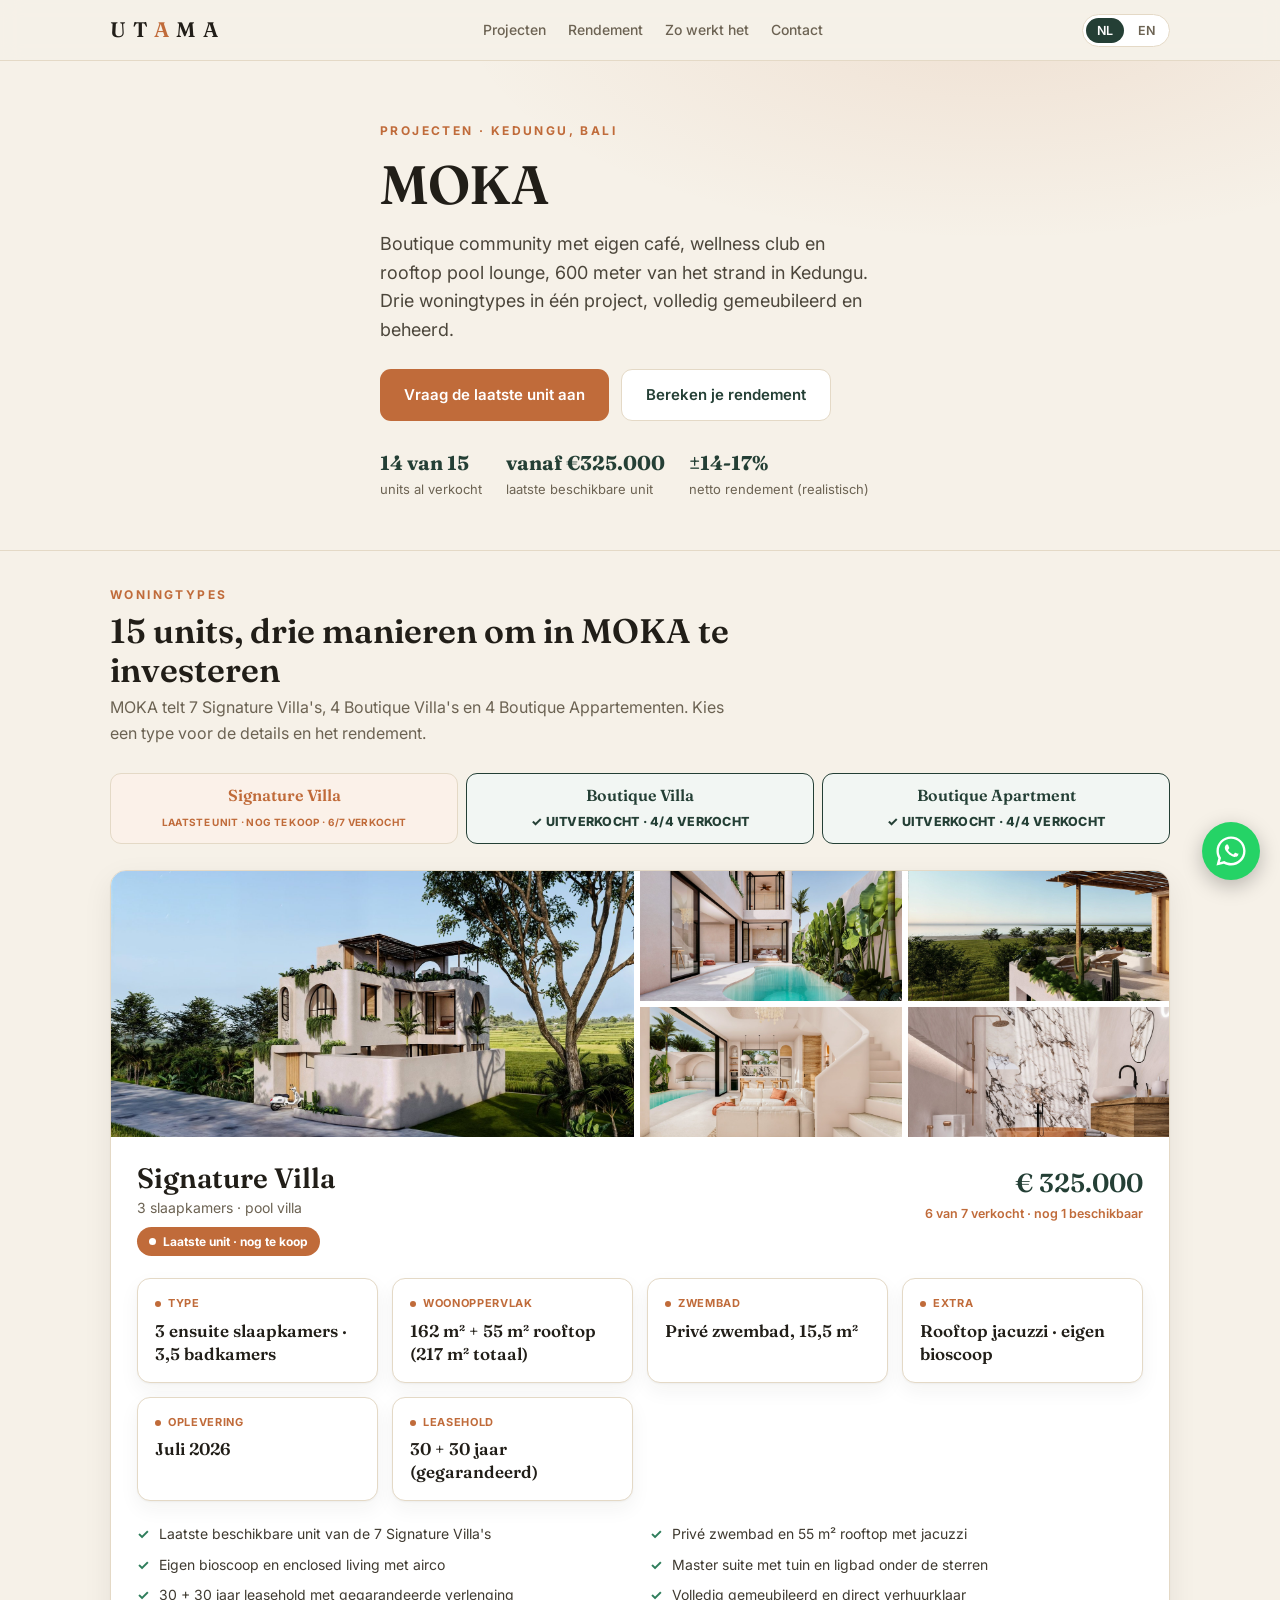
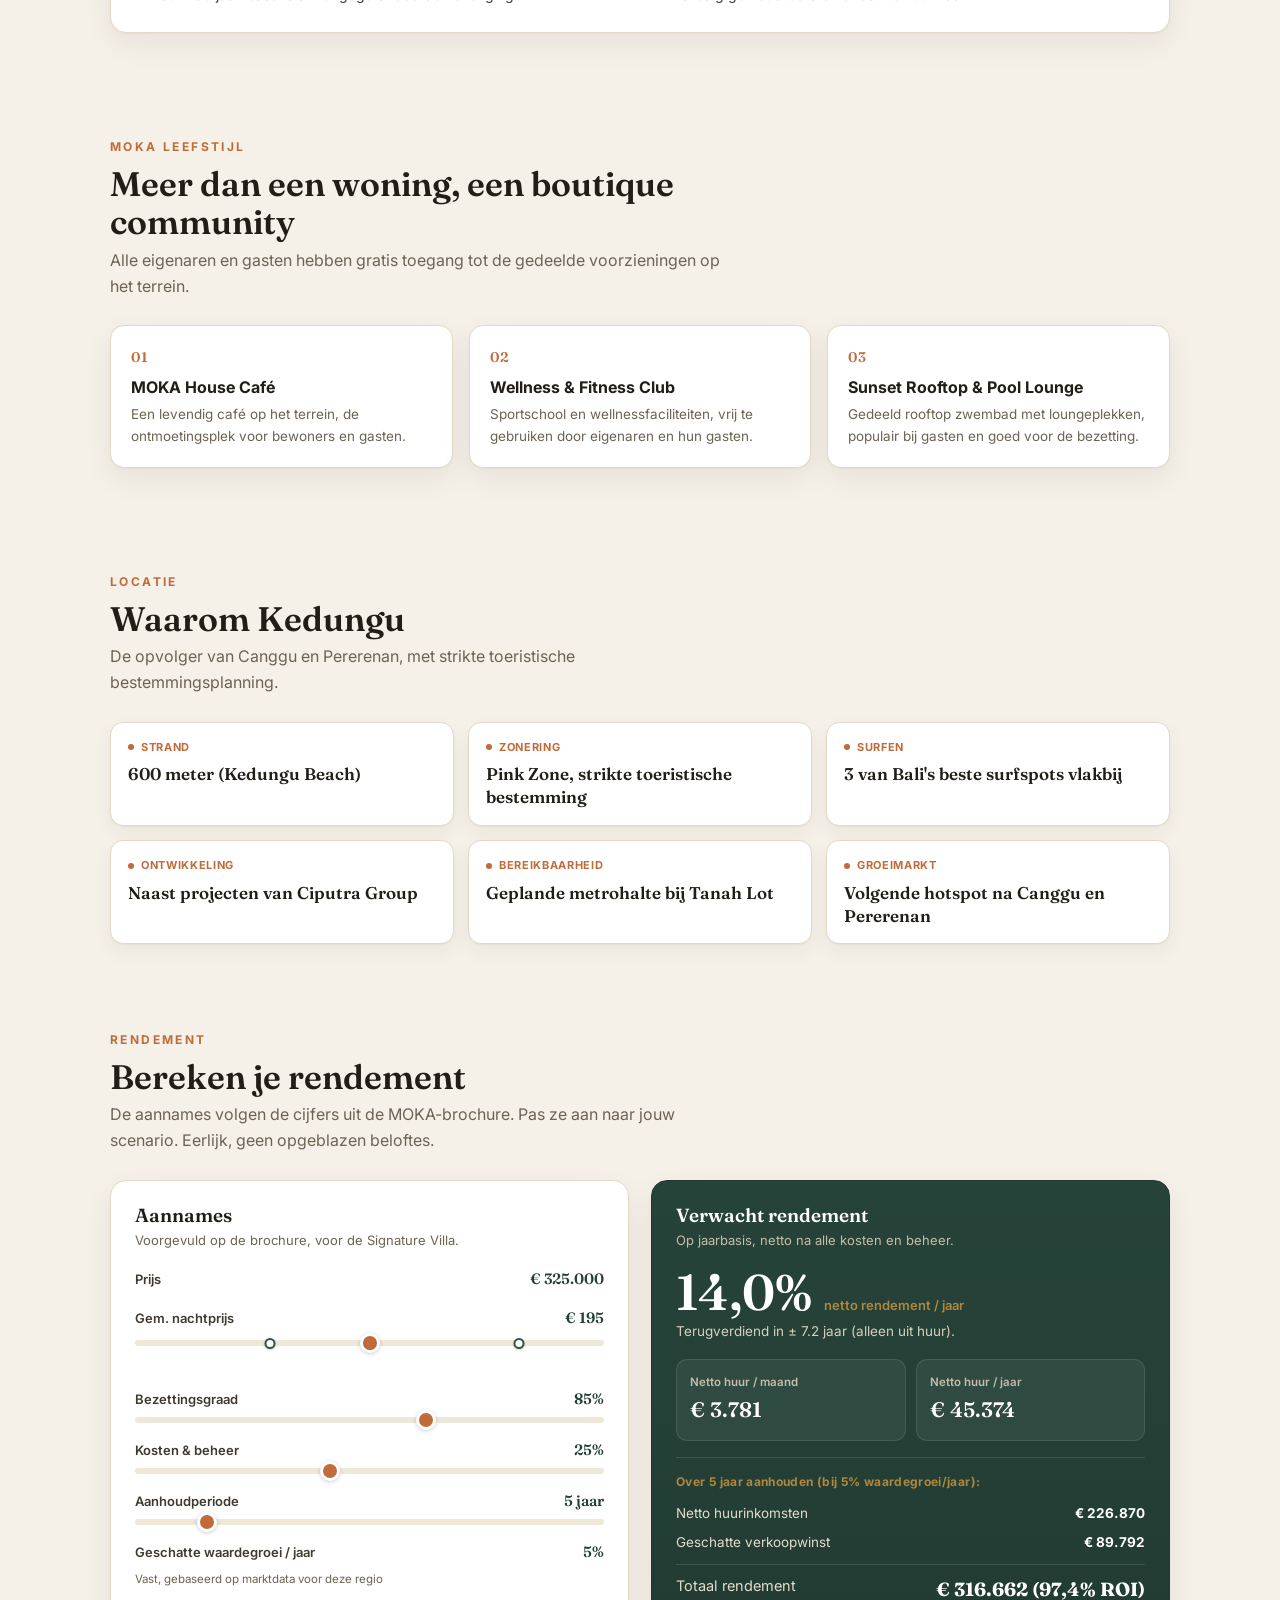
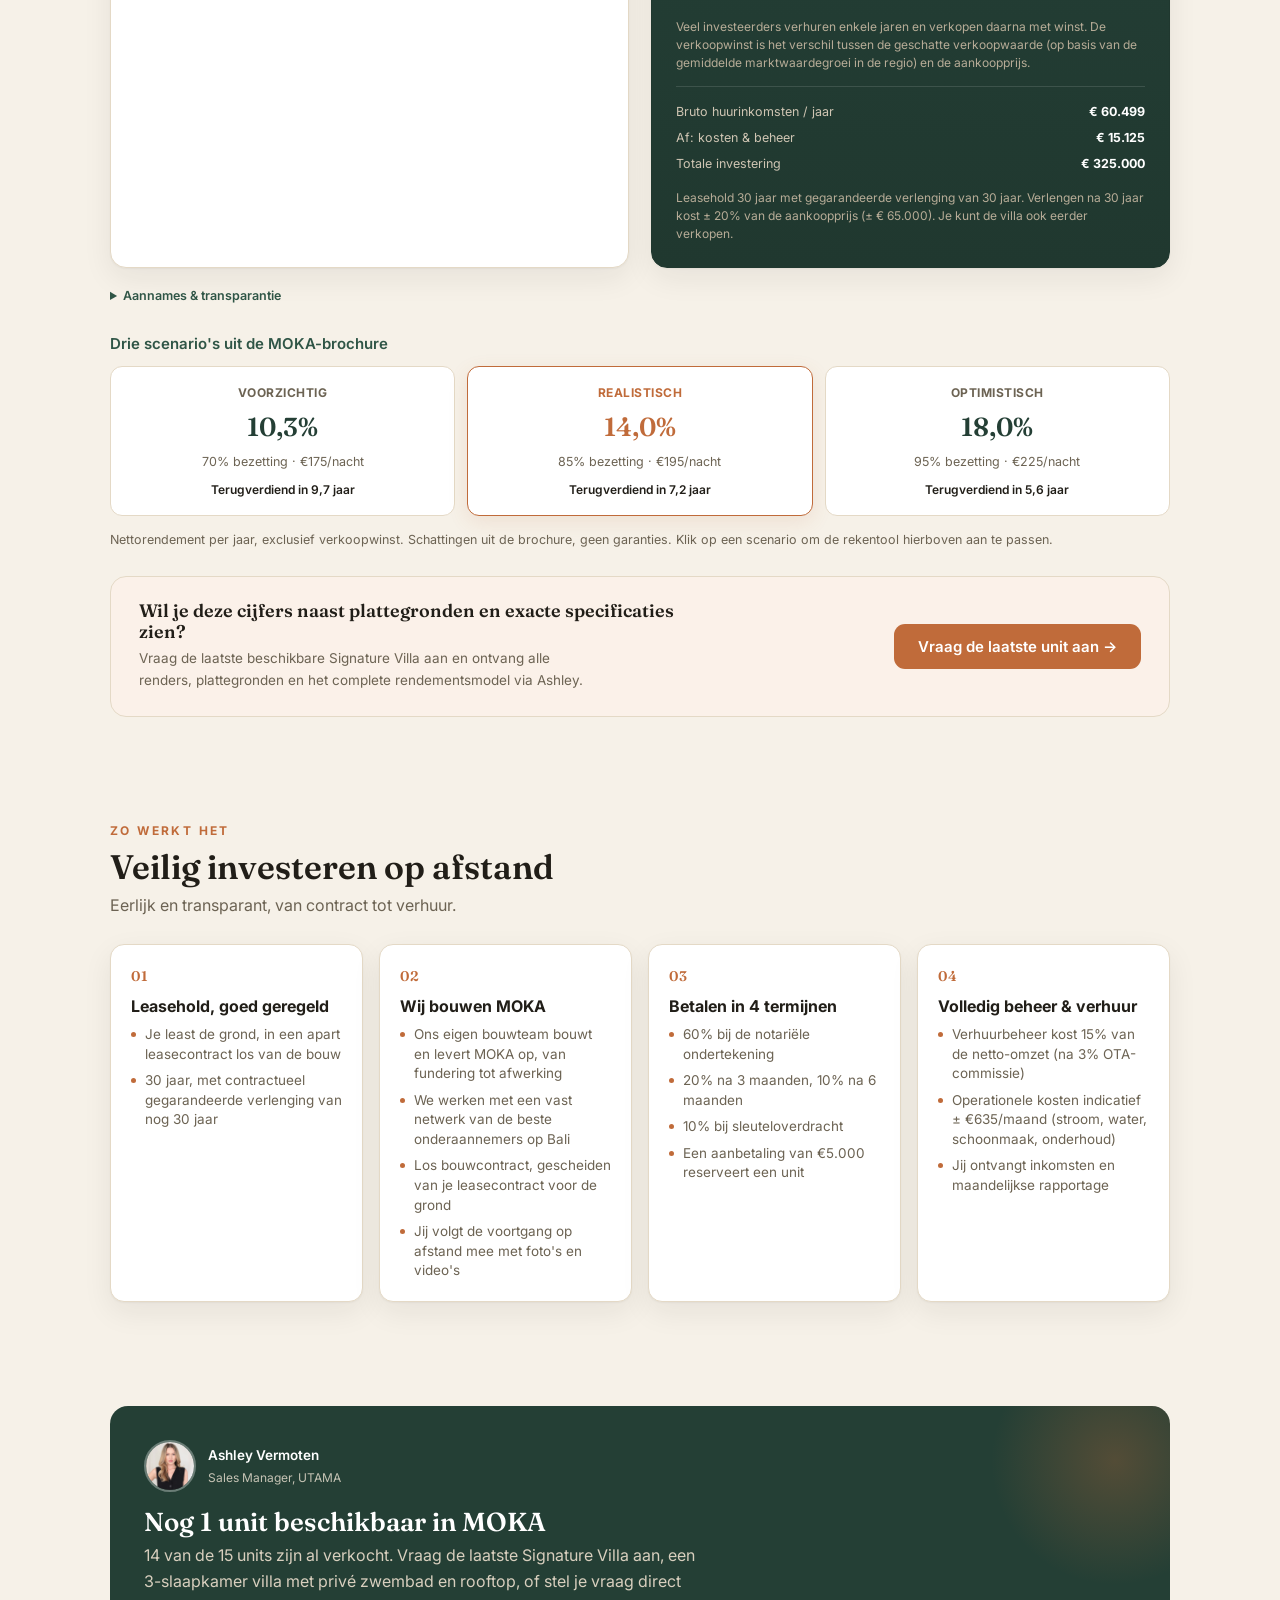
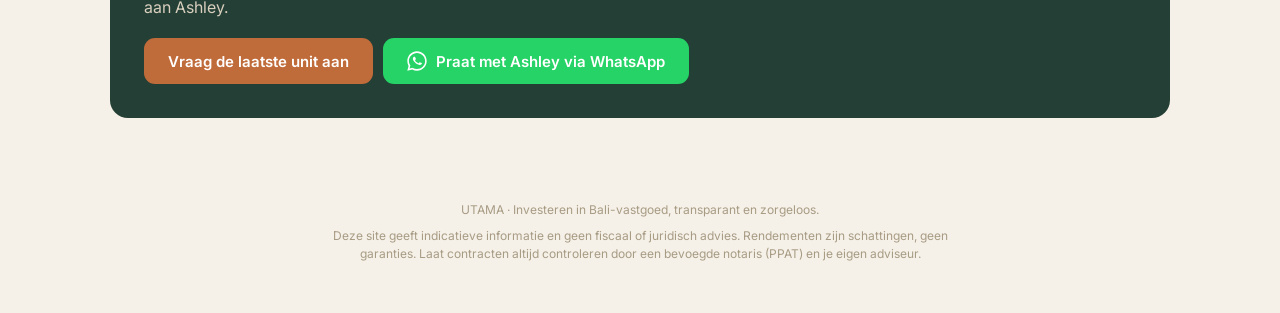
==== moka/index.html @ 13039612 "Adopt new tone of voice, fix construction-role accuracy, fix slider bugs Tone of voice: rewrote hero" ====
<!DOCTYPE html>
<html lang="nl">
<head>
<meta charset="UTF-8">
<meta name="viewport" content="width=device-width, initial-scale=1.0">
<title>MOKA, Kedungu | UTAMA</title>
<meta name="description" content="MOKA: boutique community met café, wellness club en rooftop pool lounge in Kedungu, Bali. 3BR villa's, 2BR townhouses en 1BR appartementen, vanaf €135.000, tot 17% netto rendement.">
<meta property="og:title" content="MOKA, Kedungu | UTAMA">
<meta property="og:description" content="Boutique community in Kedungu, Bali. 15 units, 3 woningtypes, volledig beheerd. Nog 1 unit beschikbaar.">
<meta property="og:type" content="website">
<meta property="og:url" content="https://invest.utamabali.com/moka">
<link rel="preconnect" href="https://fonts.googleapis.com">
<link rel="preconnect" href="https://fonts.gstatic.com" crossorigin>
<link href="https://fonts.googleapis.com/css2?family=Fraunces:opsz,wght@9..144,400;9..144,500;9..144,600&family=Inter:wght@400;500;600;700&display=swap" rel="stylesheet">
<link rel="icon" href="/images/favicon.ico" sizes="any">
<link rel="icon" type="image/png" sizes="192x192" href="/images/favicon-192.png">
<link rel="apple-touch-icon" href="/images/favicon-180.png">
<link rel="stylesheet" href="/styles.css">
<style>
  .unitsel{display:flex;gap:8px;flex-wrap:wrap;margin:18px 0 26px}
  .unitsel .pbtn{min-width:150px}
  .unitsel .pbtn{border-width:1px;border-style:solid;border-color:var(--line)}
  .unitsel .pbtn .ps.sold{color:var(--green);font-weight:800;font-size:12.5px;letter-spacing:.02em}
  .unitsel .pbtn .ps.last{color:var(--terra);font-weight:700}
  .unitsel .pbtn.is-sold{border-color:var(--green);background:#f2f6f3}
  .pill.avail{background:var(--terra);color:#fff;display:inline-flex;align-items:center;gap:7px}
  .pill.avail::before{content:"";width:7px;height:7px;border-radius:50%;background:#fff;box-shadow:0 0 0 rgba(255,255,255,.6);animation:pulseDot 1.8s ease-in-out infinite}
  .pill.sold{background:var(--green);color:#fff;font-size:13.5px;font-weight:800;letter-spacing:.03em;text-transform:uppercase;padding:7px 16px;border:1px solid var(--green)}
  @keyframes pulseDot{0%{box-shadow:0 0 0 0 rgba(255,255,255,.55)}70%{box-shadow:0 0 0 7px rgba(255,255,255,0)}100%{box-shadow:0 0 0 0 rgba(255,255,255,0)}}
  .d-price .a.soldout-stamp{font-size:15px;font-weight:800;color:var(--green);letter-spacing:.01em;background:#f2f6f3;border:1px solid var(--green);border-radius:8px;padding:5px 11px;display:inline-block;margin-top:2px}
  .cta-agent{display:flex;align-items:center;gap:12px;margin-bottom:16px;position:relative;z-index:1}
  .cta-agent img{width:52px;height:52px;border-radius:50%;object-fit:cover;border:2px solid rgba(255,255,255,.32);flex:none}
  .cta-agent-name{font-size:13.5px;font-weight:600;color:#fff}
  .cta-agent-role{font-size:12px;color:#eee4d4;opacity:.8;margin-top:1px}
  .modal-ov{position:fixed;inset:0;z-index:120;display:none;align-items:center;justify-content:center;padding:20px;background:rgba(33,30,24,.4);backdrop-filter:blur(7px);-webkit-backdrop-filter:blur(7px)}
  .modal-ov.open{display:flex}
  .modal{background:var(--paper);border:1px solid var(--line);border-radius:18px;max-width:470px;width:100%;padding:30px 30px 26px;position:relative;box-shadow:0 30px 80px rgba(0,0,0,.32);max-height:92vh;overflow:auto}
  .modal .x{position:absolute;top:12px;right:15px;background:none;border:none;font-size:24px;line-height:1;color:var(--muted);cursor:pointer}
  .modal .x:hover{color:var(--ink)}
  .modal .eb{color:var(--terra);font-weight:600;font-size:12px;letter-spacing:.16em;text-transform:uppercase;margin-bottom:6px}
  .modal h3{font-size:24px;margin-bottom:6px;font-family:'Fraunces',serif;font-weight:600}
  .modal .msub{color:var(--muted);font-size:14px;margin-bottom:18px}
  .mfield{margin-bottom:12px}
  .mfield label{display:block;font-size:12.5px;font-weight:600;color:var(--muted);margin-bottom:5px}
  .mfield input,.mfield select{width:100%;padding:11px 13px;border:1px solid var(--line);border-radius:10px;font-family:inherit;font-size:15px;background:var(--paper);color:var(--ink)}
  .mfield input:focus,.mfield select:focus{outline:none;border-color:var(--green)}
  .mrow{display:grid;grid-template-columns:1fr 1fr;gap:12px}
  .merr{color:#b5462b;font-size:13px;margin:3px 0 0;display:none}
  .mtrust{margin-top:12px;font-size:12px;color:var(--muted)}
  @media(max-width:520px){ .mrow{grid-template-columns:1fr} }
  .msuccess{text-align:center;padding:16px 6px 8px}
  .checkwrap{width:82px;height:82px;margin:4px auto 14px;animation:pop .45s ease}
  .chk{width:82px;height:82px}
  .chk circle{fill:none;stroke:var(--ok);stroke-width:3;opacity:.22}
  .chk path{fill:none;stroke:var(--ok);stroke-width:4;stroke-linecap:round;stroke-linejoin:round;stroke-dasharray:60;stroke-dashoffset:60;animation:draw .5s .18s ease forwards}
  .msuccess h3{font-family:'Fraunces',serif;font-weight:600;font-size:26px;margin-bottom:6px}
  .msuccess p{color:var(--muted);font-size:14.5px;margin:0 auto;max-width:330px}
  @keyframes draw{to{stroke-dashoffset:0}}
  @keyframes pop{0%{transform:scale(.5);opacity:0}60%{transform:scale(1.1)}100%{transform:scale(1);opacity:1}}
  .confetti{position:absolute;top:-12px;border-radius:2px;opacity:.9;z-index:1;animation-name:cfall;animation-timing-function:cubic-bezier(.3,.6,.4,1);animation-fill-mode:forwards}
  @keyframes cfall{0%{transform:translateY(0) rotate(0);opacity:1}100%{transform:translateY(105vh) rotate(680deg);opacity:.85}}
  .gallery .g.photo{cursor:zoom-in;transition:transform .15s,box-shadow .15s}
  .gallery .g.photo:hover{transform:translateY(-2px);box-shadow:0 10px 26px rgba(0,0,0,.16)}
  .lb{position:fixed;inset:0;z-index:200;display:none;align-items:center;justify-content:center;background:rgba(20,18,14,.93);padding:24px}
  .lb.open{display:flex}
  .lb img{max-width:94vw;max-height:90vh;border-radius:8px;box-shadow:0 20px 60px rgba(0,0,0,.5);object-fit:contain}
  .lb .x{position:absolute;top:16px;right:22px;background:none;border:none;color:#fff;font-size:36px;line-height:1;cursor:pointer;opacity:.85}
  .lb .x:hover{opacity:1}
  .lb .nav{position:absolute;top:50%;transform:translateY(-50%);background:rgba(255,255,255,.14);border:none;color:#fff;width:50px;height:50px;border-radius:50%;font-size:26px;cursor:pointer;display:flex;align-items:center;justify-content:center}
  .lb .nav:hover{background:rgba(255,255,255,.28)}
  .lb .prev{left:16px}.lb .next{right:16px}
  .lb .cap{position:absolute;bottom:16px;left:0;right:0;text-align:center;color:#eee;font-size:13px;opacity:.8}
  @media(max-width:600px){ .lb .nav{width:42px;height:42px} }
  .calc-cta{margin-top:26px;background:#FBF1E9;border:1px solid var(--line);border-radius:16px;padding:24px 28px;display:flex;align-items:center;justify-content:space-between;gap:20px;flex-wrap:wrap}
  .calc-cta h3{font-size:18px;margin-bottom:6px;max-width:46ch;font-family:'Fraunces',serif;font-weight:600}
  .calc-cta p{color:var(--muted);font-size:13.5px;margin:0;max-width:50ch}
  .calc-cta .btn{flex:none;white-space:nowrap}
  @media(max-width:640px){.calc-cta{flex-direction:column;align-items:flex-start}.calc-cta .btn{width:100%;text-align:center}}
</style>
</head>
<body>

<nav>
  <div class="wrap row">
    <a class="brand" href="/">UT<span>A</span>MA</a>
    <div class="links">
      <a href="/" data-t="navProjects">Projecten</a>
      <a href="#calc" data-t="navReturns">Rendement</a>
      <a href="#how" data-t="navHow">Zo werkt het</a>
      <a href="#contact" data-t="navContact">Contact</a>
    </div>
    <div class="lang">
      <button id="btnNL" class="on" onclick="setLang('nl')">NL</button>
      <button id="btnEN" onclick="setLang('en')">EN</button>
    </div>
  </div>
</nav>

<header class="hero">
  <div class="wrap inner">
    <div class="eyebrow"><a href="/" style="color:var(--terra);text-decoration:none" data-t="back">Projecten</a> · Kedungu, Bali</div>
    <h1>MOKA</h1>
    <p data-t="heroSub">Boutique community met eigen café, wellness club en rooftop pool lounge, 600 meter van het strand in Kedungu. Drie woningtypes in één project: jij bezit, wij ontwikkelen en beheren, volledig voor je geregeld.</p>
    <div class="btns">
      <button type="button" class="btn" onclick="openBrochure()" data-t="heroCta2">Vraag de laatste unit aan</button>
      <a href="#calc" class="btn ghost" data-t="heroCta1">Bereken je rendement</a>
    </div>
    <div class="trustrow">
      <div><b id="tAvail">14 van 15</b><span data-t="t1">units al verkocht</span></div>
      <div><b>vanaf €325.000</b><span data-t="t2">laatste beschikbare unit</span></div>
      <div><b>±14-17%</b><span data-t="t3">netto rendement (realistisch)</span></div>
    </div>
  </div>
</header>

<section style="padding-top:34px">
  <div class="wrap">
    <div class="sec-head">
      <div class="eyebrow" data-t="unitsEyebrow">Woningtypes</div>
      <h2 data-t="unitsTitle">15 units, drie manieren om in MOKA te investeren</h2>
      <p data-t="unitsSub">MOKA telt 7 Signature Villa's, 4 Boutique Villa's en 4 Boutique Appartementen. Kies een type voor de details en het rendement.</p>
    </div>
    <div class="unitsel" id="unitSel"></div>
    <div class="detail">
      <div class="gallery" id="gallery"></div>
      <div class="body">
        <div class="d-head">
          <div><h2 id="uName">Signature Villa</h2><div class="loc" id="uSub">3 slaapkamers · pool villa</div><div style="margin-top:8px"><span class="pill" id="pill"></span></div></div>
          <div class="d-price"><div class="p" id="dprice">€325.000</div><div class="a" id="dstatus"></div></div>
        </div>
        <div class="facts" id="facts"></div>
        <div class="hl" id="hl"></div>
      </div>
    </div>
  </div>
</section>

<section id="lifestyle">
  <div class="wrap">
    <div class="sec-head">
      <div class="eyebrow" data-t="lifeEyebrow">MOKA leefstijl</div>
      <h2 data-t="lifeTitle">Meer dan een woning, een boutique community</h2>
      <p data-t="lifeSub">Alle eigenaren en gasten hebben gratis toegang tot de gedeelde voorzieningen op het terrein.</p>
    </div>
    <div class="how">
      <div class="hcard"><div class="n" data-t="l1n">01</div><h4 data-t="l1t">MOKA House Café</h4><p data-t="l1p">Een levendig café op het terrein, de ontmoetingsplek voor bewoners en gasten.</p></div>
      <div class="hcard"><div class="n" data-t="l2n">02</div><h4 data-t="l2t">Wellness &amp; Fitness Club</h4><p data-t="l2p">Sportschool en wellnessfaciliteiten, vrij te gebruiken door eigenaren en hun gasten.</p></div>
      <div class="hcard"><div class="n" data-t="l3n">03</div><h4 data-t="l3t">Sunset Rooftop &amp; Pool Lounge</h4><p data-t="l3p">Gedeeld rooftop zwembad met loungeplekken, populair bij gasten en goed voor de bezetting.</p></div>
    </div>
  </div>
</section>

<section id="location">
  <div class="wrap">
    <div class="sec-head">
      <div class="eyebrow" data-t="locEyebrow">Locatie</div>
      <h2 data-t="locTitle">Waarom Kedungu</h2>
      <p data-t="locSub">De opvolger van Canggu en Pererenan, met strikte toeristische bestemmingsplanning.</p>
    </div>
    <div class="facts cols3">
      <div class="fact"><div class="l" data-t="loc1l">Strand</div><div class="v" data-t="loc1v">600 meter (Kedungu Beach)</div></div>
      <div class="fact"><div class="l" data-t="loc2l">Zonering</div><div class="v" data-t="loc2v">Pink Zone, strikte toeristische bestemming</div></div>
      <div class="fact"><div class="l" data-t="loc3l">Surfen</div><div class="v" data-t="loc3v">3 van Bali's beste surfspots vlakbij</div></div>
      <div class="fact"><div class="l" data-t="loc4l">Ontwikkeling</div><div class="v" data-t="loc4v">Naast projecten van Ciputra Group</div></div>
      <div class="fact"><div class="l" data-t="loc5l">Bereikbaarheid</div><div class="v" data-t="loc5v">Geplande metrohalte bij Tanah Lot</div></div>
      <div class="fact"><div class="l" data-t="loc6l">Groeimarkt</div><div class="v" data-t="loc6v">Volgende hotspot na Canggu en Pererenan</div></div>
    </div>
  </div>
</section>

<section id="calc" style="padding-top:12px">
  <div class="wrap">
    <div class="sec-head">
      <div class="eyebrow" data-t="calcEyebrow">Rendement</div>
      <h2 data-t="calcTitle">Bereken je rendement</h2>
      <p data-t="calcSub">De aannames volgen de cijfers uit de MOKA-brochure. Pas ze aan naar jouw scenario. Eerlijk, geen opgeblazen beloftes.</p>
    </div>
    <div class="calc">
      <div class="card">
        <h3 data-t="assumpH">Aannames</h3>
        <div class="csub" id="assumpSub">Voorgevuld op de brochure van MOKA.</div>
        <div class="field"><label><span data-t="fPrice">Prijs</span> <span class="val" id="vPrice"></span></label></div>
        <div class="field"><label><span data-t="fNightly">Gem. nachtprijs</span> <span class="val" id="vNightly"></span></label><div class="slider-wrap"><input type="range" id="nightly" min="150" max="220" step="5" value="175" oninput="calc()"><div class="slider-pins" id="nightlyPins"></div></div></div>
        <div class="field"><label><span data-t="fOcc">Bezettingsgraad</span> <span class="val" id="vOcc"></span></label><input type="range" id="occ" min="60" max="100" step="1" value="85" oninput="calc()"></div>
        <div class="field"><label><span data-t="fCosts">Kosten &amp; beheer</span> <span class="val" id="vCosts"></span></label><input type="range" id="costs" min="16" max="35" step="1" value="25" oninput="calc()"></div>
        <div class="field"><label><span data-t="fHold">Aanhoudperiode</span> <span class="val" id="vHold"></span></label><input type="range" id="hold" min="1" max="30" step="1" value="5" oninput="calc()"></div>
        <div class="field"><label><span data-t="fGrowth">Geschatte waardegroei / jaar</span> <span class="val" id="vGrowth"></span></label><div class="field-note" data-t="fGrowthNote">Vast, gebaseerd op marktdata voor deze regio</div></div>
      </div>
      <div class="card results">
        <h3 data-t="expected">Verwacht rendement</h3>
        <div class="csub" data-t="perYear">Op jaarbasis, netto na alle kosten en beheer.</div>
        <div class="big-yield"><div class="num" id="oYield">–</div><div class="lbl" data-t="netYield">netto rendement / jaar</div></div>
        <div class="payback" id="oPayback"></div>
        <div class="stat-grid">
          <div class="stat"><div class="s-l" data-t="netMonth">Netto huur / maand</div><div class="s-v" id="oMonth">–</div></div>
          <div class="stat"><div class="s-l" data-t="netYear">Netto huur / jaar</div><div class="s-v" id="oYear">–</div></div>
        </div>
        <div class="hold-block">
          <div class="hb-h" id="oHoldH"></div>
          <div class="hrow"><span data-t="rentTotal">Netto huurinkomsten</span><b id="oRent">–</b></div>
          <div class="hrow"><span data-t="resaleProfit">Geschatte verkoopwinst</span><b id="oResale">–</b></div>
          <div class="hrow big"><span data-t="totalReturn">Totaal rendement</span><b id="oTotalRet">–</b></div>
          <p class="note-ext" data-t="resaleNote" style="margin-top:10px">Veel investeerders verhuren enkele jaren en verkopen daarna met winst. De verkoopwinst is het verschil tussen de geschatte verkoopwaarde (op basis van de gekozen waardegroei) en de aankoopprijs.</p>
        </div>
        <div class="breakdown">
          <div class="brow"><span data-t="grossYear">Bruto huurinkomsten / jaar</span><b id="oGross">–</b></div>
          <div class="brow"><span data-t="lessCosts">Af: kosten &amp; beheer</span><b id="oCostAmt">–</b></div>
          <div class="brow"><span data-t="totalInv">Totale investering</span><b id="oInv">–</b></div>
        </div>
        <div class="note-ext" id="oExt"></div>
      </div>
    </div>
    <details class="assump">
      <summary data-t="assumpTitle">Aannames &amp; transparantie</summary>
      <ul>
        <li data-t="a1">Bruto huurinkomsten = nachtprijs × 365 × bezettingsgraad. Alle bedragen in euro's.</li>
        <li data-t="a2">Netto = bruto minus alle kosten: operationele kosten, verhuurbeheer (15% van de netto-omzet na 3% OTA-commissie), onderhoud en lokale belasting.</li>
        <li data-t="a3">Cijfers per woningtype zijn gebaseerd op de brochure van MOKA.</li>
        <li data-t="a4">Verkoopwaarde bij aanhouden gebruikt de gekozen jaarlijkse waardegroei, bewust conservatief ingeschat. Indicatie, geen garantie.</li>
      </ul>
    </details>
    <div class="scen-wrap" style="margin-top:26px">
      <div class="scen-h" style="font-size:15px;font-weight:600;color:var(--green-2);margin-bottom:10px" data-t="scenH">Drie scenario's uit de MOKA-brochure</div>
      <div class="scen" id="scenGrid" style="display:grid;grid-template-columns:repeat(3,1fr);gap:12px"></div>
      <p class="note" data-t="scenNote" style="font-size:12.5px;color:var(--muted);margin-top:14px">Nettorendement per jaar, exclusief verkoopwinst. Schattingen uit de brochure, geen garanties.</p>
    </div>
    <div class="calc-cta">
      <div>
        <h3 data-t="calcCtaTitle">Wil je deze cijfers naast plattegronden en exacte specificaties zien?</h3>
        <p data-t="calcCtaSub">Vraag de laatste beschikbare Signature Villa aan en ontvang alle renders, plattegronden en het complete rendementsmodel via Ashley.</p>
      </div>
      <button type="button" class="btn" onclick="openBrochure()" data-t="calcCtaBtn">Vraag de laatste unit aan →</button>
    </div>
  </div>
</section>

<section id="how">
  <div class="wrap">
    <div class="sec-head">
      <div class="eyebrow" data-t="howEyebrow">Volledige ontzorging</div>
      <h2 data-t="howTitle">Jij bezit het. Wij runnen het.</h2>
      <p data-t="howSub">Eerlijk en transparant, van contract tot maandelijkse cashflow.</p>
    </div>
    <div class="how steps4">
      <div class="hcard"><div class="n">01</div><h4 data-t="h1t">Je grond, juridisch waterdicht</h4><ul>
        <li data-t="h1li1">Je least de grond, in een apart leasecontract los van de bouw</li>
        <li data-t="h1li2">30 jaar, met contractueel gegarandeerde verlenging van nog 30 jaar</li>
      </ul></div>
      <div class="hcard"><div class="n">02</div><h4 data-t="hBuildT">Wij begeleiden, jij kijkt mee</h4><ul>
        <li data-t="hBuildLi1">Wij ontwikkelen MOKA en selecteren een ervaren, onafhankelijke aannemer voor de uitvoering</li>
        <li data-t="hBuildLi2">Wij bewaken kwaliteit, planning en budget gedurende de hele bouw</li>
        <li data-t="hBuildLi3">Los bouwcontract, gescheiden van je leasecontract voor de grond</li>
        <li data-t="hBuildLi4">Jij volgt de voortgang op afstand mee met foto's en video's</li>
      </ul></div>
      <div class="hcard"><div class="n">03</div><h4 data-t="h2t">Vier termijnen, geen verrassingen</h4><ul>
        <li data-t="h2li1">60% bij de notariële ondertekening</li>
        <li data-t="h2li2">20% na 3 maanden, 10% na 6 maanden</li>
        <li data-t="h2li3">10% bij sleuteloverdracht</li>
        <li data-t="h2li4">Een aanbetaling van €5.000 reserveert een unit</li>
      </ul></div>
      <div class="hcard"><div class="n">04</div><h4 data-t="h3t">Wij beheren, jij ontvangt</h4><ul>
        <li data-t="h3li1">Verhuurbeheer kost 15% van de netto-omzet (na 3% OTA-commissie)</li>
        <li data-t="h3li2">Operationele kosten indicatief ± €635/maand (stroom, water, schoonmaak, onderhoud)</li>
        <li data-t="h3li3">Jij ontvangt maandelijks inkomsten en rapportage, zonder gedoe</li>
      </ul></div>
    </div>
  </div>
</section>

<section id="contact">
  <div class="wrap">
    <div class="cta">
      <div class="cta-agent">
        <img src="/images/ashley.jpg" alt="Ashley Vermoten, Sales Manager UTAMA">
        <div><div class="cta-agent-name">Ashley Vermoten</div><div class="cta-agent-role" data-t="agentRole">Sales Manager, UTAMA</div></div>
      </div>
      <h2 data-t="ctaTitle">Nog 1 unit beschikbaar in MOKA</h2>
      <p data-t="ctaSub">14 van de 15 units zijn al verkocht. Vraag de laatste Signature Villa aan of stel je vraag direct aan Ashley.</p>
      <div class="cta-btns">
        <button type="button" class="btn" onclick="openBrochure()" data-t="heroCta2">Vraag de laatste unit aan</button>
        <button type="button" class="btn wa-btn" onclick="waDirect()"><svg viewBox="0 0 32 32"><path d="M16 .5C7.4.5.5 7.4.5 16c0 2.8.7 5.4 2 7.8L.5 31.5l7.9-2c2.3 1.2 4.9 1.9 7.6 1.9 8.6 0 15.5-6.9 15.5-15.5S24.6.5 16 .5zm0 28.3c-2.4 0-4.7-.6-6.7-1.8l-.5-.3-4.7 1.2 1.3-4.6-.3-.5C3.7 20.6 3 18.4 3 16 3 8.8 8.8 3 16 3s13 5.8 13 13-5.8 12.8-13 12.8z"/><path d="M23.4 19.2c-.4-.2-2.3-1.1-2.6-1.3-.3-.1-.6-.2-.8.2s-.9 1.2-1.1 1.4c-.2.2-.4.2-.8.1-.4-.2-1.6-.6-3-1.9-1.1-1-1.9-2.2-2.1-2.6-.2-.4 0-.6.2-.8.2-.2.4-.4.5-.6.2-.2.2-.4.4-.6.1-.2.1-.5 0-.7-.1-.2-.8-2-1.1-2.7-.3-.7-.6-.6-.8-.6h-.7c-.2 0-.6.1-.9.4-.3.4-1.2 1.2-1.2 2.9s1.2 3.4 1.4 3.6c.2.2 2.5 3.8 6 5.3.8.4 1.5.6 2 .8.8.3 1.6.2 2.2.1.7-.1 2.3-.9 2.6-1.8.3-.9.3-1.6.2-1.8-.1-.1-.3-.2-.7-.4z"/></svg><span data-t="ctaWa">Praat met Ashley via WhatsApp</span></button>
      </div>
    </div>
  </div>
</section>

<footer>
  <div class="wrap">
    UTAMA · <span data-t="footer">Investeren in Bali-vastgoed, transparant en zorgeloos.</span>
    <div class="disc" data-t="disc">Deze site geeft indicatieve informatie en geen fiscaal of juridisch advies. Rendementen zijn schattingen, geen garanties. Laat contracten altijd controleren door een bevoegde notaris (PPAT) en je eigen adviseur.</div>
    <button class="fab-wa" onclick="waDirect()" title="WhatsApp" aria-label="WhatsApp"><svg viewBox="0 0 32 32"><path d="M16 .5C7.4.5.5 7.4.5 16c0 2.8.7 5.4 2 7.8L.5 31.5l7.9-2c2.3 1.2 4.9 1.9 7.6 1.9 8.6 0 15.5-6.9 15.5-15.5S24.6.5 16 .5zm0 28.3c-2.4 0-4.7-.6-6.7-1.8l-.5-.3-4.7 1.2 1.3-4.6-.3-.5C3.7 20.6 3 18.4 3 16 3 8.8 8.8 3 16 3s13 5.8 13 13-5.8 12.8-13 12.8z"/><path d="M23.4 19.2c-.4-.2-2.3-1.1-2.6-1.3-.3-.1-.6-.2-.8.2s-.9 1.2-1.1 1.4c-.2.2-.4.2-.8.1-.4-.2-1.6-.6-3-1.9-1.1-1-1.9-2.2-2.1-2.6-.2-.4 0-.6.2-.8.2-.2.4-.4.5-.6.2-.2.2-.4.4-.6.1-.2.1-.5 0-.7-.1-.2-.8-2-1.1-2.7-.3-.7-.6-.6-.8-.6h-.7c-.2 0-.6.1-.9.4-.3.4-1.2 1.2-1.2 2.9s1.2 3.4 1.4 3.6c.2.2 2.5 3.8 6 5.3.8.4 1.5.6 2 .8.8.3 1.6.2 2.2.1.7-.1 2.3-.9 2.6-1.8.3-.9.3-1.6.2-1.8-.1-.1-.3-.2-.7-.4z"/></svg></button>
  </div>
</footer>

<div class="modal-ov" id="broModal" onclick="if(event.target===this)closeBrochure()">
  <div class="modal" role="dialog" aria-modal="true">
    <button class="x" onclick="closeBrochure()" aria-label="Sluiten">&times;</button>
    <div class="eb">MOKA, Kedungu</div>
    <h3 id="mTitle">Vraag de laatste unit aan</h3>
    <div class="msub" id="mSub">Laat je gegevens achter, dan neemt Ashley snel contact met je op over de laatste beschikbare unit.</div>
    <form onsubmit="return submitBrochure(event)">
      <div class="mfield"><label>Naam</label><input id="bmName" type="text" placeholder="Je volledige naam" required></div>
      <div class="mrow">
        <div class="mfield"><label>WhatsApp-nummer</label><input id="bmPhone" type="tel" placeholder="+31 6 ..." required></div>
        <div class="mfield"><label>E-mailadres</label><input id="bmEmail" type="email" placeholder="jij@voorbeeld.com" required></div>
      </div>
      <div class="mrow">
        <div class="mfield"><label>Budget</label>
          <select id="bmBudget" required>
            <option value="" disabled selected>Kies je budget</option>
            <option>Tot &euro;150.000</option>
            <option>&euro;150.000 - &euro;250.000</option>
            <option>&euro;250.000 - &euro;350.000</option>
            <option>&euro;350.000 of meer</option>
            <option>Nog niet zeker</option>
          </select>
        </div>
        <div class="mfield"><label>Wanneer wil je kopen?</label>
          <select id="bmWhen" required>
            <option value="" disabled selected>Kies je horizon</option>
            <option>Zo snel mogelijk</option>
            <option>Binnen 3 maanden</option>
            <option>3 tot 6 maanden</option>
            <option>6 tot 12 maanden</option>
            <option>Ik ori&euml;nteer me nog</option>
          </select>
        </div>
      </div>
      <div class="merr" id="bmErr">Vul je naam, WhatsApp-nummer en e-mailadres in.</div>
      <button class="btn" style="width:100%;justify-content:center;margin-top:6px" type="submit">Versturen</button>
      <div class="mtrust">Geen spam. We gebruiken je gegevens alleen om je de juiste informatie te sturen en je vragen te beantwoorden.</div>
    </form>
  </div>
</div>
<div class="lb" id="lb" onclick="if(event.target===this)closeLb()">
  <button class="x" onclick="closeLb()" aria-label="Sluiten">&times;</button>
  <button class="nav prev" onclick="stepLb(-1)" aria-label="Vorige">&#8249;</button>
  <img id="lbImg" src="" alt="MOKA render">
  <button class="nav next" onclick="stepLb(1)" aria-label="Volgende">&#8250;</button>
  <div class="cap" id="lbCap"></div>
</div>

<script src="https://cdn.jsdelivr.net/npm/@supabase/supabase-js@2/dist/umd/supabase.js"></script>
<script src="/supabase-client.js"></script>
<script>
const CONFIG = { whatsapp:"31624845014", email:"steven@utamabali.com", locale:"nl-NL", currency:"EUR" };
const GROWTH_RATE = 0.05; /* fixed annual value-growth assumption, based on market data for Kedungu/west Bali (not user-adjustable) */

/* MOKA: 15 units, 3 woningtypes. Cijfers geverifieerd tegen de MOKA-brochure (Google Drive, juli 2026). */
const UNITS = [
  { key:"villa3",
    name:{nl:"Signature Villa",en:"Signature Villa"},
    sub:{nl:"3 slaapkamers · pool villa",en:"3-bedroom pool villa"},
    price:325000, unitsTotal:7, unitsSold:6,
    images:[
      {src:"/images/moka/villa3-exterior.jpg", cap:{nl:"Aanzicht: 3 verdiepingen met rooftop pergola, omringd door rijstvelden",en:"Exterior: 3 floors with rooftop pergola, surrounded by rice fields"}},
      {src:"/images/moka/villa3-pool.jpg", cap:{nl:"Privé zwembad in de tuin, direct grenzend aan living en slaapkamer",en:"Private pool in the garden, directly bordering the living area and bedroom"}},
      {src:"/images/moka/villa3-rooftop-sunset.jpg", cap:{nl:"Rooftop: jacuzzi en loungers met uitzicht over Kedungu",en:"Rooftop: jacuzzi and loungers overlooking Kedungu"}},
      {src:"/images/moka/villa3-living.jpg", cap:{nl:"Dubbelhoge living met open keuken en spiltrap",en:"Double-height living area with open kitchen and spiral staircase"}},
      {src:"/images/moka/villa3-bathroom.jpg", cap:{nl:"Master badkamer met vrijstaand koperen bad",en:"Master bathroom with freestanding copper bathtub"}},
      {src:"/images/moka/villa3-rooftop-kitchen.jpg", cap:{nl:"Rooftop buitenkeuken en lounge onder de pergola",en:"Rooftop outdoor kitchen and lounge under the pergola"}},
      {src:"/images/moka/villa3-bedroom-pool.jpg", cap:{nl:"Slaapkamer met directe toegang tot het zwembad en buitendouche",en:"Bedroom with direct access to the pool and outdoor shower"}}
    ],
    facts:[
      {l:{nl:"Type",en:"Type"}, v:{nl:"3 ensuite slaapkamers · 3,5 badkamers",en:"3 ensuite bedrooms · 3.5 bathrooms"}},
      {l:{nl:"Woonoppervlak",en:"Living space"}, v:{nl:"162 m² + 55 m² rooftop (217 m² totaal)",en:"162 m² + 55 m² rooftop (217 m² total)"}},
      {l:{nl:"Zwembad",en:"Pool"}, v:{nl:"Privé zwembad, 15,5 m²",en:"Private pool, 15.5 m²"}},
      {l:{nl:"Extra",en:"Extra"}, v:{nl:"Rooftop jacuzzi · eigen bioscoop",en:"Rooftop jacuzzi · built-in cinema"}},
      {l:{nl:"Oplevering",en:"Completion"}, v:{nl:"Juli 2026",en:"July 2026"}},
      {l:{nl:"Leasehold",en:"Leasehold"}, v:{nl:"30 + 30 jaar (gegarandeerd)",en:"30 + 30 years (guaranteed)"}}
    ],
    highlights:{
      nl:["Laatste beschikbare unit van de 7 Signature Villa's","Privé zwembad en 55 m² rooftop met jacuzzi","Eigen bioscoop en enclosed living met airco","Master suite met tuin en ligbad onder de sterren","30 + 30 jaar leasehold met gegarandeerde verlenging","Volledig gemeubileerd en direct verhuurklaar"],
      en:["Last available unit of the 7 Signature Villas","Private pool and 55 m² rooftop with jacuzzi","Built-in cinema and enclosed living with AC","Master suite with garden and stargazing bathtub","30 + 30 year leasehold with guaranteed extension","Fully furnished and rental-ready"]
    },
    roi:{ nightly:{min:150,max:240,def:195}, costs:{min:18,max:35,def:25} },
    scenarios:[
      {label:{nl:"Voorzichtig",en:"Pessimistic"}, occ:70, nightly:175, roi:10.27, payback:9.7},
      {label:{nl:"Realistisch",en:"Realistic"}, occ:85, nightly:195, roi:14.34, payback:7.0, current:true},
      {label:{nl:"Optimistisch",en:"Optimistic"}, occ:95, nightly:225, roi:18.93, payback:5.3}
    ]
  },
  { key:"villa2",
    name:{nl:"Boutique Villa",en:"Boutique Villa"},
    sub:{nl:"2 slaapkamers · townhouse met plunge pool",en:"2-bedroom townhouse with plunge pool"},
    price:175000, unitsTotal:4, unitsSold:4,
    images:[
      {src:"/images/moka/villa2-exterior.jpg", cap:{nl:"Entree met natuurstenen muur en eigen plunge pool",en:"Entrance with natural stone wall and private plunge pool"}},
      {src:"/images/moka/villa2-living.jpg", cap:{nl:"Living met ingebouwde tv-wand en boogvormige nissen",en:"Living area with built-in TV wall and arched niches"}},
      {src:"/images/moka/villa2-dining.jpg", cap:{nl:"Eethoek met zicht op de tuin en het zwembad",en:"Dining nook with a view of the garden and pool"}},
      {src:"/images/moka/villa2-bedroom.jpg", cap:{nl:"Slaapkamer met balkon en inbouwkast",en:"Bedroom with balcony and built-in wardrobe"}},
      {src:"/images/moka/villa2-kitchen.jpg", cap:{nl:"Open keuken met marmeren achterwand",en:"Open kitchen with marble backsplash"}}
    ],
    facts:[
      {l:{nl:"Type",en:"Type"}, v:{nl:"2 slaapkamers · 1,5 badkamer",en:"2 bedrooms · 1.5 bathrooms"}},
      {l:{nl:"Woonoppervlak",en:"Living space"}, v:{nl:"70 m² + 36 m² buiten (106 m² totaal)",en:"70 m² + 36 m² outdoor (106 m² total)"}},
      {l:{nl:"Zwembad",en:"Pool"}, v:{nl:"Privé plunge pool, 4,6 m²",en:"Private plunge pool, 4.6 m²"}},
      {l:{nl:"Extra",en:"Extra"}, v:{nl:"Tuin, terras en werkplek",en:"Garden, terrace and workspace"}},
      {l:{nl:"Oplevering",en:"Completion"}, v:{nl:"Augustus 2026",en:"August 2026"}},
      {l:{nl:"Leasehold",en:"Leasehold"}, v:{nl:"30 + 30 jaar (gegarandeerd)",en:"30 + 30 years (guaranteed)"}}
    ],
    highlights:{
      nl:["Uitverkocht: alle 4 townhouses zijn verkocht","Privé plunge pool en eigen tuin","Compacte, efficiënte lay-out over 2 verdiepingen","Ideaal voor stellen of kleine gezinnen","30 + 30 jaar leasehold met gegarandeerde verlenging","Volledig gemeubileerd en direct verhuurklaar"],
      en:["Sold out: all 4 townhouses have been sold","Private plunge pool and own garden","Compact, efficient layout across 2 floors","Ideal for couples or small families","30 + 30 year leasehold with guaranteed extension","Fully furnished and rental-ready"]
    },
    roi:{ nightly:{min:80,max:150,def:115}, costs:{min:16,max:30,def:22} },
    scenarios:[
      {label:{nl:"Voorzichtig",en:"Pessimistic"}, occ:75, nightly:95, roi:11.50, payback:8.7},
      {label:{nl:"Realistisch",en:"Realistic"}, occ:85, nightly:115, roi:16.87, payback:5.2, current:true},
      {label:{nl:"Optimistisch",en:"Optimistic"}, occ:95, nightly:135, roi:20.73, payback:4.2}
    ]
  },
  { key:"apt1",
    name:{nl:"Boutique Apartment",en:"Boutique Apartment"},
    sub:{nl:"1 slaapkamer · appartement met balkonbad",en:"1-bedroom apartment with balcony bathtub"},
    price:135000, unitsTotal:4, unitsSold:4,
    images:[
      {src:"/images/moka/apt1-hero.jpg", cap:{nl:"Open living met keuken en slaapkamer in één ruimte",en:"Open living area with kitchen and bedroom in one space"}},
      {src:"/images/moka/apt1-kitchen.jpg", cap:{nl:"Kitchenette met marmeren achterwand en uitzicht op palmbomen",en:"Kitchenette with marble backsplash and palm tree views"}},
      {src:"/images/moka/apt1-bedroom.jpg", cap:{nl:"Slaapkamer met inbouwkast en make-up hoek",en:"Bedroom with built-in wardrobe and vanity nook"}},
      {src:"/images/moka/apt1-bathroom.jpg", cap:{nl:"Badkamer met inloopdouche en koperen fittingen",en:"Bathroom with walk-in shower and copper fittings"}},
      {src:"/images/moka/apt1-balcony-bath.jpg", cap:{nl:"Balkon met eigen buitenbad en uitzicht over het groen",en:"Balcony with its own outdoor bathtub and green views"}},
      {src:"/images/moka/apt1-living.jpg", cap:{nl:"Gedeelde loungeruimte met toegang tot het balkon",en:"Shared lounge area with balcony access"}}
    ],
    facts:[
      {l:{nl:"Type",en:"Type"}, v:{nl:"1 slaapkamer · 1 badkamer",en:"1 bedroom · 1 bathroom"}},
      {l:{nl:"Woonoppervlak",en:"Living space"}, v:{nl:"44,5 m² + 9 m² balkon",en:"44.5 m² + 9 m² balcony"}},
      {l:{nl:"Extra",en:"Extra"}, v:{nl:"Kitchenette · balkon met buitenbad",en:"Kitchenette · balcony with outdoor bathtub"}},
      {l:{nl:"Oplevering",en:"Completion"}, v:{nl:"Augustus 2026",en:"August 2026"}},
      {l:{nl:"Leasehold",en:"Leasehold"}, v:{nl:"30 + 30 jaar (gegarandeerd)",en:"30 + 30 years (guaranteed)"}}
    ],
    highlights:{
      nl:["Uitverkocht: alle 4 appartementen zijn verkocht","Compact en instapklaar, ideaal voor digital nomads","Balkon met eigen buitenbad","Toegang tot café, wellness club en rooftop pool","30 + 30 jaar leasehold met gegarandeerde verlenging","Volledig gemeubileerd en direct verhuurklaar"],
      en:["Sold out: all 4 apartments have been sold","Compact and move-in ready, ideal for digital nomads","Balcony with its own outdoor bathtub","Access to the café, wellness club and rooftop pool","30 + 30 year leasehold with guaranteed extension","Fully furnished and rental-ready"]
    },
    roi:{ nightly:{min:65,max:130,def:95}, costs:{min:16,max:30,def:22} },
    scenarios:[
      {label:{nl:"Voorzichtig",en:"Pessimistic"}, occ:70, nightly:80, roi:11.75, payback:10.4},
      {label:{nl:"Realistisch",en:"Realistic"}, occ:85, nightly:95, roi:17.17, payback:7.1, current:true},
      {label:{nl:"Optimistisch",en:"Optimistic"}, occ:90, nightly:115, roi:21.83, payback:5.6}
    ]
  }
];

const T={
 nl:{navProjects:"Projecten",navReturns:"Rendement",navHow:"Zo werkt het",navContact:"Contact",back:"Projecten",
  heroSub:"Boutique community met eigen café, wellness club en rooftop pool lounge, 600 meter van het strand in Kedungu. Drie woningtypes in één project, volledig gemeubileerd en beheerd.",
  heroCta1:"Bereken je rendement",heroCta2:"Vraag de laatste unit aan",
  t1:"units al verkocht",t2:"laatste beschikbare unit",t3:"netto rendement (realistisch)",
  unitsEyebrow:"Woningtypes",unitsTitle:"15 units, drie manieren om in MOKA te investeren",unitsSub:"MOKA telt 7 Signature Villa's, 4 Boutique Villa's en 4 Boutique Appartementen. Kies een type voor de details en het rendement.",
  lifeEyebrow:"MOKA leefstijl",lifeTitle:"Meer dan een woning, een boutique community",lifeSub:"Alle eigenaren en gasten hebben gratis toegang tot de gedeelde voorzieningen op het terrein.",
  l1n:"01",l1t:"MOKA House Café",l1p:"Een levendig café op het terrein, de ontmoetingsplek voor bewoners en gasten.",
  l2n:"02",l2t:"Wellness & Fitness Club",l2p:"Sportschool en wellnessfaciliteiten, vrij te gebruiken door eigenaren en hun gasten.",
  l3n:"03",l3t:"Sunset Rooftop & Pool Lounge",l3p:"Gedeeld rooftop zwembad met loungeplekken, populair bij gasten en goed voor de bezetting.",
  locEyebrow:"Locatie",locTitle:"Waarom Kedungu",locSub:"De opvolger van Canggu en Pererenan, met strikte toeristische bestemmingsplanning.",
  loc1l:"Strand",loc1v:"600 meter (Kedungu Beach)",loc2l:"Zonering",loc2v:"Pink Zone, strikte toeristische bestemming",
  loc3l:"Surfen",loc3v:"3 van Bali's beste surfspots vlakbij",loc4l:"Ontwikkeling",loc4v:"Naast projecten van Ciputra Group",
  loc5l:"Bereikbaarheid",loc5v:"Geplande metrohalte bij Tanah Lot",loc6l:"Groeimarkt",loc6v:"Volgende hotspot na Canggu en Pererenan",
  calcEyebrow:"Rendement",calcTitle:"Bereken je rendement",calcSub:"De aannames volgen de cijfers uit de MOKA-brochure. Pas ze aan naar jouw scenario. Eerlijk, geen opgeblazen beloftes.",
  assumpH:"Aannames",fPrice:"Prijs",fNightly:"Gem. nachtprijs",fOcc:"Bezettingsgraad",fCosts:"Kosten & beheer",fHold:"Aanhoudperiode",fGrowth:"Geschatte waardegroei / jaar",fGrowthNote:"Vast, gebaseerd op marktdata voor deze regio",
  expected:"Verwacht rendement",perYear:"Op jaarbasis, netto na alle kosten en beheer.",netYield:"netto rendement / jaar",netMonth:"Netto huur / maand",netYear:"Netto huur / jaar",
  rentTotal:"Netto huurinkomsten",resaleProfit:"Geschatte verkoopwinst",totalReturn:"Totaal rendement",grossYear:"Bruto huurinkomsten / jaar",lessCosts:"Af: kosten & beheer",totalInv:"Totale investering",
  resaleNote:"Veel investeerders verhuren enkele jaren en verkopen daarna met winst. De verkoopwinst is het verschil tussen de geschatte verkoopwaarde (op basis van de gemiddelde marktwaardegroei in de regio) en de aankoopprijs.",
  assumpTitle:"Aannames & transparantie",
  a1:"Bruto huurinkomsten = nachtprijs × 365 × bezettingsgraad. Alle bedragen in euro's.",
  a2:"Netto = bruto minus alle kosten: operationele kosten, verhuurbeheer (15% van de netto-omzet na 3% OTA-commissie), onderhoud en lokale belasting.",
  a3:"Cijfers per woningtype zijn gebaseerd op de brochure van MOKA.",
  a4:"Verkoopwaarde bij aanhouden gebruikt een vaste jaarlijkse waardegroei van 5%, gebaseerd op marktdata voor vergelijkbare locaties aan de westkust van Bali. Indicatie, geen garantie.",
  scenH:"Drie scenario's uit de MOKA-brochure",scenNote:"Nettorendement per jaar, exclusief verkoopwinst. Schattingen uit de brochure, geen garanties. Klik op een scenario om de rekentool hierboven aan te passen.",
  calcCtaTitle:"Wil je deze cijfers naast plattegronden en exacte specificaties zien?",calcCtaSub:"Vraag de laatste beschikbare Signature Villa aan en ontvang alle renders, plattegronden en het complete rendementsmodel via Ashley.",calcCtaBtn:"Vraag de laatste unit aan →",
  howEyebrow:"Zo werkt het",howTitle:"Veilig investeren op afstand",howSub:"Eerlijk en transparant, van contract tot verhuur.",
  h1t:"Leasehold, goed geregeld",
  h1li1:"Je least de grond, in een apart leasecontract los van de bouw",h1li2:"30 jaar, met contractueel gegarandeerde verlenging van nog 30 jaar",
  hBuildT:"Wij bouwen MOKA",
  hBuildLi1:"Ons eigen bouwteam bouwt en levert MOKA op, van fundering tot afwerking",hBuildLi2:"We werken met een vast netwerk van de beste onderaannemers op Bali",hBuildLi3:"Los bouwcontract, gescheiden van je leasecontract voor de grond",hBuildLi4:"Jij volgt de voortgang op afstand mee met foto's en video's",
  h2t:"Betalen in 4 termijnen",
  h2li1:"60% bij de notariële ondertekening",h2li2:"20% na 3 maanden, 10% na 6 maanden",h2li3:"10% bij sleuteloverdracht",h2li4:"Een aanbetaling van €5.000 reserveert een unit",
  h3t:"Volledig beheer & verhuur",
  h3li1:"Verhuurbeheer kost 15% van de netto-omzet (na 3% OTA-commissie)",h3li2:"Operationele kosten indicatief ± €635/maand (stroom, water, schoonmaak, onderhoud)",h3li3:"Jij ontvangt inkomsten en maandelijkse rapportage",
  agentRole:"Sales Manager, UTAMA",
  ctaTitle:"Nog 1 unit beschikbaar in MOKA",ctaSub:"14 van de 15 units zijn al verkocht. Vraag de laatste Signature Villa aan, een 3-slaapkamer villa met privé zwembad en rooftop, of stel je vraag direct aan Ashley.",
  ctaWa:"Praat met Ashley via WhatsApp",
  footer:"Investeren in Bali-vastgoed, transparant en zorgeloos.",
  disc:"Deze site geeft indicatieve informatie en geen fiscaal of juridisch advies. Rendementen zijn schattingen, geen garanties. Laat contracten altijd controleren door een bevoegde notaris (PPAT) en je eigen adviseur.",
  yrs:"jaar",payback:"Terugverdiend in ± {x} jaar (alleen uit huur).",lastUnit:"Laatste unit · nog te koop",soldOut:"✓ Uitverkocht",available:"{sold} van {y} verkocht · nog {x} beschikbaar",soldOutLine:"✓ Volledig uitverkocht ({y} van {y} verkocht)",render:"Render volgt",
  holdH:"Over {x} jaar aanhouden (bij {g}% waardegroei/jaar):",ext:"Leasehold 30 jaar met gegarandeerde verlenging van 30 jaar. Verlengen na 30 jaar kost ± 20% van de aankoopprijs (± {x}). Je kunt de villa ook eerder verkopen.",
  fill:"Vul je naam, WhatsApp-nummer en e-mailadres in."},
 en:{navProjects:"Projects",navReturns:"Returns",navHow:"How it works",navContact:"Contact",back:"Projects",
  heroSub:"Boutique community with its own café, wellness club and rooftop pool lounge, 600 metres from the beach in Kedungu. Three home types in one project, fully furnished and managed.",
  heroCta1:"Calculate your return",heroCta2:"Ask about the last unit",
  t1:"units already sold",t2:"last available unit",t3:"net yield (realistic)",
  unitsEyebrow:"Home types",unitsTitle:"15 units, three ways to invest in MOKA",unitsSub:"MOKA has 7 Signature Villas, 4 Boutique Villas and 4 Boutique Apartments. Pick a type for the details and the return.",
  lifeEyebrow:"MOKA lifestyle",lifeTitle:"More than a home, a boutique community",lifeSub:"All owners and guests get free access to the shared facilities on site.",
  l1n:"01",l1t:"MOKA House Café",l1p:"A lively café on site, the meeting place for residents and guests.",
  l2n:"02",l2t:"Wellness & Fitness Club",l2p:"Gym and wellness facilities, free to use for owners and their guests.",
  l3n:"03",l3t:"Sunset Rooftop & Pool Lounge",l3p:"Shared rooftop pool with lounge seating, popular with guests and good for occupancy.",
  locEyebrow:"Location",locTitle:"Why Kedungu",locSub:"The successor to Canggu and Pererenan, with strict tourism zoning.",
  loc1l:"Beach",loc1v:"600 metres (Kedungu Beach)",loc2l:"Zoning",loc2v:"Pink Zone, strict tourism zoning",
  loc3l:"Surfing",loc3v:"3 of Bali's best surf breaks nearby",loc4l:"Development",loc4v:"Next to Ciputra Group developments",
  loc5l:"Accessibility",loc5v:"Planned metro stop at Tanah Lot",loc6l:"Growth market",loc6v:"Next hotspot after Canggu and Pererenan",
  calcEyebrow:"Returns",calcTitle:"Calculate your return",calcSub:"The assumptions follow the figures from the MOKA brochure. Adjust them to your scenario. Honest, no inflated promises.",
  assumpH:"Assumptions",fPrice:"Price",fNightly:"Avg. nightly rate",fOcc:"Occupancy rate",fCosts:"Costs & management",fHold:"Holding period",fGrowth:"Estimated value growth / year",fGrowthNote:"Fixed, based on market data for this region",
  expected:"Expected return",perYear:"Per year, net of all costs and management.",netYield:"net yield / year",netMonth:"Net rent / month",netYear:"Net rent / year",
  rentTotal:"Net rental income",resaleProfit:"Estimated resale profit",totalReturn:"Total return",grossYear:"Gross rental income / year",lessCosts:"Less: costs & management",totalInv:"Total investment",
  resaleNote:"Many investors rent out for a few years and then sell at a profit. The resale profit is the difference between the estimated resale value (based on average market value growth in the region) and the purchase price.",
  assumpTitle:"Assumptions & transparency",
  a1:"Gross rental income = nightly rate × 365 × occupancy. All amounts in euros.",
  a2:"Net = gross minus all costs: operating costs, rental management (15% of net revenue after 3% OTA commission), maintenance and local tax.",
  a3:"Figures per home type are based on the MOKA brochure.",
  a4:"Resale value on holding uses a fixed annual value growth of 5%, based on market data for comparable locations on Bali's west coast. Indicative, not a guarantee.",
  scenH:"Three scenarios from the MOKA brochure",scenNote:"Net yield per year, excluding resale profit. Brochure estimates, not guarantees. Click a scenario to update the calculator above.",
  calcCtaTitle:"Want to see these figures alongside floor plans and exact specifications?",calcCtaSub:"Ask about the last available Signature Villa and get all renders, floor plans and the complete return model from Ashley.",calcCtaBtn:"Ask about the last unit →",
  howEyebrow:"How it works",howTitle:"Invest safely, remotely",howSub:"Honest and transparent, from contract to rental.",
  h1t:"Leasehold, properly structured",
  h1li1:"You lease the land, under a separate contract from the construction",h1li2:"30 years, with a contractually guaranteed 30-year extension",
  hBuildT:"We build MOKA",
  hBuildLi1:"Our own in-house team builds and delivers MOKA, from foundation to finishing",hBuildLi2:"We work with a trusted network of Bali's best subcontractors",hBuildLi3:"A separate construction contract, apart from your land lease contract",hBuildLi4:"You follow progress remotely with photos and videos",
  h2t:"Pay in 4 instalments",
  h2li1:"60% at notary signing",h2li2:"20% after 3 months, 10% after 6 months",h2li3:"10% at key handover",h2li4:"A €5,000 deposit reserves a unit",
  h3t:"Full management & rental",
  h3li1:"Rental management costs 15% of net revenue (after 3% OTA commission)",h3li2:"Operating costs indicatively ± €635/month (electricity, water, cleaning, maintenance)",h3li3:"You receive income and monthly reporting",
  agentRole:"Sales Manager, UTAMA",
  ctaTitle:"1 unit still available in MOKA",ctaSub:"14 of the 15 units have already been sold. Ask about the last Signature Villa, a 3-bedroom villa with a private pool and rooftop, or reach out to Ashley directly.",
  ctaWa:"Chat with Ashley on WhatsApp",
  footer:"Investing in Bali real estate, transparent and hassle-free.",
  disc:"This site provides indicative information and no tax or legal advice. Returns are estimates, not guarantees. Always have contracts checked by an authorised notary (PPAT) and your own adviser.",
  yrs:"years",payback:"Paid back in ± {x} years (from rent alone).",lastUnit:"Last unit · still for sale",soldOut:"✓ Sold out",available:"{sold} of {y} sold · {x} left",soldOutLine:"✓ Fully sold out ({y} of {y} sold)",render:"Render coming soon",
  holdH:"Hold for {x} years (at {g}% value growth/year):",ext:"Leasehold 30 years with guaranteed 30-year extension. Extending after 30 years costs ± 20% of the purchase price (± {x}). You can also sell earlier.",
  fill:"Please enter your name, WhatsApp number and email."}
};
let lang="nl", selUnit="villa3", selScenario=0;
const el=id=>document.getElementById(id);
function money(v){return new Intl.NumberFormat(CONFIG.locale,{style:"currency",currency:CONFIG.currency,maximumFractionDigits:0}).format(Math.round(v));}
function pct(v){return new Intl.NumberFormat(CONFIG.locale,{style:"percent",minimumFractionDigits:1,maximumFractionDigits:1}).format(v);}
function tr(s,o){let r=s;for(const k in o)r=r.split("{"+k+"}").join(o[k]);return r;}
function currentUnit(){ return UNITS.find(u=>u.key===selUnit); }
function imgBlock(cls){return `<div class="g ${cls} ph-img ${cls==='big'?'':'alt'}"><span class="ph-tag">${T[lang].render}</span></div>`;}
function renderGallery(){
  const u=currentUnit();
  if(u.images&&u.images.length){
    el('gallery').innerHTML = `<div class="g big photo" style="background-image:url('${u.images[0].src}');background-size:cover;background-position:center" onclick="openLb(0)"></div>`+
      [1,2,3,4].map(i=>u.images[i]?`<div class="g photo" style="background-image:url('${u.images[i].src}');background-size:cover;background-position:center" onclick="openLb(${i})"></div>`:imgBlock('')).join("");
  } else {
    el('gallery').innerHTML = imgBlock('big')+imgBlock('')+imgBlock('')+imgBlock('')+imgBlock('');
  }
}

function renderUnitSel(){
  el('unitSel').innerHTML = UNITS.map(u=>{
    const avail=u.unitsTotal-u.unitsSold;
    const tagCls = avail>0 ? 'last' : 'sold';
    const tag = avail>0 ? T[lang].lastUnit : T[lang].soldOut;
    return `<div class="pbtn ${u.key===selUnit?'on':''} ${avail>0?'':'is-sold'}" onclick="selectUnit('${u.key}')"><span class="pv">${u.name[lang]}</span><span class="ps ${tagCls}">${tag} · ${u.unitsSold}/${u.unitsTotal} ${lang==='nl'?'verkocht':'sold'}</span></div>`;
  }).join("");
}
function selectUnit(key){ selUnit=key; renderUnit(); }
function renderUnit(){
  const u=currentUnit();
  const avail=u.unitsTotal-u.unitsSold;
  renderGallery();
  el('uName').textContent=u.name[lang];
  el('uSub').textContent=u.sub[lang];
  el('dprice').textContent=money(u.price);
  el('dstatus').textContent = avail>0 ? tr(T[lang].available,{x:avail,y:u.unitsTotal,sold:u.unitsSold}) : tr(T[lang].soldOutLine,{y:u.unitsTotal});
  el('dstatus').className = 'a' + (avail>0 ? '' : ' soldout-stamp');
  el('pill').textContent = avail>0 ? T[lang].lastUnit : T[lang].soldOut;
  el('pill').className = 'pill ' + (avail>0 ? 'avail' : 'sold');
  el('facts').innerHTML=u.facts.map(f=>`<div class="fact"><div class="l">${f.l[lang]}</div><div class="v">${f.v[lang]}</div></div>`).join("");
  el('hl').innerHTML=u.highlights[lang].map(x=>`<div>${x}</div>`).join("");
  el('tAvail').textContent = tr(lang==='nl'?"{x} van 15":"{x} of 15",{x: UNITS.reduce((s,x)=>s+x.unitsSold,0)});
  renderUnitSel();
  // sync calculator ranges/defaults to this unit (realistic scenario is the default)
  const realistic = u.scenarios.find(s=>s.current) || u.scenarios[1];
  el('nightly').min=u.roi.nightly.min; el('nightly').max=u.roi.nightly.max; el('nightly').value=realistic.nightly;
  el('occ').value=realistic.occ;
  el('costs').min=u.roi.costs.min; el('costs').max=u.roi.costs.max; el('costs').value=u.roi.costs.def;
  el('assumpSub').textContent = (lang==='nl'?"Voorgevuld op de brochure, voor de ":"Pre-filled from the brochure, for the ")+u.name[lang]+".";
  selScenario = u.scenarios.findIndex(s=>s.current);
  calc();
}
function applyScenario(i){
  const u=currentUnit();
  selScenario=i;
  const s=u.scenarios[i];
  el('nightly').value=s.nightly;
  el('occ').value=s.occ;
  calc();
}
function renderScenarios(){
  const u=currentUnit();
  const price=u.price, costs=+el('costs').value/100;
  el('scenGrid').innerHTML = u.scenarios.map((s,i)=>{
    const gross=s.nightly*365*(s.occ/100), net=gross*(1-costs);
    const roi=price>0?net/price*100:0, payback=net>0?price/net:0;
    return `
    <div class="scc ${i===selScenario?'cur':''}" onclick="applyScenario(${i})" style="background:var(--paper);border:1px solid var(--line);border-radius:12px;padding:16px 18px;text-align:center;cursor:pointer;transition:border-color .15s,box-shadow .15s${i===selScenario?';border-color:var(--terra);box-shadow:0 6px 20px rgba(192,107,58,.12)':''}">
      <div class="scl" style="font-size:12px;font-weight:700;text-transform:uppercase;letter-spacing:.04em;color:${i===selScenario?'var(--terra)':'var(--muted)'}">${s.label[lang]}</div>
      <div class="scv" style="font-family:'Fraunces',serif;font-size:26px;font-weight:600;color:${i===selScenario?'var(--terra)':'var(--green)'};margin-top:4px">${roi.toFixed(1).replace('.',lang==='nl'?',':'.')}%</div>
      <div class="scs" style="font-size:12.5px;color:var(--muted);margin-top:4px">${s.occ}% ${lang==='nl'?'bezetting':'occupancy'} · €${s.nightly}/${lang==='nl'?'nacht':'night'}</div>
      <div class="scb" style="font-size:12px;color:var(--ink);margin-top:8px;font-weight:600">${lang==='nl'?'Terugverdiend in':'Paid back in'} ${payback.toFixed(1).replace('.',lang==='nl'?',':'.')} ${T[lang].yrs}</div>
    </div>`;
  }).join("");
  renderNightlyPins(u.scenarios);
}
function renderNightlyPins(scenarios){
  const slider=el('nightly'), pins=el('nightlyPins');
  if(!slider||!pins) return;
  const min=+slider.min, max=+slider.max, w=slider.offsetWidth, thumb=20;
  if(!w) return;
  pins.innerHTML = scenarios.map((s,i)=>{
    const p = max>min ? (s.nightly-min)/(max-min) : 0;
    const x = thumb/2 + p*(w-thumb);
    return `<div class="pin ${i===selScenario?'cur':''}" style="left:${x}px" data-lbl="${s.label[lang]}" title="${s.label[lang]}: ${money(s.nightly)}" onclick="applyScenario(${i})"></div>`;
  }).join("");
}
window.addEventListener('resize', ()=>renderNightlyPins(currentUnit().scenarios));
function calc(){
  const u=currentUnit();
  const price=u.price, nightly=+el('nightly').value, occ=+el('occ').value/100, costs=+el('costs').value/100, hold=+el('hold').value, growth=GROWTH_RATE;
  el('vPrice').textContent=money(price);
  el('vNightly').textContent=money(nightly);
  el('vOcc').textContent=Math.round(occ*100)+"%";
  el('vCosts').textContent=Math.round(costs*100)+"%";
  el('vHold').textContent=hold+" "+T[lang].yrs;
  el('vGrowth').textContent=Math.round(growth*100)+"%";
  const gross=nightly*365*occ, costAmt=gross*costs, net=gross-costAmt;
  const y=price>0?net/price:0, month=net/12, payback=net>0?price/net:0;
  el('oYield').textContent=pct(y);
  el('oMonth').textContent=money(month);
  el('oYear').textContent=money(net);
  el('oGross').textContent=money(gross);
  el('oCostAmt').textContent=money(costAmt);
  el('oInv').textContent=money(price);
  el('oPayback').textContent=tr(T[lang].payback,{x:payback>0?payback.toFixed(1):"–"});
  const rentTotal=net*hold, resaleVal=price*Math.pow(1+growth,hold), resaleProfit=resaleVal-price, totalRet=rentTotal+resaleProfit, totalRoi=price>0?totalRet/price:0;
  el('oHoldH').textContent=tr(T[lang].holdH,{x:hold,g:Math.round(growth*100)});
  el('oRent').textContent=money(rentTotal);
  el('oResale').textContent=money(resaleProfit);
  el('oTotalRet').textContent=money(totalRet)+"  ("+pct(totalRoi)+" ROI)";
  el('oExt').textContent=tr(T[lang].ext,{x:money(price*0.20)});
  renderScenarios();
}
function setLang(l){
  lang=l; el('btnNL').classList.toggle('on',l==='nl'); el('btnEN').classList.toggle('on',l==='en'); document.documentElement.lang=l;
  document.querySelectorAll('[data-t]').forEach(e=>{const k=e.getAttribute('data-t'); if(T[l][k]!==undefined)e.textContent=T[l][k];});
  renderUnit();
}
function openBrochure(){ el('broModal').classList.add('open'); document.body.style.overflow='hidden'; }
function closeBrochure(){ el('broModal').classList.remove('open'); document.body.style.overflow=''; }
function submitBrochure(e){
  e.preventDefault();
  const name=el('bmName').value.trim(), phone=el('bmPhone').value.trim(), email=el('bmEmail').value.trim();
  const budget=el('bmBudget').value, when=el('bmWhen').value;
  if(!name||!phone||!email||!budget||!when){ el('bmErr').style.display='block'; return false; }
  const u=currentUnit();
  const lead={ project:"MOKA", unit:u.name.nl, name, phone, email, budget, when };
  submitLead({ ...lead, lang }).catch(()=>{});
  showBrochureSuccess(name, lead);
  return false;
}
function buildWa(l){
  const msg="Hi Ashley! Ik heb interesse in MOKA in Kedungu ("+l.unit+").%0A%0A"+
    "Naam: "+encodeURIComponent(l.name||'-')+"%0A"+
    "WhatsApp: "+encodeURIComponent(l.phone||'-')+"%0A"+
    "E-mail: "+encodeURIComponent(l.email||'-')+"%0A"+
    "Budget: "+encodeURIComponent(l.budget||'-')+"%0A"+
    "Koophorizon: "+encodeURIComponent(l.when||'-');
  return "https://wa.me/"+CONFIG.whatsapp+"?text="+msg;
}
function showBrochureSuccess(name, lead){
  const m=document.querySelector('#broModal .modal'); if(!m) return;
  const first=name?name.split(' ')[0]:'';
  m.innerHTML='<div class="msuccess">'+
    '<div class="checkwrap"><svg viewBox="0 0 52 52" class="chk"><circle cx="26" cy="26" r="24"/><path d="M15 27l7 7 15-16"/></svg></div>'+
    '<h3>Gelukt'+(first?', '+first:'')+'!</h3>'+
    '<p>Ashley neemt snel contact met je op over MOKA. We openen alvast WhatsApp voor je.</p>'+
    '</div>';
  launchConfetti();
  setTimeout(function(){ window.open(buildWa(lead),'_blank'); closeBrochure(); }, 1650);
}
function launchConfetti(){
  const host=el('broModal'); if(!host) return;
  const colors=['#243F35','#C06B3A','#B0873E','#2E7D5B','#EFE7D8'];
  for(let i=0;i<80;i++){
    const c=document.createElement('div'); c.className='confetti';
    c.style.left=(Math.random()*100)+'%';
    c.style.background=colors[i%colors.length];
    c.style.width=(6+Math.random()*6)+'px';
    c.style.height=(9+Math.random()*9)+'px';
    c.style.animationDuration=(1.1+Math.random()*1.3)+'s';
    c.style.animationDelay=(Math.random()*0.3)+'s';
    host.appendChild(c);
  }
}
function waDirect(){ const msg=(lang==='nl'?"Hi! Ik heb interesse in MOKA in Kedungu.":"Hi! I'm interested in MOKA in Kedungu."); window.open("https://wa.me/"+CONFIG.whatsapp+"?text="+encodeURIComponent(msg),"_blank"); }
document.addEventListener('keydown',function(e){ if(e.key==='Escape') closeBrochure(); });
let lbIdx=0;
function openLb(i){ const u=currentUnit(); if(!u.images||!u.images[i]) return; lbIdx=i; el('lbImg').src=u.images[i].src; el('lbCap').textContent=u.images[i].cap[lang]+' ('+(i+1)+'/'+u.images.length+')'; el('lb').classList.add('open'); document.body.style.overflow='hidden'; }
function closeLb(){ el('lb').classList.remove('open'); document.body.style.overflow=''; }
function stepLb(d){ const u=currentUnit(); if(!u.images) return; const n=u.images.length; lbIdx=(lbIdx+d+n)%n; el('lbImg').src=u.images[lbIdx].src; el('lbCap').textContent=u.images[lbIdx].cap[lang]+' ('+(lbIdx+1)+'/'+n+')'; }
document.addEventListener('keydown',function(e){ const lb=el('lb'); if(!lb||!lb.classList.contains('open'))return; if(e.key==='Escape')closeLb(); if(e.key==='ArrowRight')stepLb(1); if(e.key==='ArrowLeft')stepLb(-1); });
setLang('nl');
</script>
</body>
</html>
---- styles.css ----
:root{
  --sand:#F6F1E8; --sand-2:#EFE7D8; --paper:#FFFFFF;
  --ink:#211E18; --muted:#6C6353; --line:#E4D9C6;
  --green:#243F35; --green-2:#2F5546; --terra:#C06B3A; --gold:#B0873E; --ok:#2E7D5B;
  --shadow:0 1px 2px rgba(33,30,24,.04),0 10px 30px rgba(33,30,24,.07);
  --radius:16px;
}
*{box-sizing:border-box}
html{scroll-behavior:smooth}
section[id]{scroll-margin-top:72px}
body{margin:0;background:var(--sand);color:var(--ink);font-family:'Inter',system-ui,-apple-system,Segoe UI,Roboto,sans-serif;line-height:1.6;-webkit-font-smoothing:antialiased}
h1,h2,h3{font-family:'Fraunces','Georgia',serif;font-weight:600;line-height:1.14;margin:0}
.wrap{max-width:1100px;margin:0 auto;padding:0 20px}
a{color:inherit}

nav{position:sticky;top:0;z-index:50;background:rgba(246,241,232,.9);backdrop-filter:blur(10px);border-bottom:1px solid var(--line)}
nav .row{display:flex;align-items:center;justify-content:space-between;height:60px}
.brand{font-family:'Fraunces',serif;font-weight:600;font-size:21px;letter-spacing:.34em;text-transform:uppercase;text-decoration:none;color:var(--ink)}
.brand span{color:var(--terra)}
nav .links{display:flex;gap:22px;font-size:14px;font-weight:500}
nav .links a{color:var(--muted);text-decoration:none}
nav .links a:hover{color:var(--green)}
@media(max-width:820px){nav .links{display:none}}
.lang{display:flex;gap:3px;background:var(--paper);border:1px solid var(--line);border-radius:999px;padding:3px}
.lang button{border:none;background:transparent;font-family:inherit;font-size:12.5px;font-weight:600;color:var(--muted);padding:5px 11px;border-radius:999px;cursor:pointer}
.lang button.on{background:var(--green);color:#fff}

.hero{position:relative;overflow:hidden;border-bottom:1px solid var(--line);background:radial-gradient(900px 380px at 78% -10%,rgba(192,107,58,.12),transparent 60%),var(--sand)}
.hero .inner{padding:60px 0 50px;max-width:52ch}
.eyebrow{font-size:12px;letter-spacing:.2em;text-transform:uppercase;color:var(--terra);font-weight:700}
.hero h1{font-size:clamp(32px,5.2vw,54px);letter-spacing:-.5px;margin:14px 0 14px}
.hero p{font-size:18px;color:#4c463b;margin:0 0 24px;max-width:46ch}
.btns{display:flex;gap:12px;flex-wrap:wrap}
.btn{border:none;background:var(--terra);color:#fff;font-family:inherit;font-weight:600;font-size:15px;padding:13px 24px;border-radius:11px;cursor:pointer;text-decoration:none;display:inline-block;transition:background .15s}
.btn:hover{background:#a95b2e}
.btn.sec{background:var(--green)} .btn.sec:hover{background:var(--green-2)}
.btn.ghost{background:#fff;border:1px solid var(--line);color:var(--green)}
.trustrow{display:flex;gap:24px;flex-wrap:wrap;margin-top:26px}
.trustrow div{font-size:13px;color:var(--muted)}
.trustrow b{font-family:'Fraunces',serif;color:var(--green);font-size:20px;display:block}

section{padding:52px 0}
.sec-head{margin-bottom:26px;max-width:62ch}
.sec-head h2{font-size:clamp(24px,3.4vw,34px);margin:8px 0 6px}
.sec-head p{color:var(--muted);margin:0}

.pcards{display:grid;grid-template-columns:1fr 1fr;gap:20px}
@media(max-width:760px){.pcards{grid-template-columns:1fr}}
.pcard{background:var(--paper);border:1px solid var(--line);border-radius:var(--radius);overflow:hidden;box-shadow:var(--shadow);cursor:pointer;transition:transform .18s,box-shadow .18s;text-decoration:none;color:inherit;display:block}
.pcard:hover{transform:translateY(-3px);box-shadow:0 16px 36px rgba(33,30,24,.10)}
.pcard .img{height:180px;position:relative;display:flex;align-items:flex-end;padding:14px}
.pcard .badge{position:absolute;top:12px;left:12px;font-size:11.5px;font-weight:700;letter-spacing:.04em;background:rgba(36,63,53,.92);color:#fff;border-radius:999px;padding:4px 11px}
.pcard .pinfo{padding:18px}
.pcard h3{font-size:21px;margin-bottom:2px}
.pcard .loc{font-size:13px;color:var(--muted)}
.pcard .prow{display:flex;justify-content:space-between;align-items:baseline;margin-top:12px}
.pcard .price{font-family:'Fraunces',serif;font-size:19px;color:var(--green);font-weight:600}
.pcard .avail{font-size:12px;color:var(--terra);font-weight:600}
.pcard .more{margin-top:12px;font-size:13px;font-weight:600;color:var(--green-2)}
.pcard.soon{border-style:dashed;background:#faf7f0;cursor:default;box-shadow:none;display:flex;align-items:center;justify-content:center;min-height:260px;text-align:center;color:var(--muted)}
.pcard.soon:hover{transform:none}

.ph-img{background:linear-gradient(135deg,#2f5546,#243f35);color:#e7dcc9;position:relative}
.ph-img.alt{background:linear-gradient(135deg,#c98a5b,#b06a38)}
.ph-tag{font-size:11px;letter-spacing:.12em;text-transform:uppercase;opacity:.85;background:rgba(0,0,0,.18);padding:3px 9px;border-radius:999px}

.detail{background:var(--paper);border:1px solid var(--line);border-radius:var(--radius);box-shadow:var(--shadow);overflow:hidden;margin-top:6px}
.gallery{display:grid;grid-template-columns:2fr 1fr 1fr;grid-template-rows:130px 130px;gap:6px}
@media(max-width:760px){.gallery{grid-template-columns:1fr 1fr;grid-template-rows:120px 120px}}
.gallery .g{position:relative;display:flex;align-items:center;justify-content:center}
.gallery .g.big{grid-row:1 / 3;grid-column:1}
@media(max-width:760px){.gallery .g.big{grid-row:auto;grid-column:1 / -1;height:180px}}
.detail .body{padding:26px}
.d-head{display:flex;justify-content:space-between;align-items:flex-start;flex-wrap:wrap;gap:12px}
.d-head h2{font-size:28px}
.d-head .loc{color:var(--muted);font-size:14px;margin-top:2px}
.pill{font-size:12px;font-weight:700;background:#eef2f0;color:var(--green-2);border-radius:999px;padding:5px 12px}
.d-price{text-align:right}
.d-price .p{font-family:'Fraunces',serif;font-size:26px;color:var(--green);font-weight:600}
.d-price .a{font-size:12.5px;color:var(--terra);font-weight:600}
.facts{display:grid;grid-template-columns:repeat(4,1fr);gap:14px;margin:22px 0}
@media(max-width:760px){.facts{grid-template-columns:1fr 1fr}}
.facts.cols3{grid-template-columns:repeat(3,1fr)}
@media(max-width:760px){.facts.cols3{grid-template-columns:1fr 1fr}}
@media(max-width:480px){.facts.cols3{grid-template-columns:1fr}}
.fact{background:var(--paper);border:1px solid var(--line);border-radius:13px;padding:16px 17px;box-shadow:0 1px 2px rgba(33,30,24,.04),0 8px 20px rgba(33,30,24,.05);transition:transform .16s,box-shadow .16s,border-color .16s}
.fact:hover{transform:translateY(-3px);box-shadow:0 1px 2px rgba(33,30,24,.04),0 14px 28px rgba(33,30,24,.09);border-color:#d8c9ab}
.fact .l{font-size:11px;font-weight:700;text-transform:uppercase;letter-spacing:.06em;color:var(--terra);display:flex;align-items:center;gap:7px}
.fact .l::before{content:"";width:6px;height:6px;min-width:6px;border-radius:50%;background:var(--terra)}
.fact .v{font-family:'Fraunces',serif;font-size:17px;font-weight:600;color:var(--ink);margin-top:7px;line-height:1.35}
.hl{display:grid;grid-template-columns:1fr 1fr;gap:8px 20px;margin-top:6px}
@media(max-width:760px){.hl{grid-template-columns:1fr}}
.hl div{font-size:14px;padding-left:22px;position:relative;color:#3f3a30}
.hl div::before{content:"✓";position:absolute;left:0;color:var(--ok);font-weight:700}

.calc{display:grid;grid-template-columns:1fr 1fr;gap:22px;margin-top:8px}
@media(max-width:840px){.calc{grid-template-columns:1fr}}
.card{background:var(--paper);border:1px solid var(--line);border-radius:var(--radius);box-shadow:var(--shadow);padding:24px}
.card h3{font-size:19px;margin-bottom:4px}
.card .csub{font-size:13px;color:var(--muted);margin-bottom:16px}
.field{margin-bottom:15px}
.field label{display:flex;justify-content:space-between;align-items:baseline;font-size:13px;font-weight:600;color:#3f3a30;margin-bottom:6px}
.field label .val{font-family:'Fraunces',serif;font-size:15px;color:var(--green)}
.field-note{font-size:11.5px;color:var(--muted);margin-top:2px}
input[type=range]{-webkit-appearance:none;appearance:none;width:100%;height:6px;border-radius:99px;background:var(--sand-2);outline:none;position:relative;z-index:2;display:block;margin:0;vertical-align:middle}
input[type=range]::-webkit-slider-thumb{-webkit-appearance:none;appearance:none;width:20px;height:20px;border-radius:50%;background:var(--terra);cursor:pointer;border:3px solid #fff;box-shadow:0 1px 4px rgba(0,0,0,.2)}
input[type=range]::-moz-range-thumb{width:20px;height:20px;border-radius:50%;background:var(--terra);cursor:pointer;border:3px solid #fff}
.slider-wrap{position:relative;padding-top:4px;padding-bottom:26px}
.slider-pins{position:absolute;top:4px;left:0;right:0;height:6px;pointer-events:none}
.slider-pins .pin{position:absolute;top:50%;width:11px;height:11px;margin-top:-5.5px;border-radius:50%;background:#fff;border:2px solid var(--green-2);transform:translateX(-50%);pointer-events:auto;cursor:pointer;z-index:3;box-shadow:0 1px 3px rgba(0,0,0,.18);transition:transform .12s}
.slider-pins .pin.cur{background:var(--terra);border-color:var(--terra)}
.slider-pins .pin::after{content:attr(data-lbl);position:absolute;top:16px;left:50%;transform:translateX(-50%);font-size:10px;font-weight:700;letter-spacing:.03em;text-transform:uppercase;color:var(--green);white-space:nowrap;background:#fff;border:1px solid var(--line);border-radius:6px;padding:3px 7px;opacity:0;pointer-events:none;transition:opacity .12s;box-shadow:0 3px 10px rgba(0,0,0,.1)}
.slider-pins .pin:hover{transform:translateX(-50%) scale(1.25)}
.slider-pins .pin:hover::after{opacity:1}
input[type=text],input[type=email]{width:100%;padding:11px 12px;border:1px solid var(--line);border-radius:10px;font-family:inherit;font-size:14px;color:var(--ink);background:#fff}
input:focus{outline:none;border-color:var(--green-2)}
.pricesel{display:flex;gap:8px;flex-wrap:wrap}
.pbtn{flex:1;min-width:96px;border:1px solid var(--line);background:#fff;border-radius:11px;padding:9px 8px;cursor:pointer;font-family:inherit;text-align:center;transition:all .15s}
.pbtn:hover{border-color:var(--green-2)}
.pbtn.on{border-color:var(--terra);background:#fbf1e9}
.pbtn .pv{font-family:'Fraunces',serif;font-weight:600;font-size:16px;color:var(--green);display:block}
.pbtn.on .pv{color:var(--terra)}
.pbtn .ps{font-size:10px;color:var(--muted);text-transform:uppercase;letter-spacing:.03em;margin-top:2px}
.results{background:linear-gradient(180deg,#26433a,#20382f);color:#eee4d4;border-color:#20382f}
.results h3{color:#fff}
.results .csub{color:#c7bda9}
.big-yield{display:flex;align-items:baseline;gap:12px;margin:2px 0 4px}
.big-yield .num{font-family:'Fraunces',serif;font-size:50px;font-weight:600;color:#fff;line-height:1}
.big-yield .lbl{font-size:13px;color:var(--gold);font-weight:600}
.payback{font-size:13.5px;color:#d8cfbe;margin-bottom:16px}
.stat-grid{display:grid;grid-template-columns:1fr 1fr;gap:10px}
.stat{background:rgba(255,255,255,.06);border:1px solid rgba(255,255,255,.10);border-radius:11px;padding:13px}
.stat .s-l{font-size:11.5px;color:#c7bda9;font-weight:600}
.stat .s-v{font-family:'Fraunces',serif;font-size:21px;color:#fff;font-weight:600;margin-top:2px}
.hold-block{margin-top:16px;border-top:1px solid rgba(255,255,255,.12);padding-top:14px}
.hold-block .hb-h{font-size:12px;color:var(--gold);font-weight:700;letter-spacing:.03em;margin-bottom:8px}
.hrow{display:flex;justify-content:space-between;padding:4px 0;font-size:13.5px;color:#e4dccb}
.hrow b{color:#fff}
.hrow.big{border-top:1px solid rgba(255,255,255,.12);margin-top:6px;padding-top:9px;font-size:14.5px}
.hrow.big b{font-family:'Fraunces',serif;font-size:19px}
.breakdown{margin-top:14px;border-top:1px solid rgba(255,255,255,.12);padding-top:12px;font-size:12.5px;color:#cfc5b3}
.breakdown .brow{display:flex;justify-content:space-between;padding:3px 0}
.breakdown .brow b{color:#fff}
.note-ext{font-size:12px;color:#b7ac97;margin-top:12px;line-height:1.5}

.how{display:grid;grid-template-columns:repeat(3,1fr);gap:16px}
@media(max-width:820px){.how{grid-template-columns:1fr}}
.how.steps4{grid-template-columns:repeat(4,1fr)}
@media(max-width:980px){.how.steps4{grid-template-columns:repeat(2,1fr)}}
@media(max-width:560px){.how.steps4{grid-template-columns:1fr}}
.hcard{background:var(--paper);border:1px solid var(--line);border-radius:14px;padding:20px;box-shadow:var(--shadow)}
.hcard .n{font-family:'Fraunces',serif;color:var(--terra);font-weight:600;font-size:14px;letter-spacing:.08em}
.hcard h4{font-size:16px;margin:6px 0 4px}
.hcard p{font-size:13.5px;color:var(--muted);margin:0}
.hcard ul{margin:6px 0 0;padding:0;list-style:none}
.hcard li{font-size:13.5px;color:var(--muted);margin:0 0 7px;padding-left:14px;position:relative;line-height:1.45}
.hcard li:last-child{margin-bottom:0}
.hcard li::before{content:"";position:absolute;left:0;top:7px;width:5px;height:5px;border-radius:50%;background:var(--terra)}

.cta{background:var(--green);color:#eee4d4;border-radius:18px;padding:34px;position:relative;overflow:hidden}
.cta::after{content:"";position:absolute;right:-70px;top:-70px;width:250px;height:250px;border-radius:50%;background:radial-gradient(circle,rgba(192,107,58,.3),transparent 70%)}
.cta h2{color:#fff;font-size:26px;margin-bottom:6px;position:relative;z-index:1}
.cta p{color:#d8cfbe;margin:0 0 18px;position:relative;z-index:1;max-width:56ch}
.cta-grid{display:grid;grid-template-columns:1fr 1fr 1fr;gap:10px;position:relative;z-index:1}
@media(max-width:700px){.cta-grid{grid-template-columns:1fr}}
.cta input{background:rgba(255,255,255,.95)}
.cta-btns{display:flex;gap:10px;flex-wrap:wrap;margin-top:12px;position:relative;z-index:1}
.wa-btn{background:#25D366;color:#fff;display:inline-flex;align-items:center;gap:9px}
.wa-btn:hover{background:#1eb457}
.wa-btn svg{width:20px;height:20px;fill:#fff}
.ghost2{background:transparent;border:1px solid rgba(255,255,255,.4);color:#fff}
.ghost2:hover{background:rgba(255,255,255,.12)}
.cta-ok{display:none;background:rgba(255,255,255,.12);border:1px solid rgba(255,255,255,.2);color:#fff;border-radius:10px;padding:11px 14px;font-size:14px;margin-top:12px;position:relative;z-index:1}
.fab-wa{position:fixed;right:20px;bottom:20px;z-index:60;width:58px;height:58px;border-radius:50%;background:#25D366;box-shadow:0 6px 20px rgba(0,0,0,.25);display:flex;align-items:center;justify-content:center;cursor:pointer;border:none;transition:transform .15s}
.fab-wa:hover{transform:scale(1.06)}
.fab-wa svg{width:30px;height:30px;fill:#fff}

details.assump{margin-top:18px;font-size:12.5px;color:var(--muted)}
details.assump summary{cursor:pointer;font-weight:600;color:var(--green-2)}
details.assump ul{margin:8px 0 0;padding-left:18px}
footer{padding:30px 0 50px;font-size:12px;color:#a79b84;text-align:center}
.disc{max-width:80ch;margin:8px auto 0;line-height:1.5}
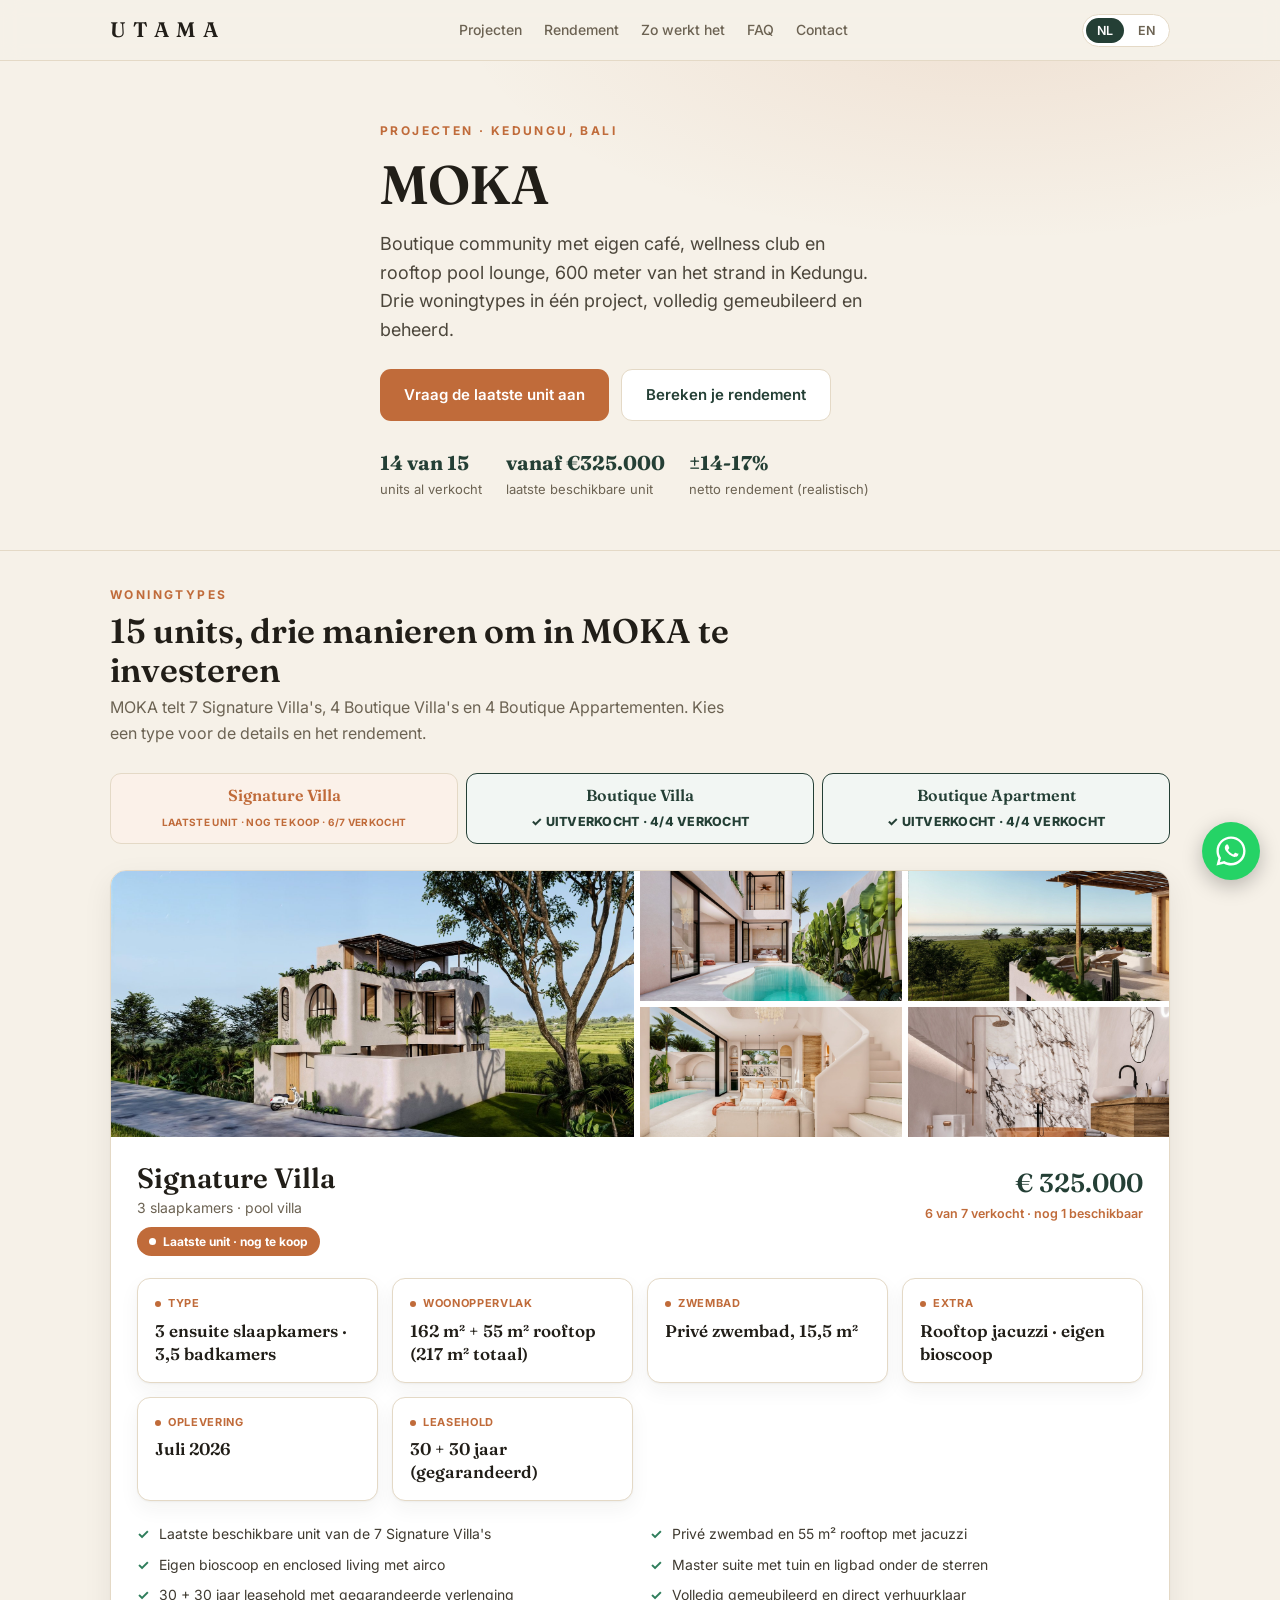
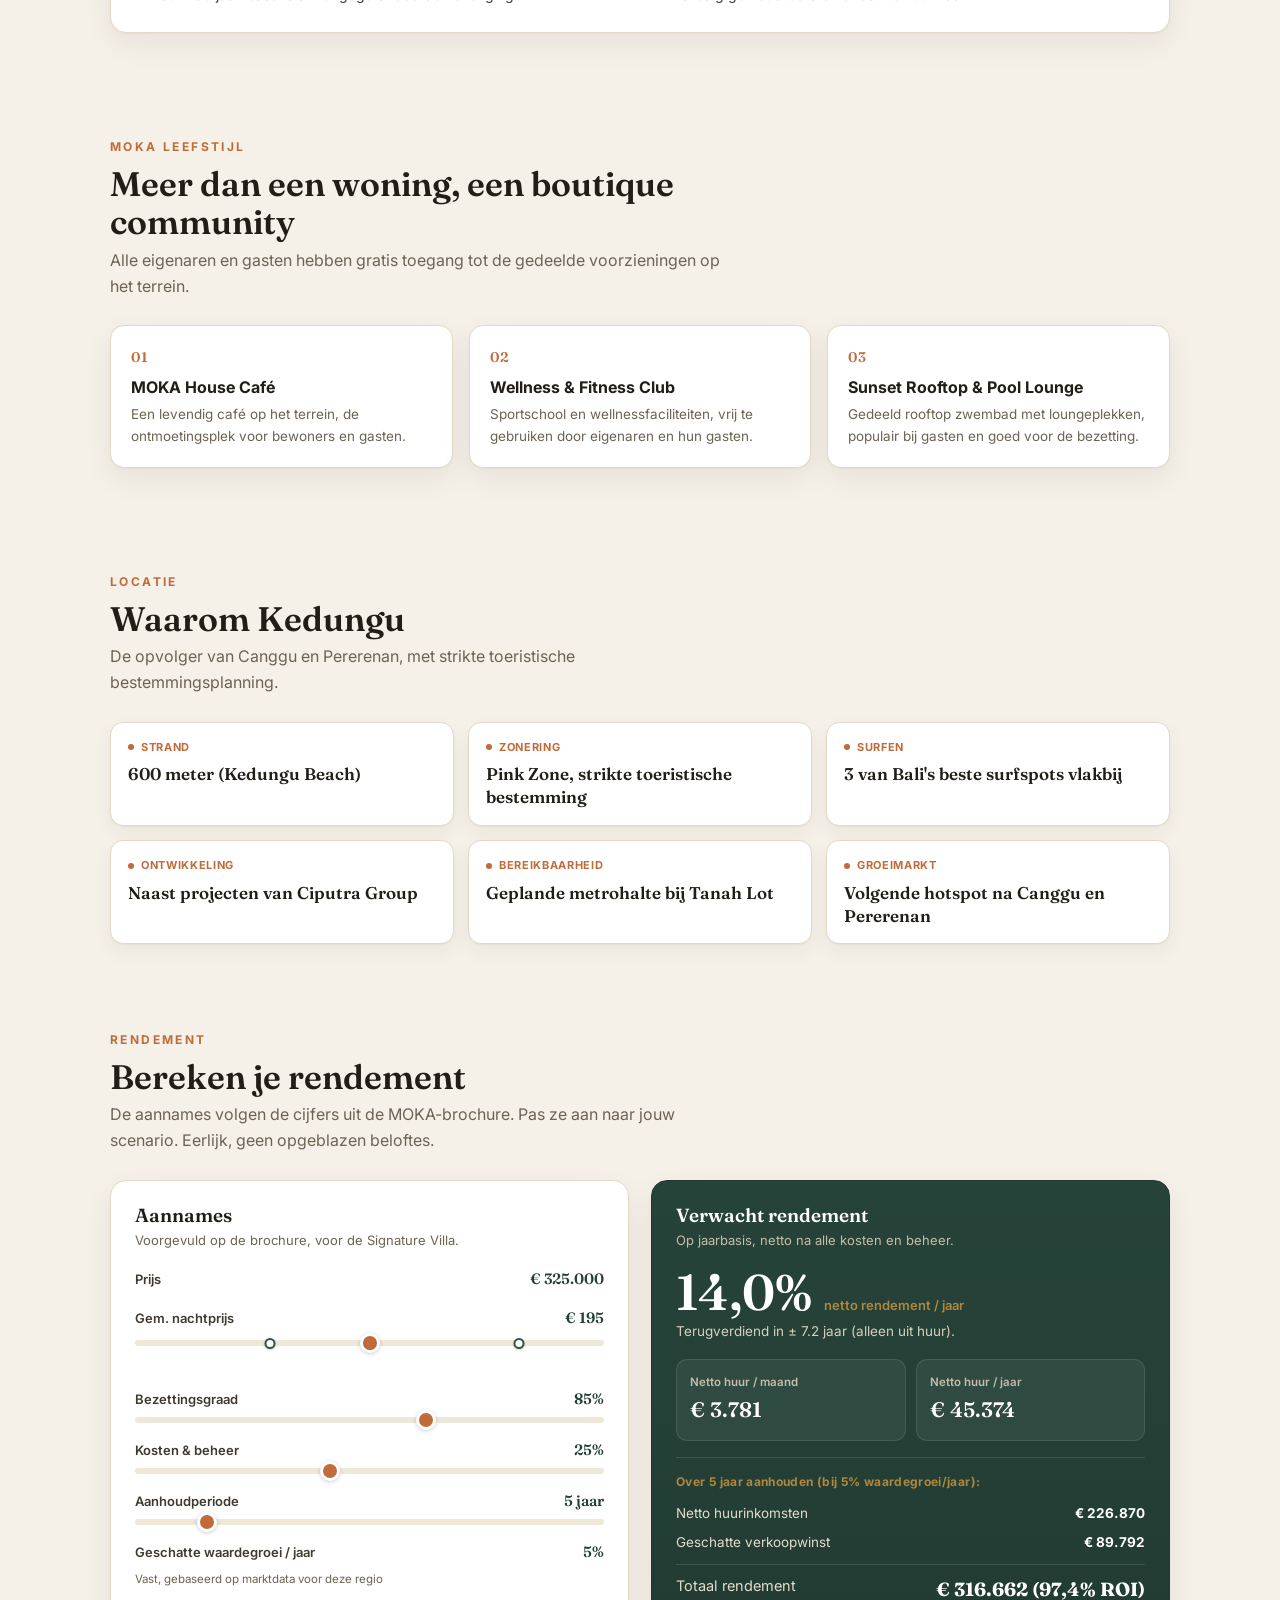
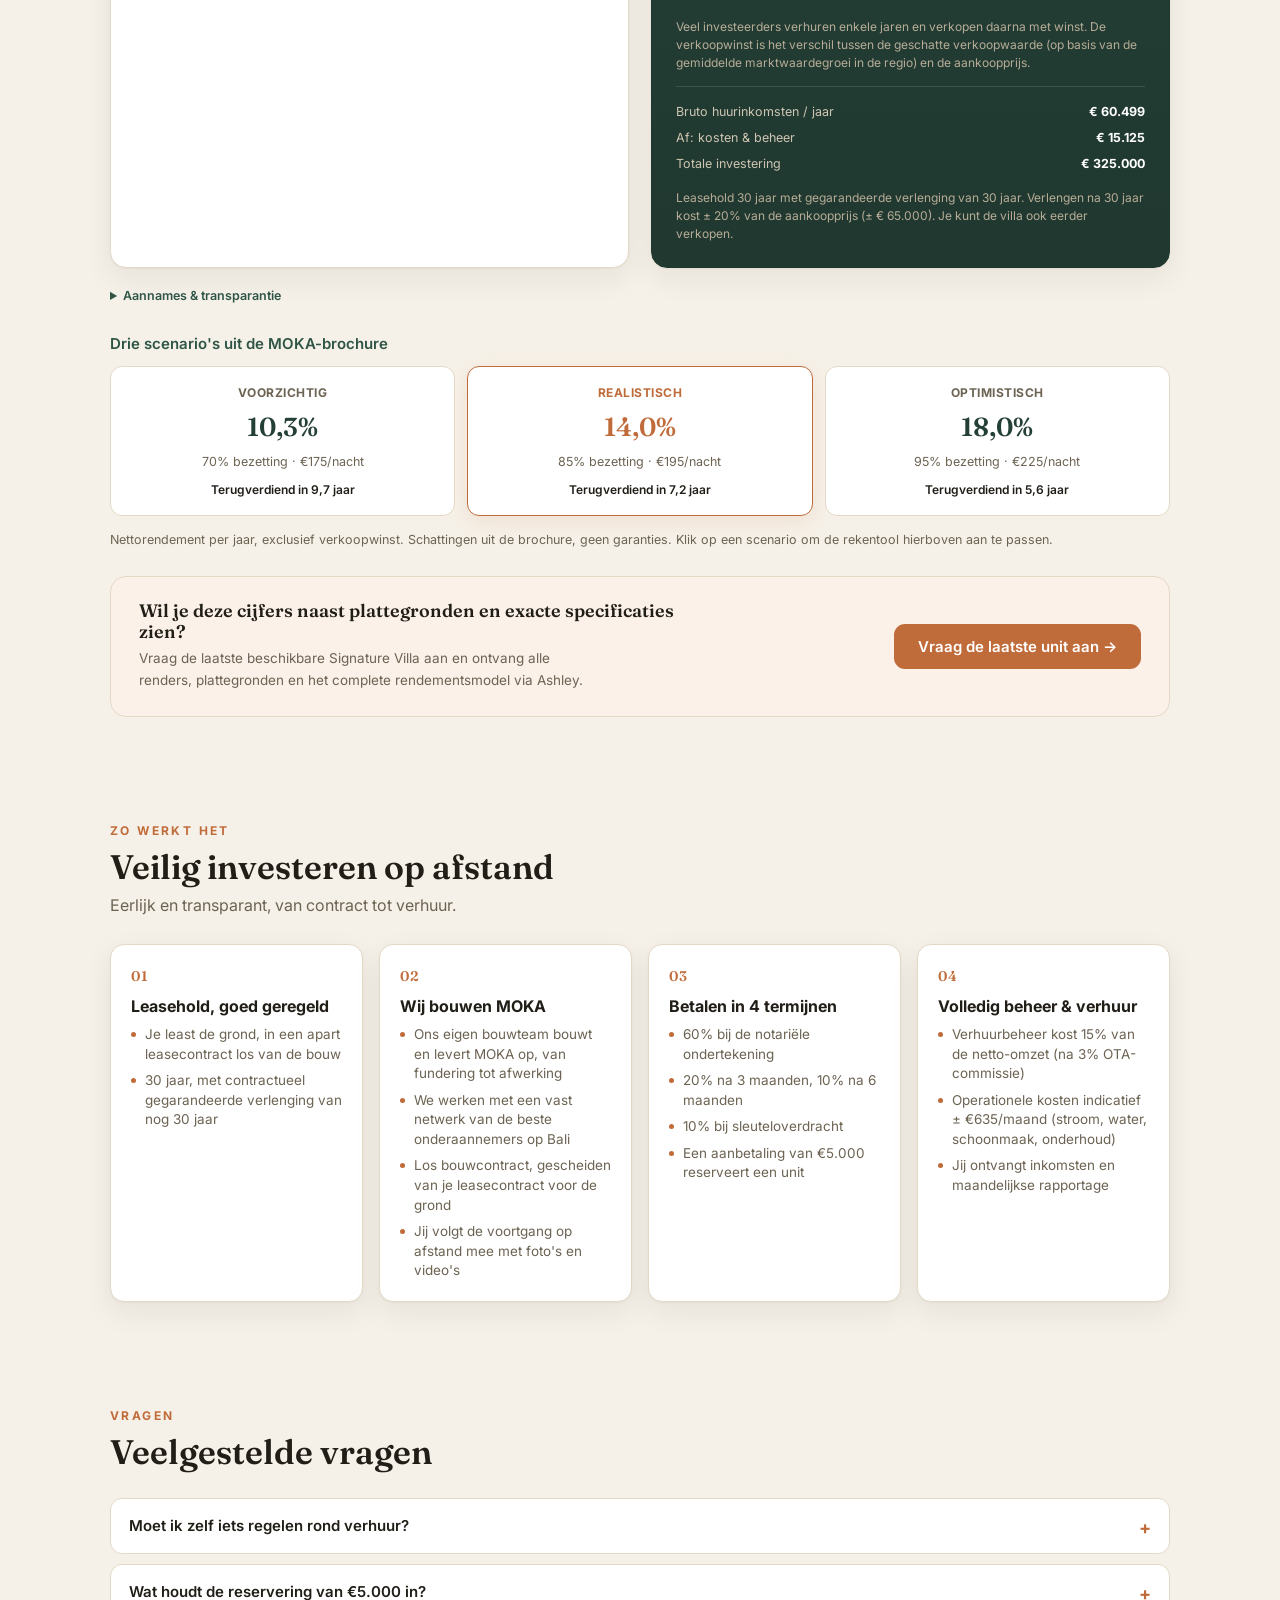
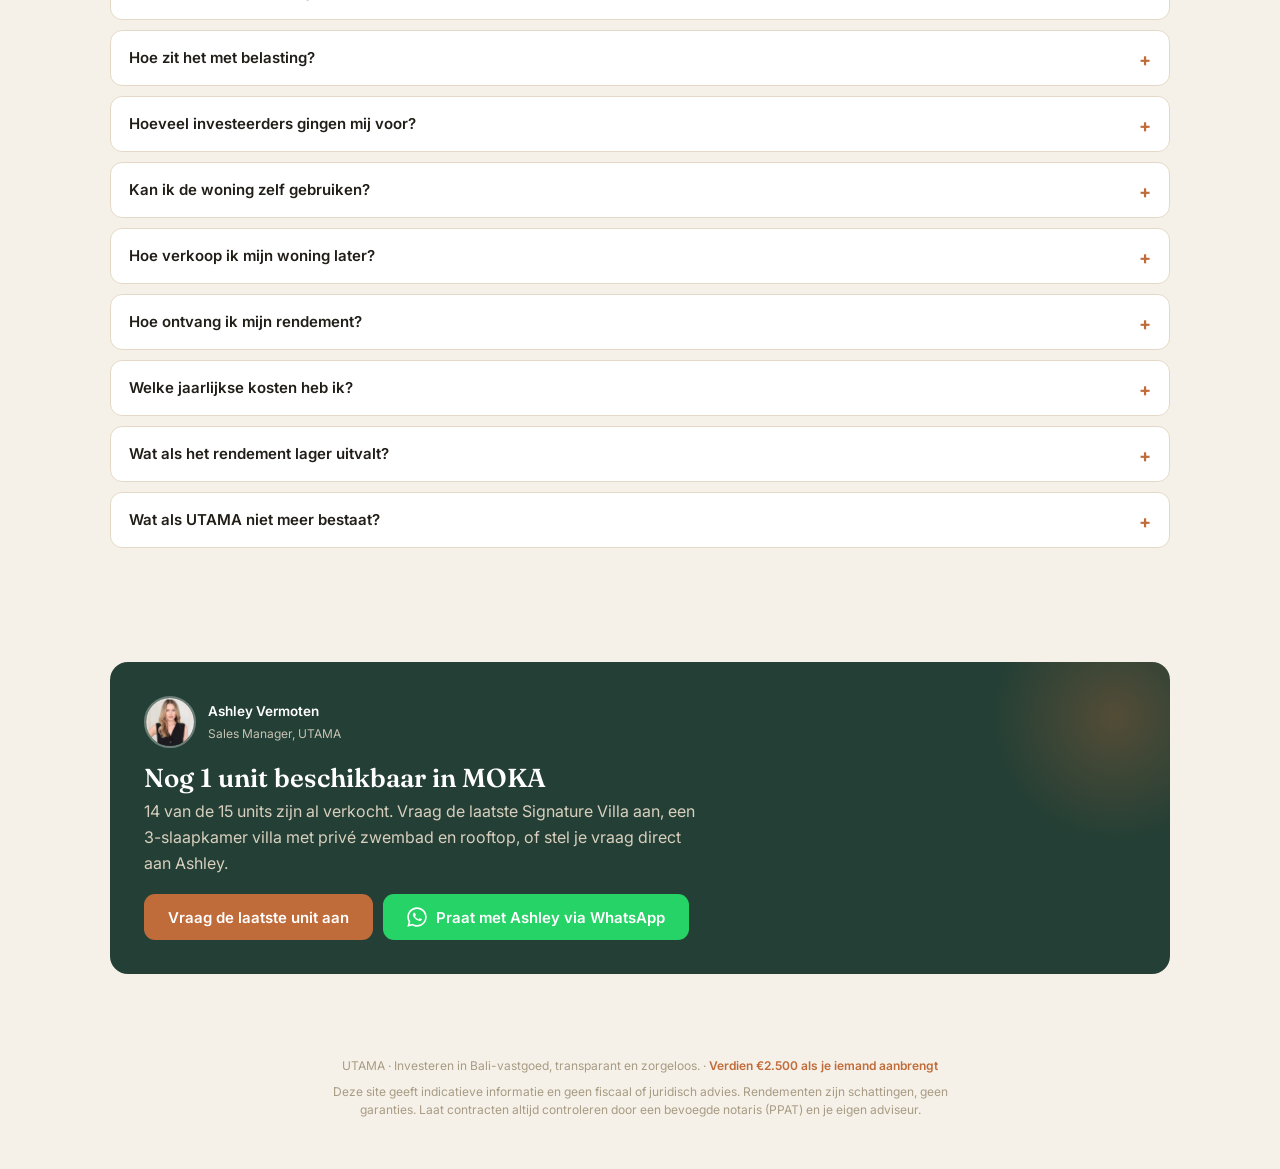
==== commit a01d6d81: "Add share buttons on the referral page and a footer link to find it /referral/: a green WhatsApp but" ====
--- a/moka/index.html
+++ b/moka/index.html
@@ -76,6 +76,12 @@
   .calc-cta p{color:var(--muted);font-size:13.5px;margin:0;max-width:50ch}
   .calc-cta .btn{flex:none;white-space:nowrap}
   @media(max-width:640px){.calc-cta{flex-direction:column;align-items:flex-start}.calc-cta .btn{width:100%;text-align:center}}
+  .faq details{background:var(--paper);border:1px solid var(--line);border-radius:12px;padding:15px 18px;margin-bottom:10px}
+  .faq summary{cursor:pointer;font-weight:600;font-size:15px;list-style:none}
+  .faq summary::-webkit-details-marker{display:none}
+  .faq summary::after{content:"+";float:right;color:var(--terra);font-weight:700;font-size:18px}
+  .faq details[open] summary::after{content:"–"}
+  .faq p{margin:10px 0 0;font-size:14px;color:var(--muted);line-height:1.55}
 </style>
 </head>
 <body>
@@ -87,6 +93,7 @@
       <a href="/" data-t="navProjects">Projecten</a>
       <a href="#calc" data-t="navReturns">Rendement</a>
       <a href="#how" data-t="navHow">Zo werkt het</a>
+      <a href="#faq" data-t="navFaq">FAQ</a>
       <a href="#contact" data-t="navContact">Contact</a>
     </div>
     <div class="lang">
@@ -267,6 +274,57 @@
   </div>
 </section>
 
+<section id="faq">
+  <div class="wrap">
+    <div class="sec-head">
+      <div class="eyebrow" data-t="faqEyebrow">Vragen</div>
+      <h2 data-t="faqTitle">Veelgestelde vragen</h2>
+    </div>
+    <div class="faq">
+      <details>
+        <summary data-t="faqQ1">Moet ik zelf iets regelen rond verhuur?</summary>
+        <p data-t="faqA1">Nee. UTAMA verzorgt het volledige traject van A tot Z: ontwikkeling, branding, marketing, boekingen, gastbeleving en operationeel beheer. Jij hebt er geen omkijken naar.</p>
+      </details>
+      <details>
+        <summary data-t="faqQ2">Wat houdt de reservering van €5.000 in?</summary>
+        <p data-t="faqA2">Met een intentieverklaring en €5.000 reserveer je je voorkeursunit. Dit bedrag wordt volledig verrekend bij de aankoop, na de notariële overdracht, zodat je nu al vroeg kunt instappen tegen pre-sale voorwaarden.</p>
+      </details>
+      <details>
+        <summary data-t="faqQ3">Hoe zit het met belasting?</summary>
+        <p data-t="faqA3">Belasting wordt geheven in Indonesië, waar het vastgoed zich bevindt. Over de verhuuromzet geldt daar een lokale toeristenbelasting van 10%. In Nederland valt het bezit in box 3, maar dankzij het belastingverdrag tussen beide landen betaal je er hier doorgaans weinig tot geen box 3-heffing over. Wel moet je het altijd in je aangifte vermelden. Laat je hierover adviseren door een belastingadviseur.</p>
+      </details>
+      <details>
+        <summary data-t="faqQ4">Hoeveel investeerders gingen mij voor?</summary>
+        <p data-t="faqA4">Ruim 25 Nederlandse investeerders, verdeeld over vier opgeleverde projecten. Inmiddels ontvangen zo'n acht investeerders maandelijks huurinkomsten uit hun woning.</p>
+      </details>
+      <details>
+        <summary data-t="faqQ5">Kan ik de woning zelf gebruiken?</summary>
+        <p data-t="faqA5">Ja. Je kunt er tussen de boekingen door zelf verblijven. De woning blijft wel primair ingericht en geoptimaliseerd voor verhuur, zodat je rendement op peil blijft.</p>
+      </details>
+      <details>
+        <summary data-t="faqQ6">Hoe verkoop ik mijn woning later?</summary>
+        <p data-t="faqA6">Volledig vrij: zelfstandig, via een willekeurig makelaarskantoor, of met hulp van UTAMA. Er is geen exclusiviteit. Schakel je ons in, dan rekenen we 4% commissie en benaderen we ons eigen kopersnetwerk.</p>
+      </details>
+      <details>
+        <summary data-t="faqQ7">Hoe ontvang ik mijn rendement?</summary>
+        <p data-t="faqA7">Je ontvangt maandelijks jouw aandeel in de verhuuropbrengsten, uitgekeerd in euro's. Het verwachte bruto rendement ligt tussen 12% en 17% per jaar bij een bezetting van 70-85%.</p>
+      </details>
+      <details>
+        <summary data-t="faqQ8">Welke jaarlijkse kosten heb ik?</summary>
+        <p data-t="faqA8">Verhuurbeheer is 15% en operationeel beheer circa 13% van de netto-opbrengst, plus de lokale belasting van 10%. Alles wordt maandelijks transparant aan je gerapporteerd.</p>
+      </details>
+      <details>
+        <summary data-t="faqQ9">Wat als het rendement lager uitvalt?</summary>
+        <p data-t="faqA9">Rendement is nooit gegarandeerd. Maar je bezit een afgebouwde woning op een gewilde locatie, met een sterke leasestructuur van 30+30 jaar. Die blijft inkomsten genereren en kun je verkopen.</p>
+      </details>
+      <details>
+        <summary data-t="faqQ10">Wat als UTAMA niet meer bestaat?</summary>
+        <p data-t="faqA10">Je rechten staan los van UTAMA of Steven. Leaseovereenkomsten zijn juridische contracten en je eigendomsrechten zijn notarieel gedocumenteerd, ze blijven geldig ongeacht de staat van UTAMA.</p>
+      </details>
+    </div>
+  </div>
+</section>
+
 <section id="contact">
   <div class="wrap">
     <div class="cta">
@@ -286,7 +344,7 @@
 
 <footer>
   <div class="wrap">
-    UTAMA · <span data-t="footer">Investeren in Bali-vastgoed, transparant en zorgeloos.</span>
+    UTAMA · <span data-t="footer">Investeren in Bali-vastgoed, transparant en zorgeloos.</span> &middot; <a href="/referral/" data-t="footerRef" style="color:var(--terra);text-decoration:none;font-weight:600">Verdien &euro;2.500 als je iemand aanbrengt</a>
     <div class="disc" data-t="disc">Deze site geeft indicatieve informatie en geen fiscaal of juridisch advies. Rendementen zijn schattingen, geen garanties. Laat contracten altijd controleren door een bevoegde notaris (PPAT) en je eigen adviseur.</div>
     <button class="fab-wa" onclick="waDirect()" title="WhatsApp" aria-label="WhatsApp"><svg viewBox="0 0 32 32"><path d="M16 .5C7.4.5.5 7.4.5 16c0 2.8.7 5.4 2 7.8L.5 31.5l7.9-2c2.3 1.2 4.9 1.9 7.6 1.9 8.6 0 15.5-6.9 15.5-15.5S24.6.5 16 .5zm0 28.3c-2.4 0-4.7-.6-6.7-1.8l-.5-.3-4.7 1.2 1.3-4.6-.3-.5C3.7 20.6 3 18.4 3 16 3 8.8 8.8 3 16 3s13 5.8 13 13-5.8 12.8-13 12.8z"/><path d="M23.4 19.2c-.4-.2-2.3-1.1-2.6-1.3-.3-.1-.6-.2-.8.2s-.9 1.2-1.1 1.4c-.2.2-.4.2-.8.1-.4-.2-1.6-.6-3-1.9-1.1-1-1.9-2.2-2.1-2.6-.2-.4 0-.6.2-.8.2-.2.4-.4.5-.6.2-.2.2-.4.4-.6.1-.2.1-.5 0-.7-.1-.2-.8-2-1.1-2.7-.3-.7-.6-.6-.8-.6h-.7c-.2 0-.6.1-.9.4-.3.4-1.2 1.2-1.2 2.9s1.2 3.4 1.4 3.6c.2.2 2.5 3.8 6 5.3.8.4 1.5.6 2 .8.8.3 1.6.2 2.2.1.7-.1 2.3-.9 2.6-1.8.3-.9.3-1.6.2-1.8-.1-.1-.3-.2-.7-.4z"/></svg></button>
   </div>
@@ -342,6 +400,7 @@
 
 <script src="https://cdn.jsdelivr.net/npm/@supabase/supabase-js@2/dist/umd/supabase.js"></script>
 <script src="/supabase-client.js"></script>
+<script src="/calc-shared.js"></script>
 <script>
 const CONFIG = { whatsapp:"31624845014", email:"steven@utamabali.com", locale:"nl-NL", currency:"EUR" };
 const GROWTH_RATE = 0.05; /* fixed annual value-growth assumption, based on market data for Kedungu/west Bali (not user-adjustable) */
@@ -443,7 +502,7 @@
 ];
 
 const T={
- nl:{navProjects:"Projecten",navReturns:"Rendement",navHow:"Zo werkt het",navContact:"Contact",back:"Projecten",
+ nl:{navProjects:"Projecten",navReturns:"Rendement",navHow:"Zo werkt het",navFaq:"FAQ",navContact:"Contact",back:"Projecten",
   heroSub:"Boutique community met eigen café, wellness club en rooftop pool lounge, 600 meter van het strand in Kedungu. Drie woningtypes in één project, volledig gemeubileerd en beheerd.",
   heroCta1:"Bereken je rendement",heroCta2:"Vraag de laatste unit aan",
   t1:"units al verkocht",t2:"laatste beschikbare unit",t3:"netto rendement (realistisch)",
@@ -480,12 +539,23 @@
   agentRole:"Sales Manager, UTAMA",
   ctaTitle:"Nog 1 unit beschikbaar in MOKA",ctaSub:"14 van de 15 units zijn al verkocht. Vraag de laatste Signature Villa aan, een 3-slaapkamer villa met privé zwembad en rooftop, of stel je vraag direct aan Ashley.",
   ctaWa:"Praat met Ashley via WhatsApp",
-  footer:"Investeren in Bali-vastgoed, transparant en zorgeloos.",
+  footer:"Investeren in Bali-vastgoed, transparant en zorgeloos.",footerRef:"Verdien €2.500 als je iemand aanbrengt",
   disc:"Deze site geeft indicatieve informatie en geen fiscaal of juridisch advies. Rendementen zijn schattingen, geen garanties. Laat contracten altijd controleren door een bevoegde notaris (PPAT) en je eigen adviseur.",
   yrs:"jaar",payback:"Terugverdiend in ± {x} jaar (alleen uit huur).",lastUnit:"Laatste unit · nog te koop",soldOut:"✓ Uitverkocht",available:"{sold} van {y} verkocht · nog {x} beschikbaar",soldOutLine:"✓ Volledig uitverkocht ({y} van {y} verkocht)",render:"Render volgt",
   holdH:"Over {x} jaar aanhouden (bij {g}% waardegroei/jaar):",ext:"Leasehold 30 jaar met gegarandeerde verlenging van 30 jaar. Verlengen na 30 jaar kost ± 20% van de aankoopprijs (± {x}). Je kunt de villa ook eerder verkopen.",
-  fill:"Vul je naam, WhatsApp-nummer en e-mailadres in."},
- en:{navProjects:"Projects",navReturns:"Returns",navHow:"How it works",navContact:"Contact",back:"Projects",
+  fill:"Vul je naam, WhatsApp-nummer en e-mailadres in.",
+  faqEyebrow:"Vragen",faqTitle:"Veelgestelde vragen",
+  faqQ1:"Moet ik zelf iets regelen rond verhuur?",faqA1:"Nee. UTAMA verzorgt het volledige traject van A tot Z: ontwikkeling, branding, marketing, boekingen, gastbeleving en operationeel beheer. Jij hebt er geen omkijken naar.",
+  faqQ2:"Wat houdt de reservering van €5.000 in?",faqA2:"Met een intentieverklaring en €5.000 reserveer je je voorkeursunit. Dit bedrag wordt volledig verrekend bij de aankoop, na de notariële overdracht, zodat je nu al vroeg kunt instappen tegen pre-sale voorwaarden.",
+  faqQ3:"Hoe zit het met belasting?",faqA3:"Belasting wordt geheven in Indonesië, waar het vastgoed zich bevindt. Over de verhuuromzet geldt daar een lokale toeristenbelasting van 10%. In Nederland valt het bezit in box 3, maar dankzij het belastingverdrag tussen beide landen betaal je er hier doorgaans weinig tot geen box 3-heffing over. Wel moet je het altijd in je aangifte vermelden. Laat je hierover adviseren door een belastingadviseur.",
+  faqQ4:"Hoeveel investeerders gingen mij voor?",faqA4:"Ruim 25 Nederlandse investeerders, verdeeld over vier opgeleverde projecten. Inmiddels ontvangen zo'n acht investeerders maandelijks huurinkomsten uit hun woning.",
+  faqQ5:"Kan ik de woning zelf gebruiken?",faqA5:"Ja. Je kunt er tussen de boekingen door zelf verblijven. De woning blijft wel primair ingericht en geoptimaliseerd voor verhuur, zodat je rendement op peil blijft.",
+  faqQ6:"Hoe verkoop ik mijn woning later?",faqA6:"Volledig vrij: zelfstandig, via een willekeurig makelaarskantoor, of met hulp van UTAMA. Er is geen exclusiviteit. Schakel je ons in, dan rekenen we 4% commissie en benaderen we ons eigen kopersnetwerk.",
+  faqQ7:"Hoe ontvang ik mijn rendement?",faqA7:"Je ontvangt maandelijks jouw aandeel in de verhuuropbrengsten, uitgekeerd in euro's. Het verwachte bruto rendement ligt tussen 12% en 17% per jaar bij een bezetting van 70-85%.",
+  faqQ8:"Welke jaarlijkse kosten heb ik?",faqA8:"Verhuurbeheer is 15% en operationeel beheer circa 13% van de netto-opbrengst, plus de lokale belasting van 10%. Alles wordt maandelijks transparant aan je gerapporteerd.",
+  faqQ9:"Wat als het rendement lager uitvalt?",faqA9:"Rendement is nooit gegarandeerd. Maar je bezit een afgebouwde woning op een gewilde locatie, met een sterke leasestructuur van 30+30 jaar. Die blijft inkomsten genereren en kun je verkopen.",
+  faqQ10:"Wat als UTAMA niet meer bestaat?",faqA10:"Je rechten staan los van UTAMA of Steven. Leaseovereenkomsten zijn juridische contracten en je eigendomsrechten zijn notarieel gedocumenteerd, ze blijven geldig ongeacht de staat van UTAMA."},
+ en:{navProjects:"Projects",navReturns:"Returns",navHow:"How it works",navFaq:"FAQ",navContact:"Contact",back:"Projects",
   heroSub:"Boutique community with its own café, wellness club and rooftop pool lounge, 600 metres from the beach in Kedungu. Three home types in one project, fully furnished and managed.",
   heroCta1:"Calculate your return",heroCta2:"Ask about the last unit",
   t1:"units already sold",t2:"last available unit",t3:"net yield (realistic)",
@@ -522,11 +592,22 @@
   agentRole:"Sales Manager, UTAMA",
   ctaTitle:"1 unit still available in MOKA",ctaSub:"14 of the 15 units have already been sold. Ask about the last Signature Villa, a 3-bedroom villa with a private pool and rooftop, or reach out to Ashley directly.",
   ctaWa:"Chat with Ashley on WhatsApp",
-  footer:"Investing in Bali real estate, transparent and hassle-free.",
+  footer:"Investing in Bali real estate, transparent and hassle-free.",footerRef:"Earn €2,500 for every friend you bring in",
   disc:"This site provides indicative information and no tax or legal advice. Returns are estimates, not guarantees. Always have contracts checked by an authorised notary (PPAT) and your own adviser.",
   yrs:"years",payback:"Paid back in ± {x} years (from rent alone).",lastUnit:"Last unit · still for sale",soldOut:"✓ Sold out",available:"{sold} of {y} sold · {x} left",soldOutLine:"✓ Fully sold out ({y} of {y} sold)",render:"Render coming soon",
   holdH:"Hold for {x} years (at {g}% value growth/year):",ext:"Leasehold 30 years with guaranteed 30-year extension. Extending after 30 years costs ± 20% of the purchase price (± {x}). You can also sell earlier.",
-  fill:"Please enter your name, WhatsApp number and email."}
+  fill:"Please enter your name, WhatsApp number and email.",
+  faqEyebrow:"Questions",faqTitle:"Frequently asked questions",
+  faqQ1:"Do I need to arrange anything myself around rental?",faqA1:"No. UTAMA handles the entire process from A to Z: development, branding, marketing, bookings, guest experience and operational management. You don't have to worry about a thing.",
+  faqQ2:"What does the €5,000 reservation involve?",faqA2:"With a letter of intent and €5,000 you reserve your preferred unit. This amount is fully deducted from the purchase price after the notarial transfer, so you can lock in pre-sale terms early.",
+  faqQ3:"What about tax?",faqA3:"Tax is levied in Indonesia, where the property is located. A local tourist tax of 10% applies to rental revenue there. In the Netherlands, ownership falls under box 3, but thanks to the tax treaty between the two countries you typically pay little to no box 3 tax on it here. You must always declare it in your tax return though. Get advice on this from a tax adviser.",
+  faqQ4:"How many investors came before me?",faqA4:"Over 25 Dutch investors, across four completed projects. About eight investors currently receive monthly rental income from their property.",
+  faqQ5:"Can I use the property myself?",faqA5:"Yes. You can stay there yourself between bookings. The property remains primarily set up and optimised for rental though, so your return stays on track.",
+  faqQ6:"How do I sell my property later?",faqA6:"Completely freely: independently, through any real estate agent, or with UTAMA's help. There's no exclusivity. If you engage us, we charge a 4% commission and approach our own network of buyers.",
+  faqQ7:"How do I receive my return?",faqA7:"You receive your share of the rental income monthly, paid out in euros. The expected gross return is between 12% and 17% per year at 70-85% occupancy.",
+  faqQ8:"What annual costs do I have?",faqA8:"Rental management is 15% and operational management around 13% of net revenue, plus the local tax of 10%. Everything is reported to you transparently every month.",
+  faqQ9:"What if the return turns out lower?",faqA9:"Returns are never guaranteed. But you own a completed property in a sought-after location, with a strong 30+30 year lease structure. It keeps generating income and can be sold.",
+  faqQ10:"What if UTAMA no longer exists?",faqA10:"Your rights are independent of UTAMA or Steven. Lease agreements are legal contracts and your ownership rights are notarially documented, they remain valid regardless of UTAMA's status."}
 };
 let lang="nl", selUnit="villa3", selScenario=0;
 const el=id=>document.getElementById(id);
@@ -590,8 +671,7 @@
   const u=currentUnit();
   const price=u.price, costs=+el('costs').value/100;
   el('scenGrid').innerHTML = u.scenarios.map((s,i)=>{
-    const gross=s.nightly*365*(s.occ/100), net=gross*(1-costs);
-    const roi=price>0?net/price*100:0, payback=net>0?price/net:0;
+    const {roi, payback}=roiCalc(price, s.nightly, s.occ/100, costs);
     return `
     <div class="scc ${i===selScenario?'cur':''}" onclick="applyScenario(${i})" style="background:var(--paper);border:1px solid var(--line);border-radius:12px;padding:16px 18px;text-align:center;cursor:pointer;transition:border-color .15s,box-shadow .15s${i===selScenario?';border-color:var(--terra);box-shadow:0 6px 20px rgba(192,107,58,.12)':''}">
       <div class="scl" style="font-size:12px;font-weight:700;text-transform:uppercase;letter-spacing:.04em;color:${i===selScenario?'var(--terra)':'var(--muted)'}">${s.label[lang]}</div>
@@ -600,20 +680,9 @@
       <div class="scb" style="font-size:12px;color:var(--ink);margin-top:8px;font-weight:600">${lang==='nl'?'Terugverdiend in':'Paid back in'} ${payback.toFixed(1).replace('.',lang==='nl'?',':'.')} ${T[lang].yrs}</div>
     </div>`;
   }).join("");
-  renderNightlyPins(u.scenarios);
-}
-function renderNightlyPins(scenarios){
-  const slider=el('nightly'), pins=el('nightlyPins');
-  if(!slider||!pins) return;
-  const min=+slider.min, max=+slider.max, w=slider.offsetWidth, thumb=20;
-  if(!w) return;
-  pins.innerHTML = scenarios.map((s,i)=>{
-    const p = max>min ? (s.nightly-min)/(max-min) : 0;
-    const x = thumb/2 + p*(w-thumb);
-    return `<div class="pin ${i===selScenario?'cur':''}" style="left:${x}px" data-lbl="${s.label[lang]}" title="${s.label[lang]}: ${money(s.nightly)}" onclick="applyScenario(${i})"></div>`;
-  }).join("");
-}
-window.addEventListener('resize', ()=>renderNightlyPins(currentUnit().scenarios));
+  renderScenarioPins(el('nightly'), el('nightlyPins'), u.scenarios, selScenario, 'applyScenario', money, lang);
+}
+window.addEventListener('resize', ()=>renderScenarioPins(el('nightly'), el('nightlyPins'), currentUnit().scenarios, selScenario, 'applyScenario', money, lang));
 function calc(){
   const u=currentUnit();
   const price=u.price, nightly=+el('nightly').value, occ=+el('occ').value/100, costs=+el('costs').value/100, hold=+el('hold').value, growth=GROWTH_RATE;
@@ -623,8 +692,9 @@
   el('vCosts').textContent=Math.round(costs*100)+"%";
   el('vHold').textContent=hold+" "+T[lang].yrs;
   el('vGrowth').textContent=Math.round(growth*100)+"%";
-  const gross=nightly*365*occ, costAmt=gross*costs, net=gross-costAmt;
-  const y=price>0?net/price:0, month=net/12, payback=net>0?price/net:0;
+  const {gross, net, roi, payback}=roiCalc(price, nightly, occ, costs);
+  const costAmt=gross-net;
+  const y=roi/100, month=net/12;
   el('oYield').textContent=pct(y);
   el('oMonth').textContent=money(month);
   el('oYear').textContent=money(net);
--- a/styles.css
+++ b/styles.css
@@ -16,7 +16,7 @@
 nav{position:sticky;top:0;z-index:50;background:rgba(246,241,232,.9);backdrop-filter:blur(10px);border-bottom:1px solid var(--line)}
 nav .row{display:flex;align-items:center;justify-content:space-between;height:60px}
 .brand{font-family:'Fraunces',serif;font-weight:600;font-size:21px;letter-spacing:.34em;text-transform:uppercase;text-decoration:none;color:var(--ink)}
-.brand span{color:var(--terra)}
+.brand span{color:inherit}
 nav .links{display:flex;gap:22px;font-size:14px;font-weight:500}
 nav .links a{color:var(--muted);text-decoration:none}
 nav .links a:hover{color:var(--green)}
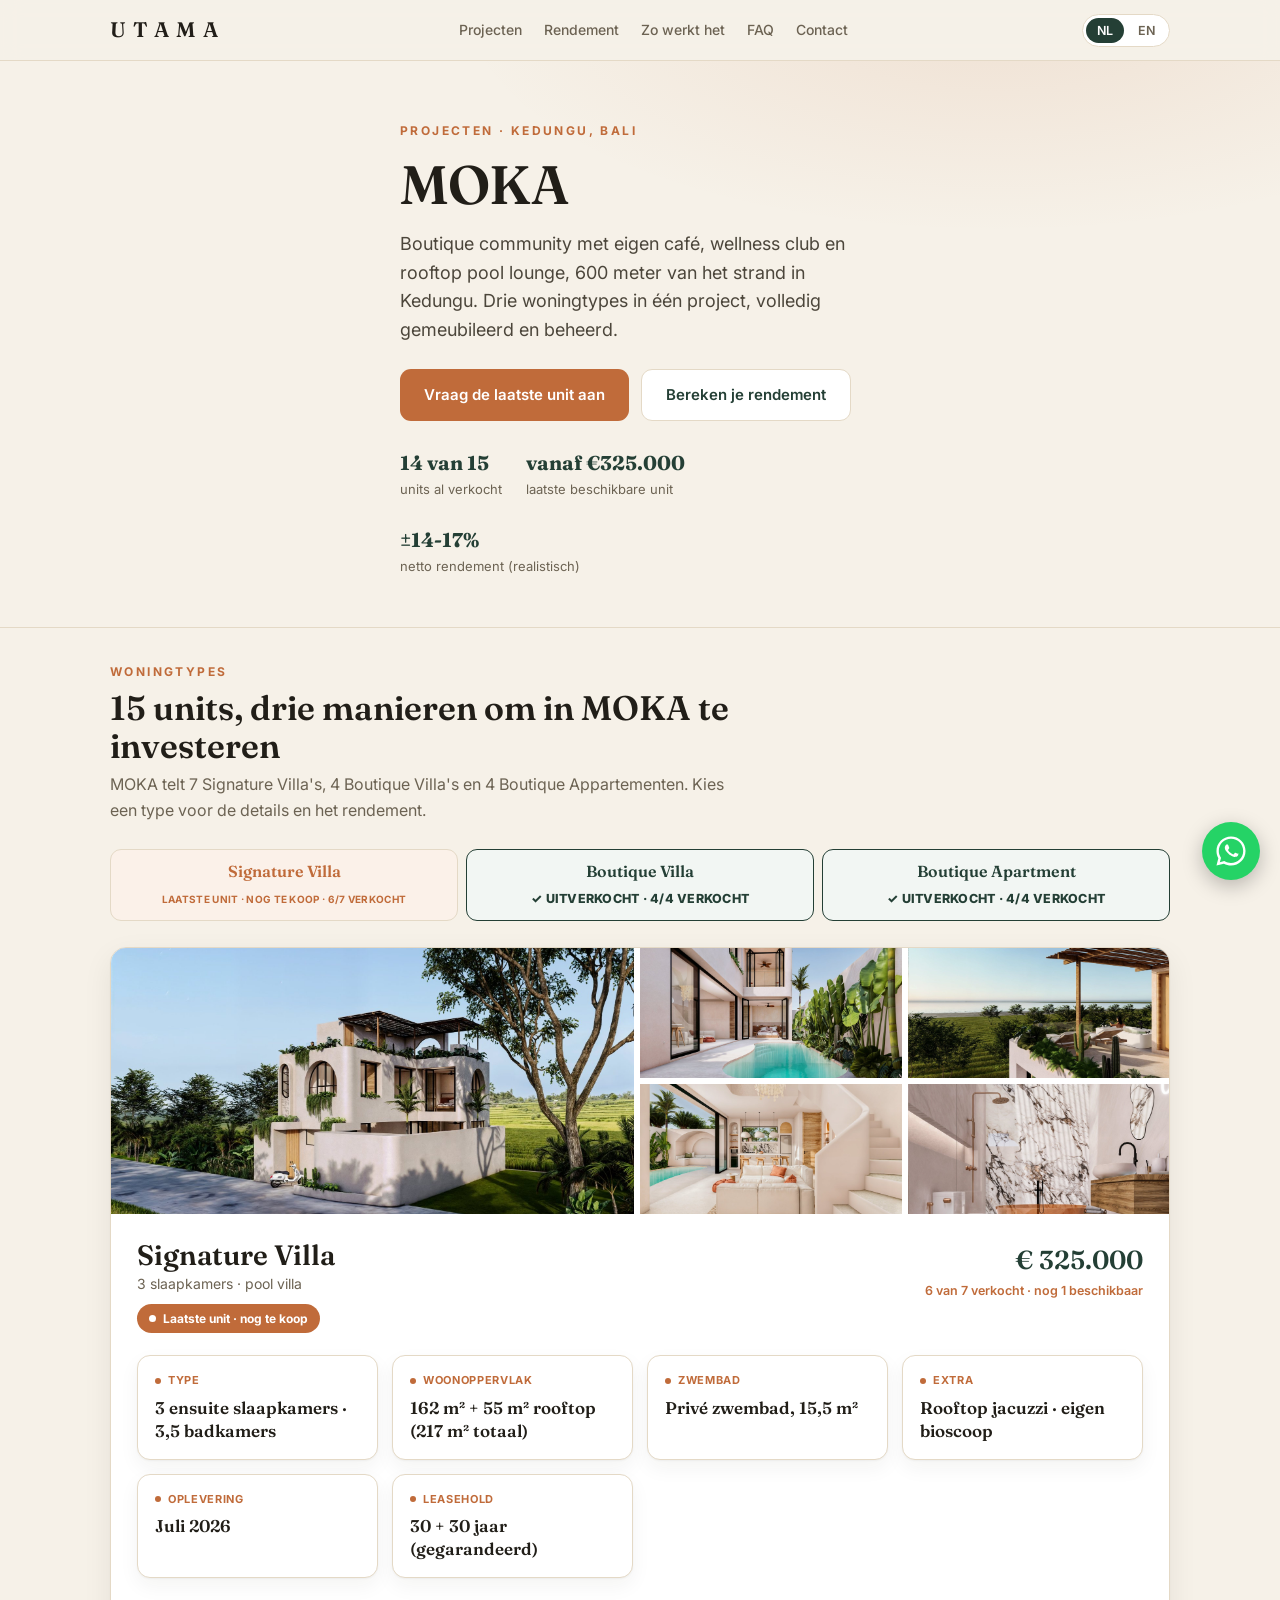
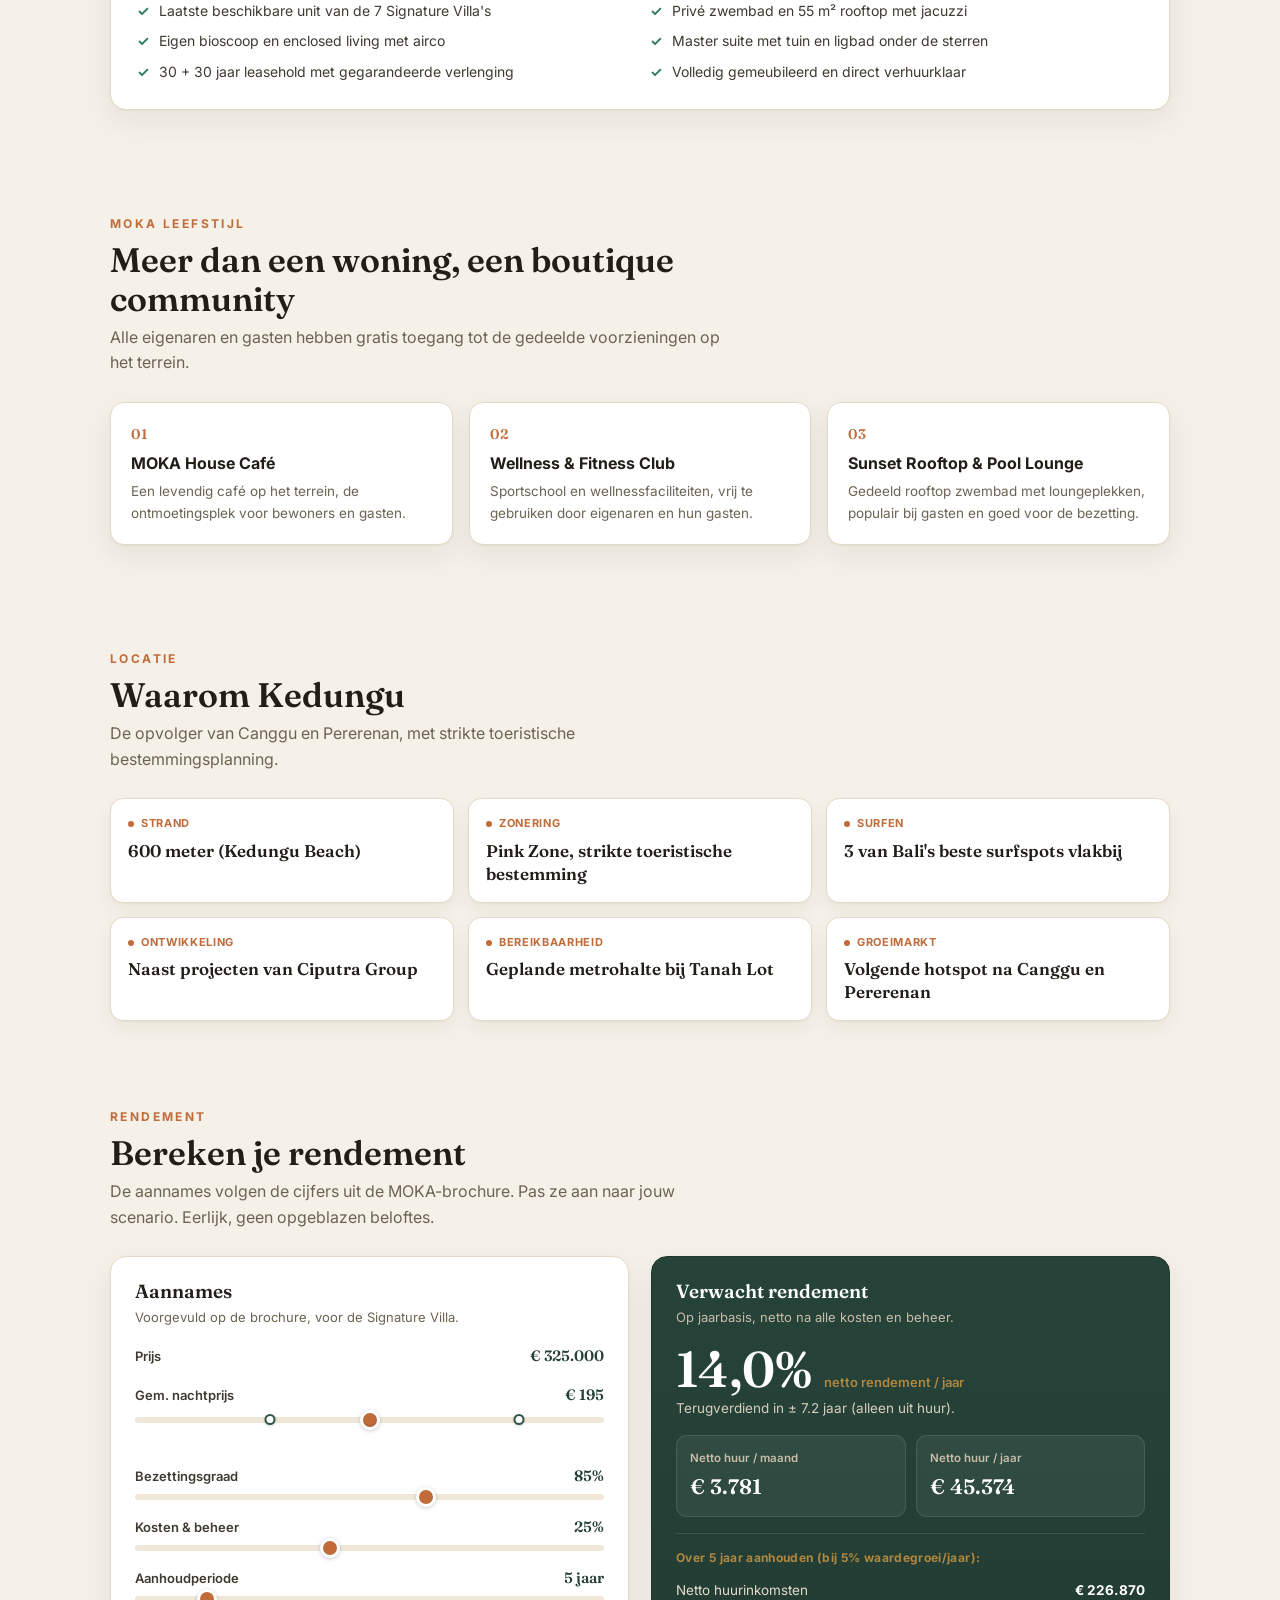
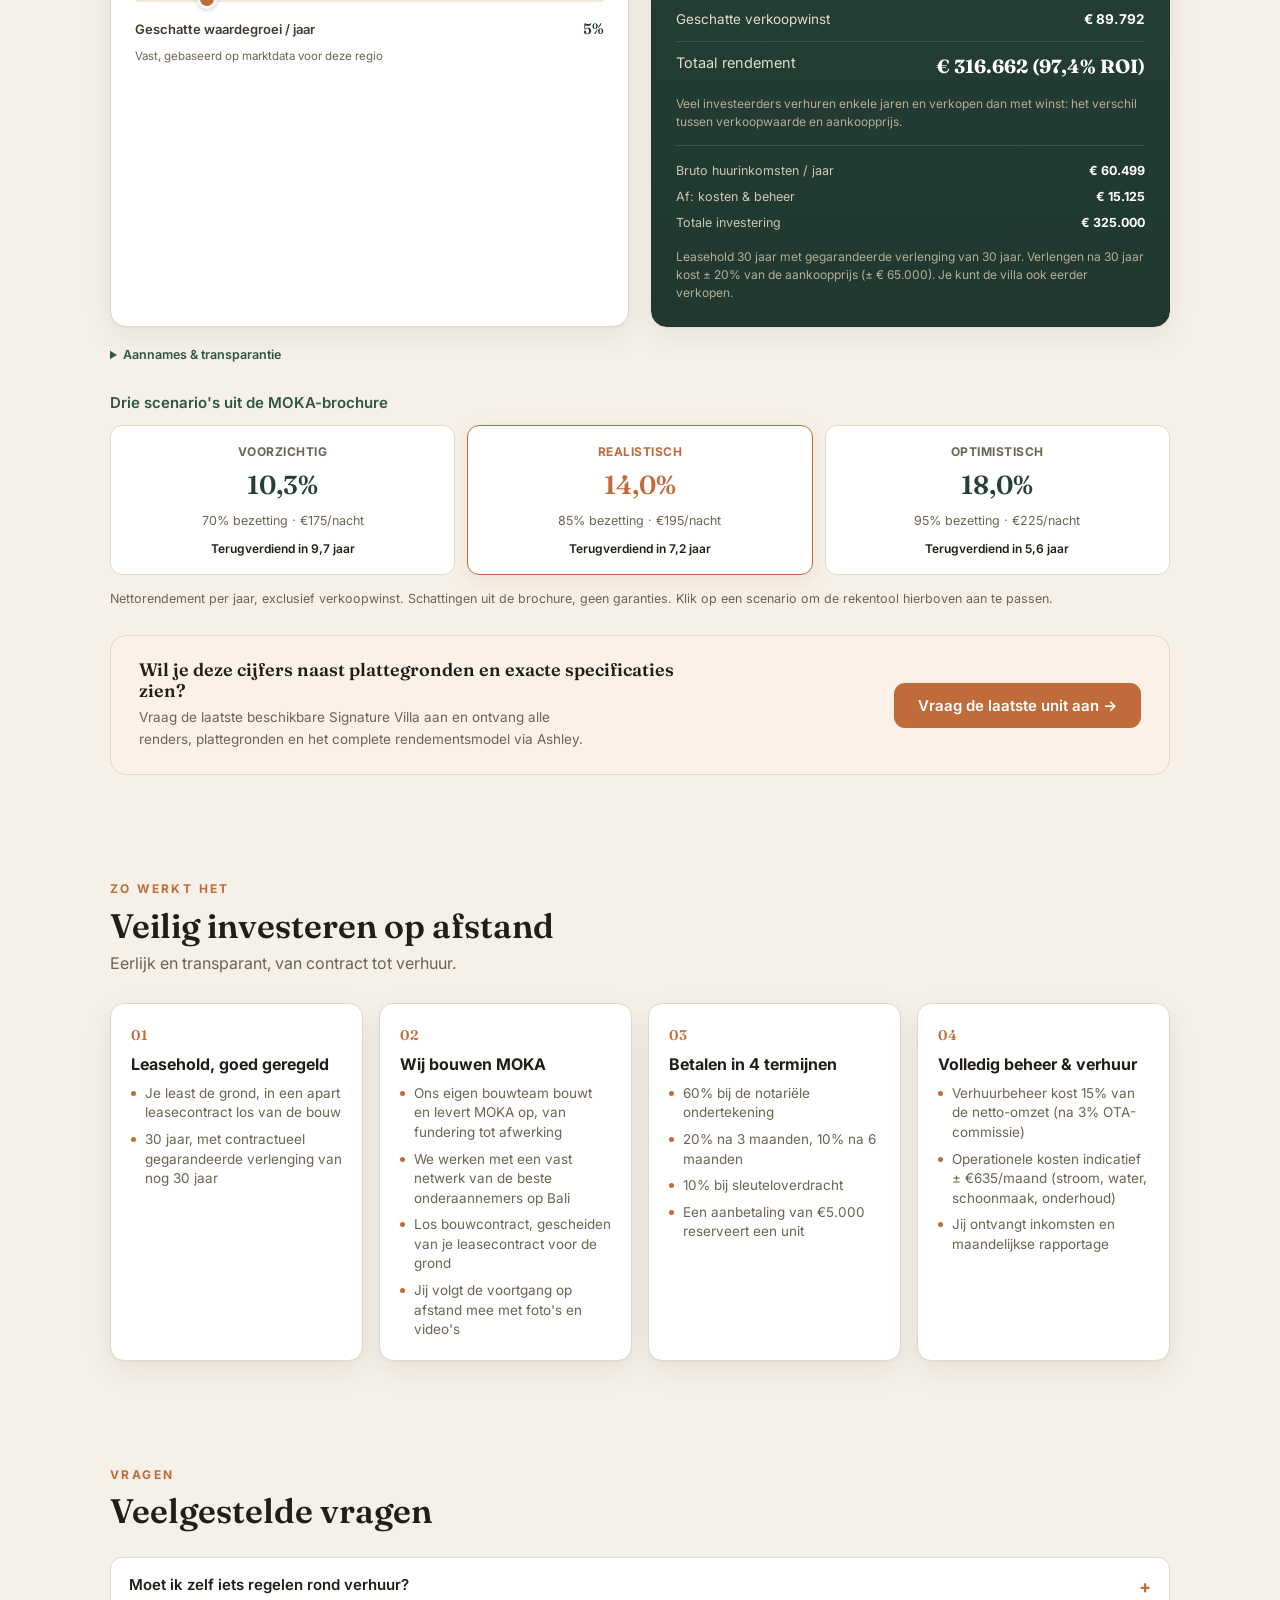
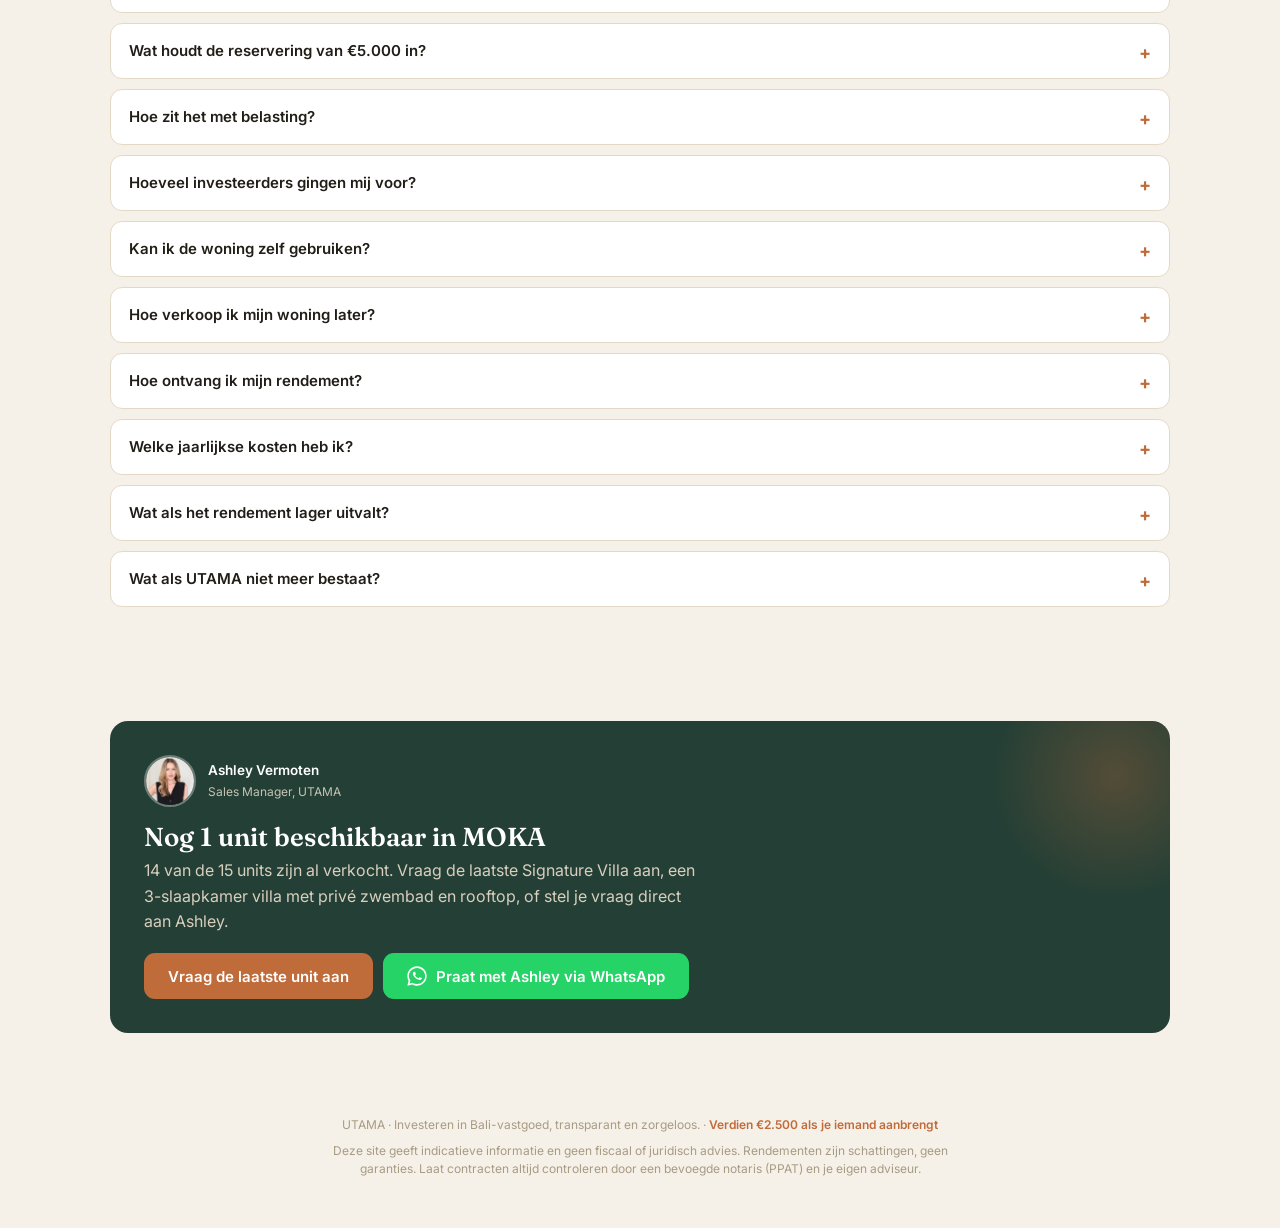
==== commit 520f7560: "Apply UTAMA tone-of-voice content-density rules across the portal Audited every page (homepage, The " ====
--- a/moka/index.html
+++ b/moka/index.html
@@ -75,7 +75,9 @@
   .calc-cta h3{font-size:18px;margin-bottom:6px;max-width:46ch;font-family:'Fraunces',serif;font-weight:600}
   .calc-cta p{color:var(--muted);font-size:13.5px;margin:0;max-width:50ch}
   .calc-cta .btn{flex:none;white-space:nowrap}
-  @media(max-width:640px){.calc-cta{flex-direction:column;align-items:flex-start}.calc-cta .btn{width:100%;text-align:center}}
+  @media(max-width:640px){.calc-cta{flex-direction:column;align-items:flex-start}.calc-cta .btn{width:100%;max-width:calc(100% - 40px);text-align:center}}
+  .scen{display:grid;grid-template-columns:repeat(3,1fr);gap:12px}
+  @media(max-width:820px){.scen{grid-template-columns:1fr}}
   .faq details{background:var(--paper);border:1px solid var(--line);border-radius:12px;padding:15px 18px;margin-bottom:10px}
   .faq summary{cursor:pointer;font-weight:600;font-size:15px;list-style:none}
   .faq summary::-webkit-details-marker{display:none}
@@ -207,7 +209,7 @@
           <div class="hrow"><span data-t="rentTotal">Netto huurinkomsten</span><b id="oRent">–</b></div>
           <div class="hrow"><span data-t="resaleProfit">Geschatte verkoopwinst</span><b id="oResale">–</b></div>
           <div class="hrow big"><span data-t="totalReturn">Totaal rendement</span><b id="oTotalRet">–</b></div>
-          <p class="note-ext" data-t="resaleNote" style="margin-top:10px">Veel investeerders verhuren enkele jaren en verkopen daarna met winst. De verkoopwinst is het verschil tussen de geschatte verkoopwaarde (op basis van de gekozen waardegroei) en de aankoopprijs.</p>
+          <p class="note-ext" data-t="resaleNote" style="margin-top:10px">Veel investeerders verhuren enkele jaren en verkopen dan met winst: het verschil tussen verkoopwaarde en aankoopprijs.</p>
         </div>
         <div class="breakdown">
           <div class="brow"><span data-t="grossYear">Bruto huurinkomsten / jaar</span><b id="oGross">–</b></div>
@@ -228,7 +230,7 @@
     </details>
     <div class="scen-wrap" style="margin-top:26px">
       <div class="scen-h" style="font-size:15px;font-weight:600;color:var(--green-2);margin-bottom:10px" data-t="scenH">Drie scenario's uit de MOKA-brochure</div>
-      <div class="scen" id="scenGrid" style="display:grid;grid-template-columns:repeat(3,1fr);gap:12px"></div>
+      <div class="scen" id="scenGrid"></div>
       <p class="note" data-t="scenNote" style="font-size:12.5px;color:var(--muted);margin-top:14px">Nettorendement per jaar, exclusief verkoopwinst. Schattingen uit de brochure, geen garanties.</p>
     </div>
     <div class="calc-cta">
@@ -519,7 +521,7 @@
   assumpH:"Aannames",fPrice:"Prijs",fNightly:"Gem. nachtprijs",fOcc:"Bezettingsgraad",fCosts:"Kosten & beheer",fHold:"Aanhoudperiode",fGrowth:"Geschatte waardegroei / jaar",fGrowthNote:"Vast, gebaseerd op marktdata voor deze regio",
   expected:"Verwacht rendement",perYear:"Op jaarbasis, netto na alle kosten en beheer.",netYield:"netto rendement / jaar",netMonth:"Netto huur / maand",netYear:"Netto huur / jaar",
   rentTotal:"Netto huurinkomsten",resaleProfit:"Geschatte verkoopwinst",totalReturn:"Totaal rendement",grossYear:"Bruto huurinkomsten / jaar",lessCosts:"Af: kosten & beheer",totalInv:"Totale investering",
-  resaleNote:"Veel investeerders verhuren enkele jaren en verkopen daarna met winst. De verkoopwinst is het verschil tussen de geschatte verkoopwaarde (op basis van de gemiddelde marktwaardegroei in de regio) en de aankoopprijs.",
+  resaleNote:"Veel investeerders verhuren enkele jaren en verkopen dan met winst: het verschil tussen verkoopwaarde en aankoopprijs.",
   assumpTitle:"Aannames & transparantie",
   a1:"Bruto huurinkomsten = nachtprijs × 365 × bezettingsgraad. Alle bedragen in euro's.",
   a2:"Netto = bruto minus alle kosten: operationele kosten, verhuurbeheer (15% van de netto-omzet na 3% OTA-commissie), onderhoud en lokale belasting.",
@@ -572,7 +574,7 @@
   assumpH:"Assumptions",fPrice:"Price",fNightly:"Avg. nightly rate",fOcc:"Occupancy rate",fCosts:"Costs & management",fHold:"Holding period",fGrowth:"Estimated value growth / year",fGrowthNote:"Fixed, based on market data for this region",
   expected:"Expected return",perYear:"Per year, net of all costs and management.",netYield:"net yield / year",netMonth:"Net rent / month",netYear:"Net rent / year",
   rentTotal:"Net rental income",resaleProfit:"Estimated resale profit",totalReturn:"Total return",grossYear:"Gross rental income / year",lessCosts:"Less: costs & management",totalInv:"Total investment",
-  resaleNote:"Many investors rent out for a few years and then sell at a profit. The resale profit is the difference between the estimated resale value (based on average market value growth in the region) and the purchase price.",
+  resaleNote:"Many investors rent for a few years, then sell at a profit — the difference between resale value and purchase price.",
   assumpTitle:"Assumptions & transparency",
   a1:"Gross rental income = nightly rate × 365 × occupancy. All amounts in euros.",
   a2:"Net = gross minus all costs: operating costs, rental management (15% of net revenue after 3% OTA commission), maintenance and local tax.",
--- a/styles.css
+++ b/styles.css
@@ -26,11 +26,12 @@
 .lang button.on{background:var(--green);color:#fff}
 
 .hero{position:relative;overflow:hidden;border-bottom:1px solid var(--line);background:radial-gradient(900px 380px at 78% -10%,rgba(192,107,58,.12),transparent 60%),var(--sand)}
-.hero .inner{padding:60px 0 50px;max-width:52ch}
+.hero .inner{padding-top:60px;padding-bottom:50px;max-width:52ch}
 .eyebrow{font-size:12px;letter-spacing:.2em;text-transform:uppercase;color:var(--terra);font-weight:700}
 .hero h1{font-size:clamp(32px,5.2vw,54px);letter-spacing:-.5px;margin:14px 0 14px}
 .hero p{font-size:18px;color:#4c463b;margin:0 0 24px;max-width:46ch}
 .btns{display:flex;gap:12px;flex-wrap:wrap}
+@media(max-width:560px){.btns{flex-direction:column}.btns .btn{width:100%;max-width:calc(100% - 40px);text-align:center}}
 .btn{border:none;background:var(--terra);color:#fff;font-family:inherit;font-weight:600;font-size:15px;padding:13px 24px;border-radius:11px;cursor:pointer;text-decoration:none;display:inline-block;transition:background .15s}
 .btn:hover{background:#a95b2e}
 .btn.sec{background:var(--green)} .btn.sec:hover{background:var(--green-2)}
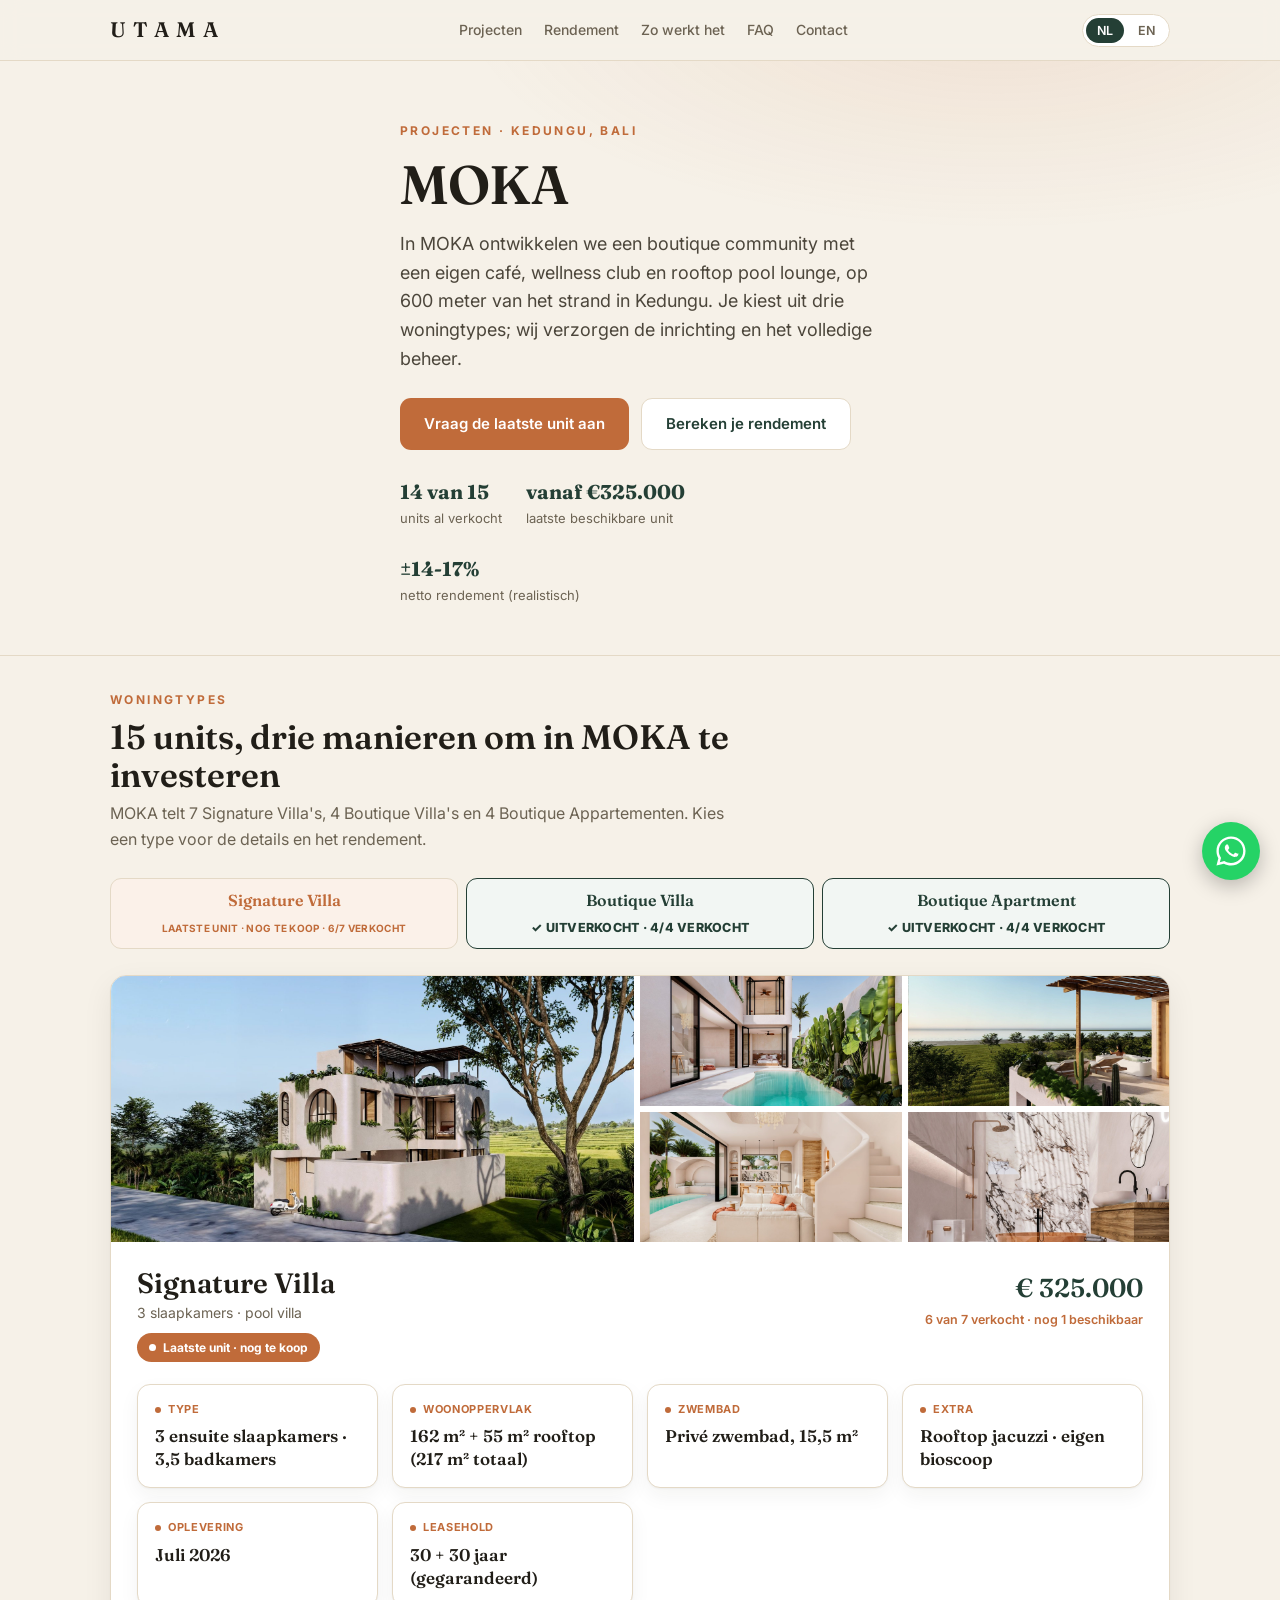
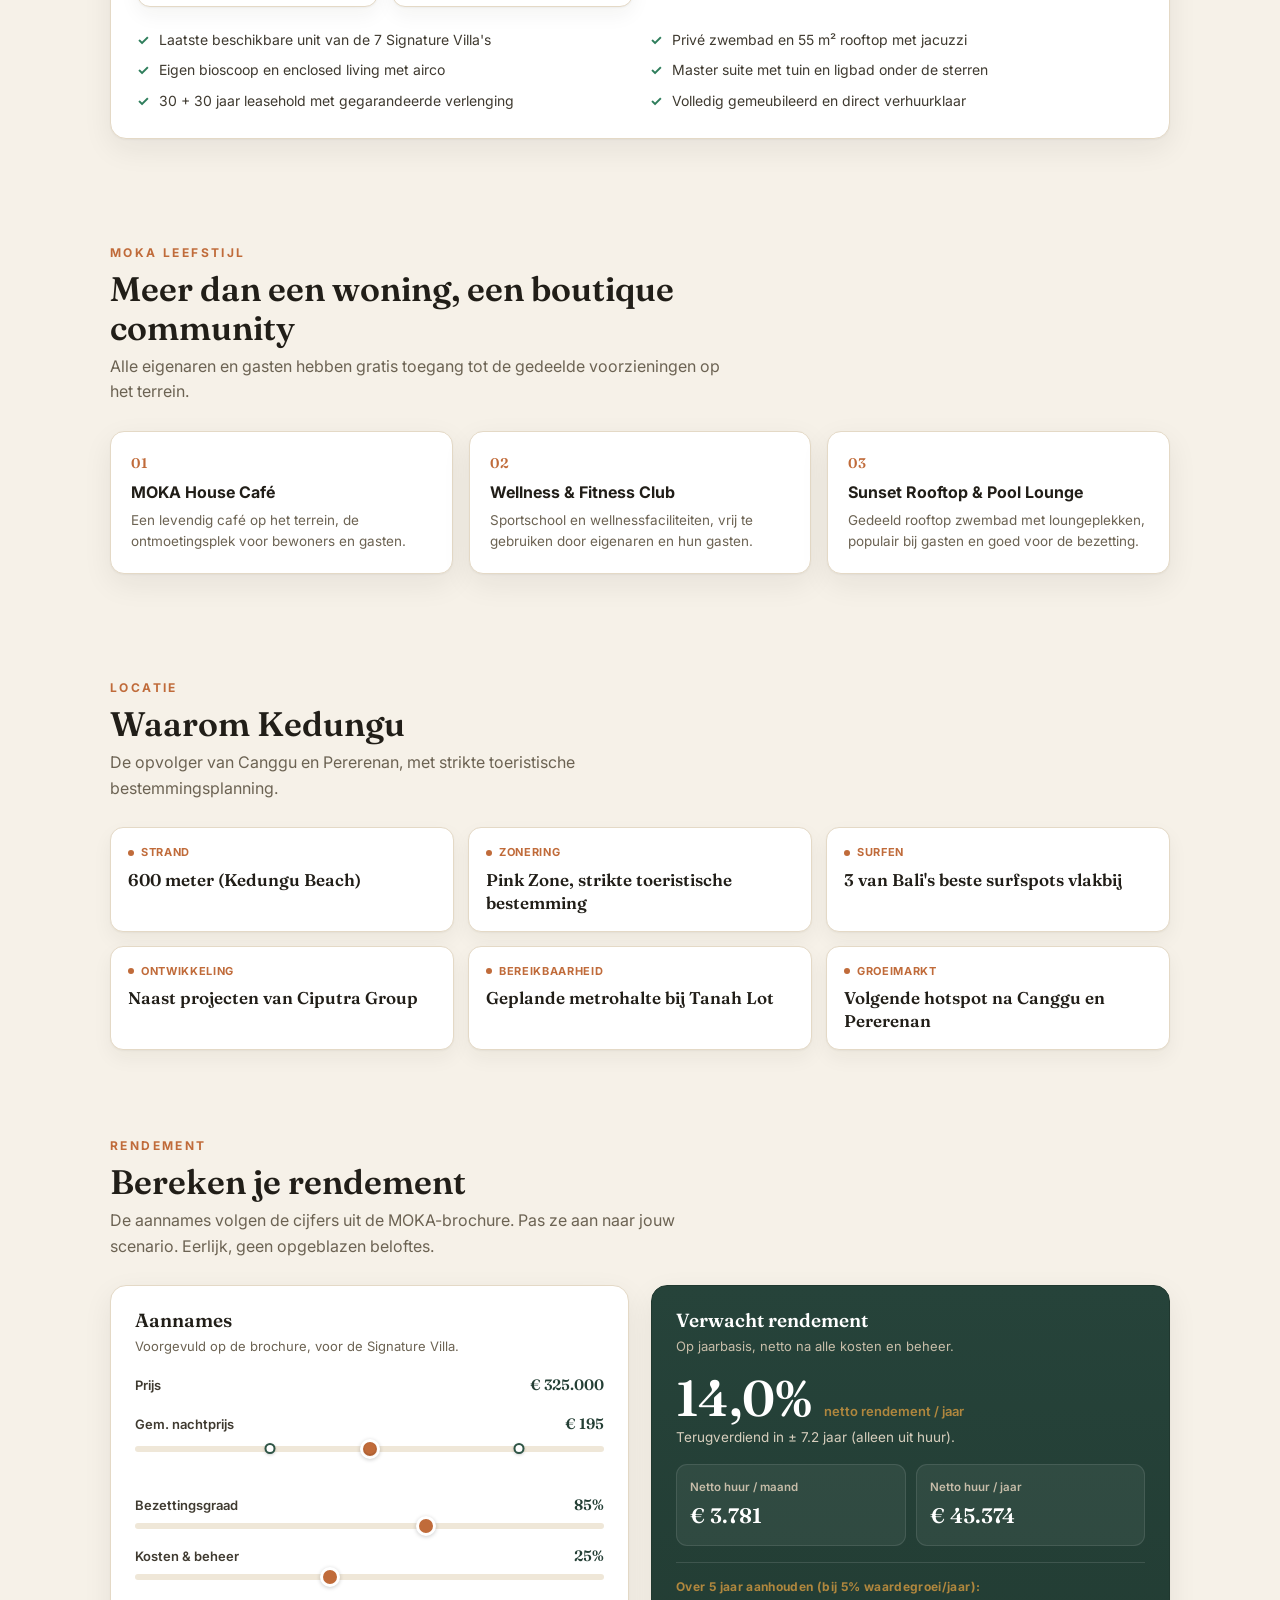
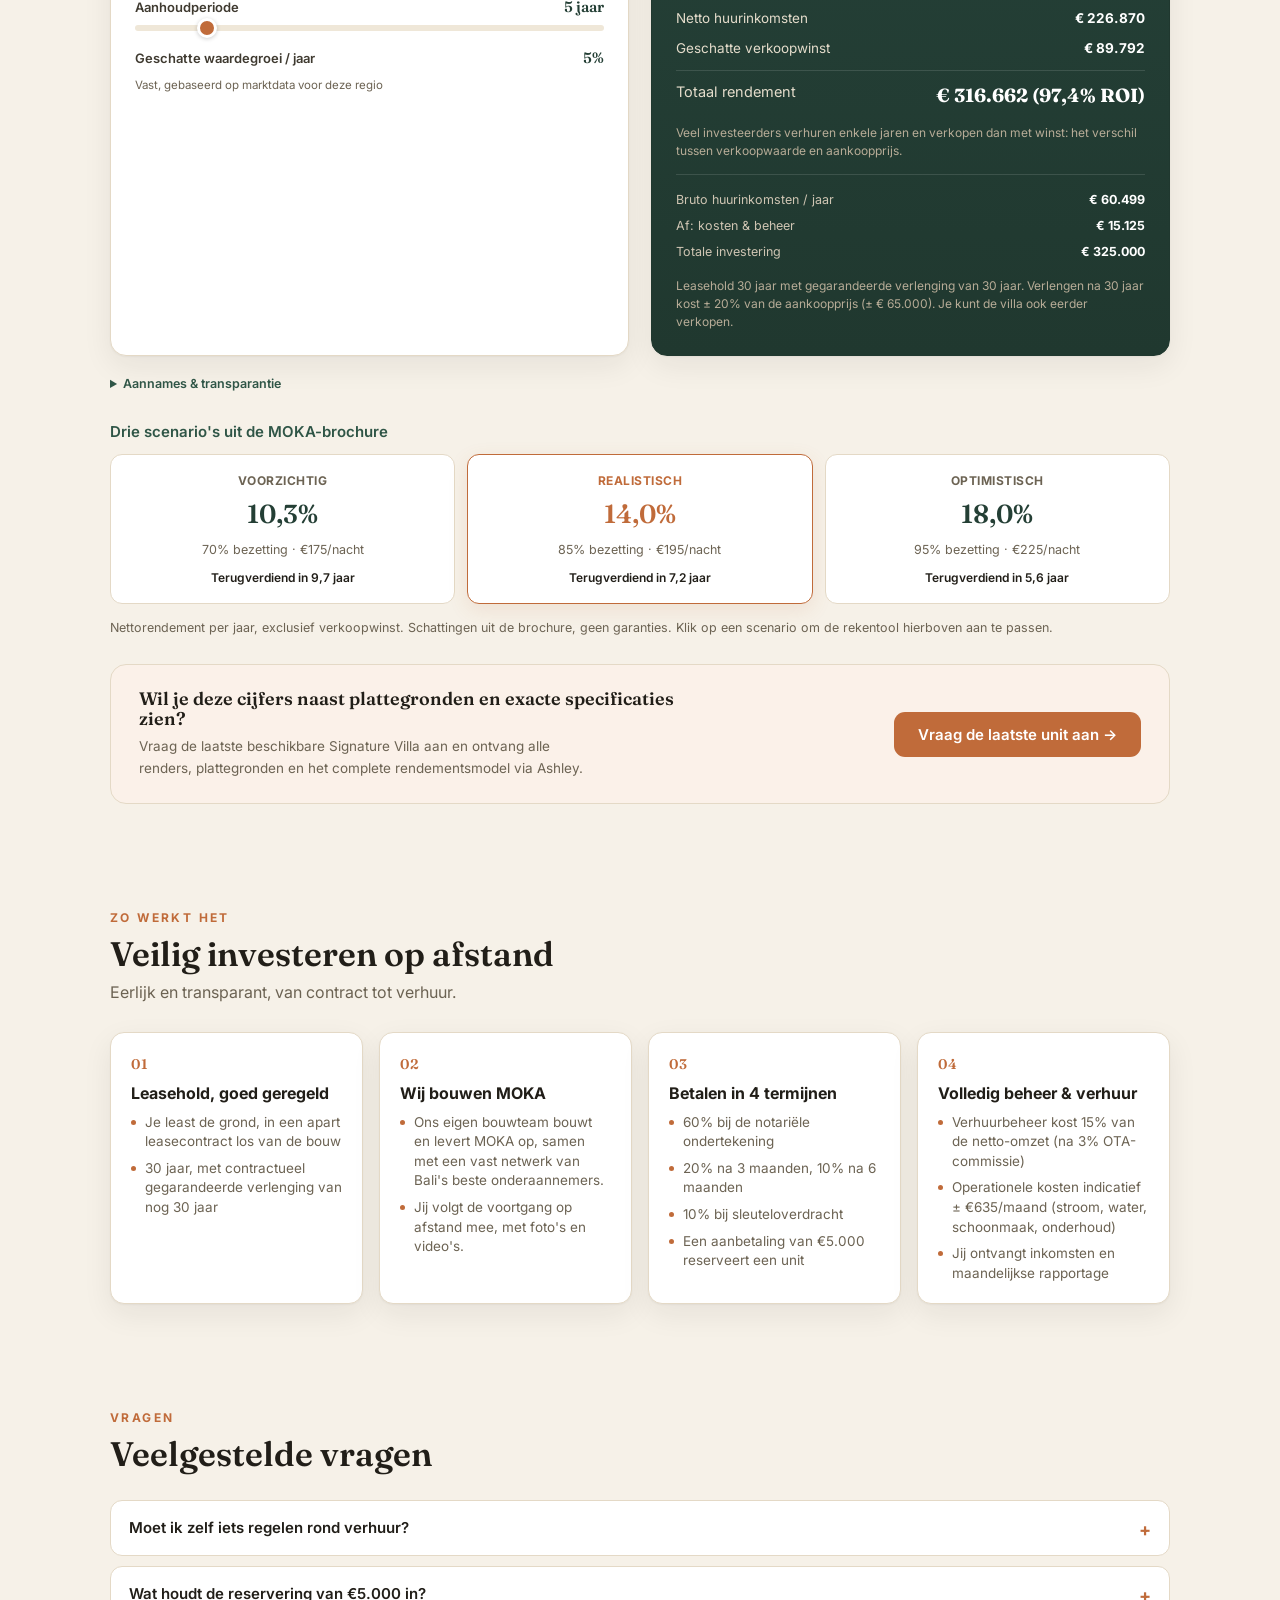
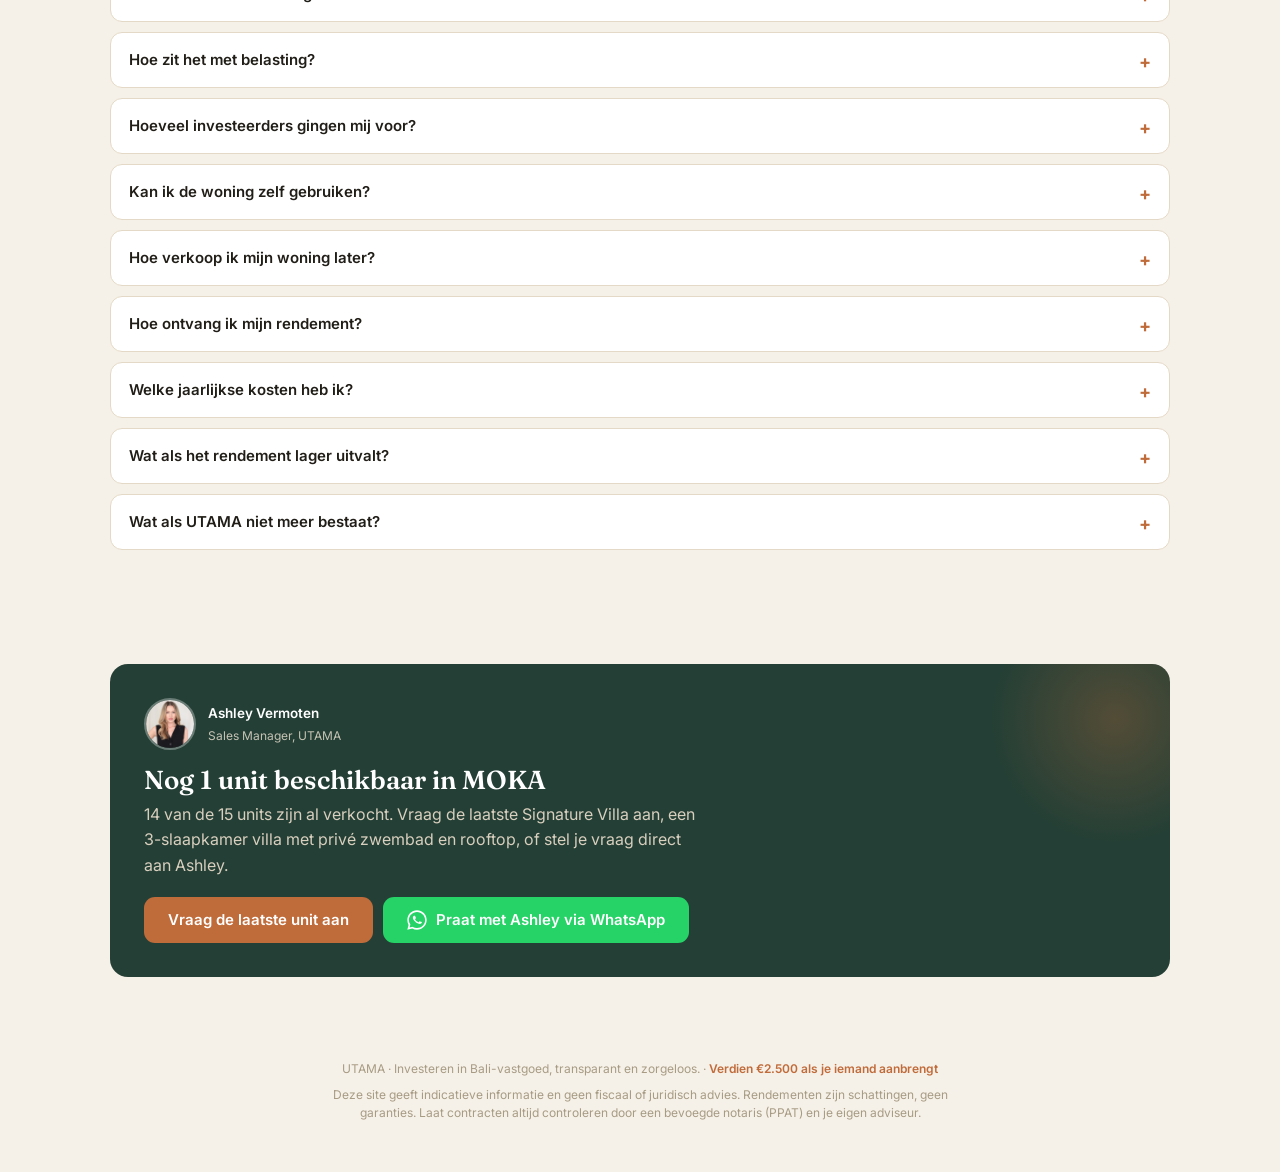
==== commit 3155de55: "Fix sentence-fragment copy and dense bullet cards across the portal The previous tone-of-voice pass " ====
--- a/moka/index.html
+++ b/moka/index.html
@@ -109,7 +109,7 @@
   <div class="wrap inner">
     <div class="eyebrow"><a href="/" style="color:var(--terra);text-decoration:none" data-t="back">Projecten</a> · Kedungu, Bali</div>
     <h1>MOKA</h1>
-    <p data-t="heroSub">Boutique community met eigen café, wellness club en rooftop pool lounge, 600 meter van het strand in Kedungu. Drie woningtypes in één project: jij bezit, wij ontwikkelen en beheren, volledig voor je geregeld.</p>
+    <p data-t="heroSub">In MOKA ontwikkelen we een boutique community met een eigen café, wellness club en rooftop pool lounge, op 600 meter van het strand in Kedungu. Je kiest uit drie woningtypes; wij verzorgen de inrichting en het volledige beheer.</p>
     <div class="btns">
       <button type="button" class="btn" onclick="openBrochure()" data-t="heroCta2">Vraag de laatste unit aan</button>
       <a href="#calc" class="btn ghost" data-t="heroCta1">Bereken je rendement</a>
@@ -256,10 +256,8 @@
         <li data-t="h1li2">30 jaar, met contractueel gegarandeerde verlenging van nog 30 jaar</li>
       </ul></div>
       <div class="hcard"><div class="n">02</div><h4 data-t="hBuildT">Wij begeleiden, jij kijkt mee</h4><ul>
-        <li data-t="hBuildLi1">Wij ontwikkelen MOKA en selecteren een ervaren, onafhankelijke aannemer voor de uitvoering</li>
-        <li data-t="hBuildLi2">Wij bewaken kwaliteit, planning en budget gedurende de hele bouw</li>
-        <li data-t="hBuildLi3">Los bouwcontract, gescheiden van je leasecontract voor de grond</li>
-        <li data-t="hBuildLi4">Jij volgt de voortgang op afstand mee met foto's en video's</li>
+        <li data-t="hBuildLi1">Ons eigen bouwteam bouwt en levert MOKA op, samen met een vast netwerk van Bali's beste onderaannemers.</li>
+        <li data-t="hBuildLi2">Jij volgt de voortgang op afstand mee, met foto's en video's.</li>
       </ul></div>
       <div class="hcard"><div class="n">03</div><h4 data-t="h2t">Vier termijnen, geen verrassingen</h4><ul>
         <li data-t="h2li1">60% bij de notariële ondertekening</li>
@@ -505,7 +503,7 @@
 
 const T={
  nl:{navProjects:"Projecten",navReturns:"Rendement",navHow:"Zo werkt het",navFaq:"FAQ",navContact:"Contact",back:"Projecten",
-  heroSub:"Boutique community met eigen café, wellness club en rooftop pool lounge, 600 meter van het strand in Kedungu. Drie woningtypes in één project, volledig gemeubileerd en beheerd.",
+  heroSub:"In MOKA ontwikkelen we een boutique community met een eigen café, wellness club en rooftop pool lounge, op 600 meter van het strand in Kedungu. Je kiest uit drie woningtypes; wij verzorgen de inrichting en het volledige beheer.",
   heroCta1:"Bereken je rendement",heroCta2:"Vraag de laatste unit aan",
   t1:"units al verkocht",t2:"laatste beschikbare unit",t3:"netto rendement (realistisch)",
   unitsEyebrow:"Woningtypes",unitsTitle:"15 units, drie manieren om in MOKA te investeren",unitsSub:"MOKA telt 7 Signature Villa's, 4 Boutique Villa's en 4 Boutique Appartementen. Kies een type voor de details en het rendement.",
@@ -533,7 +531,7 @@
   h1t:"Leasehold, goed geregeld",
   h1li1:"Je least de grond, in een apart leasecontract los van de bouw",h1li2:"30 jaar, met contractueel gegarandeerde verlenging van nog 30 jaar",
   hBuildT:"Wij bouwen MOKA",
-  hBuildLi1:"Ons eigen bouwteam bouwt en levert MOKA op, van fundering tot afwerking",hBuildLi2:"We werken met een vast netwerk van de beste onderaannemers op Bali",hBuildLi3:"Los bouwcontract, gescheiden van je leasecontract voor de grond",hBuildLi4:"Jij volgt de voortgang op afstand mee met foto's en video's",
+  hBuildLi1:"Ons eigen bouwteam bouwt en levert MOKA op, samen met een vast netwerk van Bali's beste onderaannemers.",hBuildLi2:"Jij volgt de voortgang op afstand mee, met foto's en video's.",
   h2t:"Betalen in 4 termijnen",
   h2li1:"60% bij de notariële ondertekening",h2li2:"20% na 3 maanden, 10% na 6 maanden",h2li3:"10% bij sleuteloverdracht",h2li4:"Een aanbetaling van €5.000 reserveert een unit",
   h3t:"Volledig beheer & verhuur",
@@ -558,7 +556,7 @@
   faqQ9:"Wat als het rendement lager uitvalt?",faqA9:"Rendement is nooit gegarandeerd. Maar je bezit een afgebouwde woning op een gewilde locatie, met een sterke leasestructuur van 30+30 jaar. Die blijft inkomsten genereren en kun je verkopen.",
   faqQ10:"Wat als UTAMA niet meer bestaat?",faqA10:"Je rechten staan los van UTAMA of Steven. Leaseovereenkomsten zijn juridische contracten en je eigendomsrechten zijn notarieel gedocumenteerd, ze blijven geldig ongeacht de staat van UTAMA."},
  en:{navProjects:"Projects",navReturns:"Returns",navHow:"How it works",navFaq:"FAQ",navContact:"Contact",back:"Projects",
-  heroSub:"Boutique community with its own café, wellness club and rooftop pool lounge, 600 metres from the beach in Kedungu. Three home types in one project, fully furnished and managed.",
+  heroSub:"At MOKA we're building a boutique community with its own café, wellness club and rooftop pool lounge, 600 metres from the beach in Kedungu. You choose from three home types; we handle the furnishing and full management.",
   heroCta1:"Calculate your return",heroCta2:"Ask about the last unit",
   t1:"units already sold",t2:"last available unit",t3:"net yield (realistic)",
   unitsEyebrow:"Home types",unitsTitle:"15 units, three ways to invest in MOKA",unitsSub:"MOKA has 7 Signature Villas, 4 Boutique Villas and 4 Boutique Apartments. Pick a type for the details and the return.",
@@ -586,7 +584,7 @@
   h1t:"Leasehold, properly structured",
   h1li1:"You lease the land, under a separate contract from the construction",h1li2:"30 years, with a contractually guaranteed 30-year extension",
   hBuildT:"We build MOKA",
-  hBuildLi1:"Our own in-house team builds and delivers MOKA, from foundation to finishing",hBuildLi2:"We work with a trusted network of Bali's best subcontractors",hBuildLi3:"A separate construction contract, apart from your land lease contract",hBuildLi4:"You follow progress remotely with photos and videos",
+  hBuildLi1:"Our own in-house team builds and delivers MOKA, together with a trusted network of Bali's best subcontractors.",hBuildLi2:"You follow progress remotely, with photos and videos.",
   h2t:"Pay in 4 instalments",
   h2li1:"60% at notary signing",h2li2:"20% after 3 months, 10% after 6 months",h2li3:"10% at key handover",h2li4:"A €5,000 deposit reserves a unit",
   h3t:"Full management & rental",
